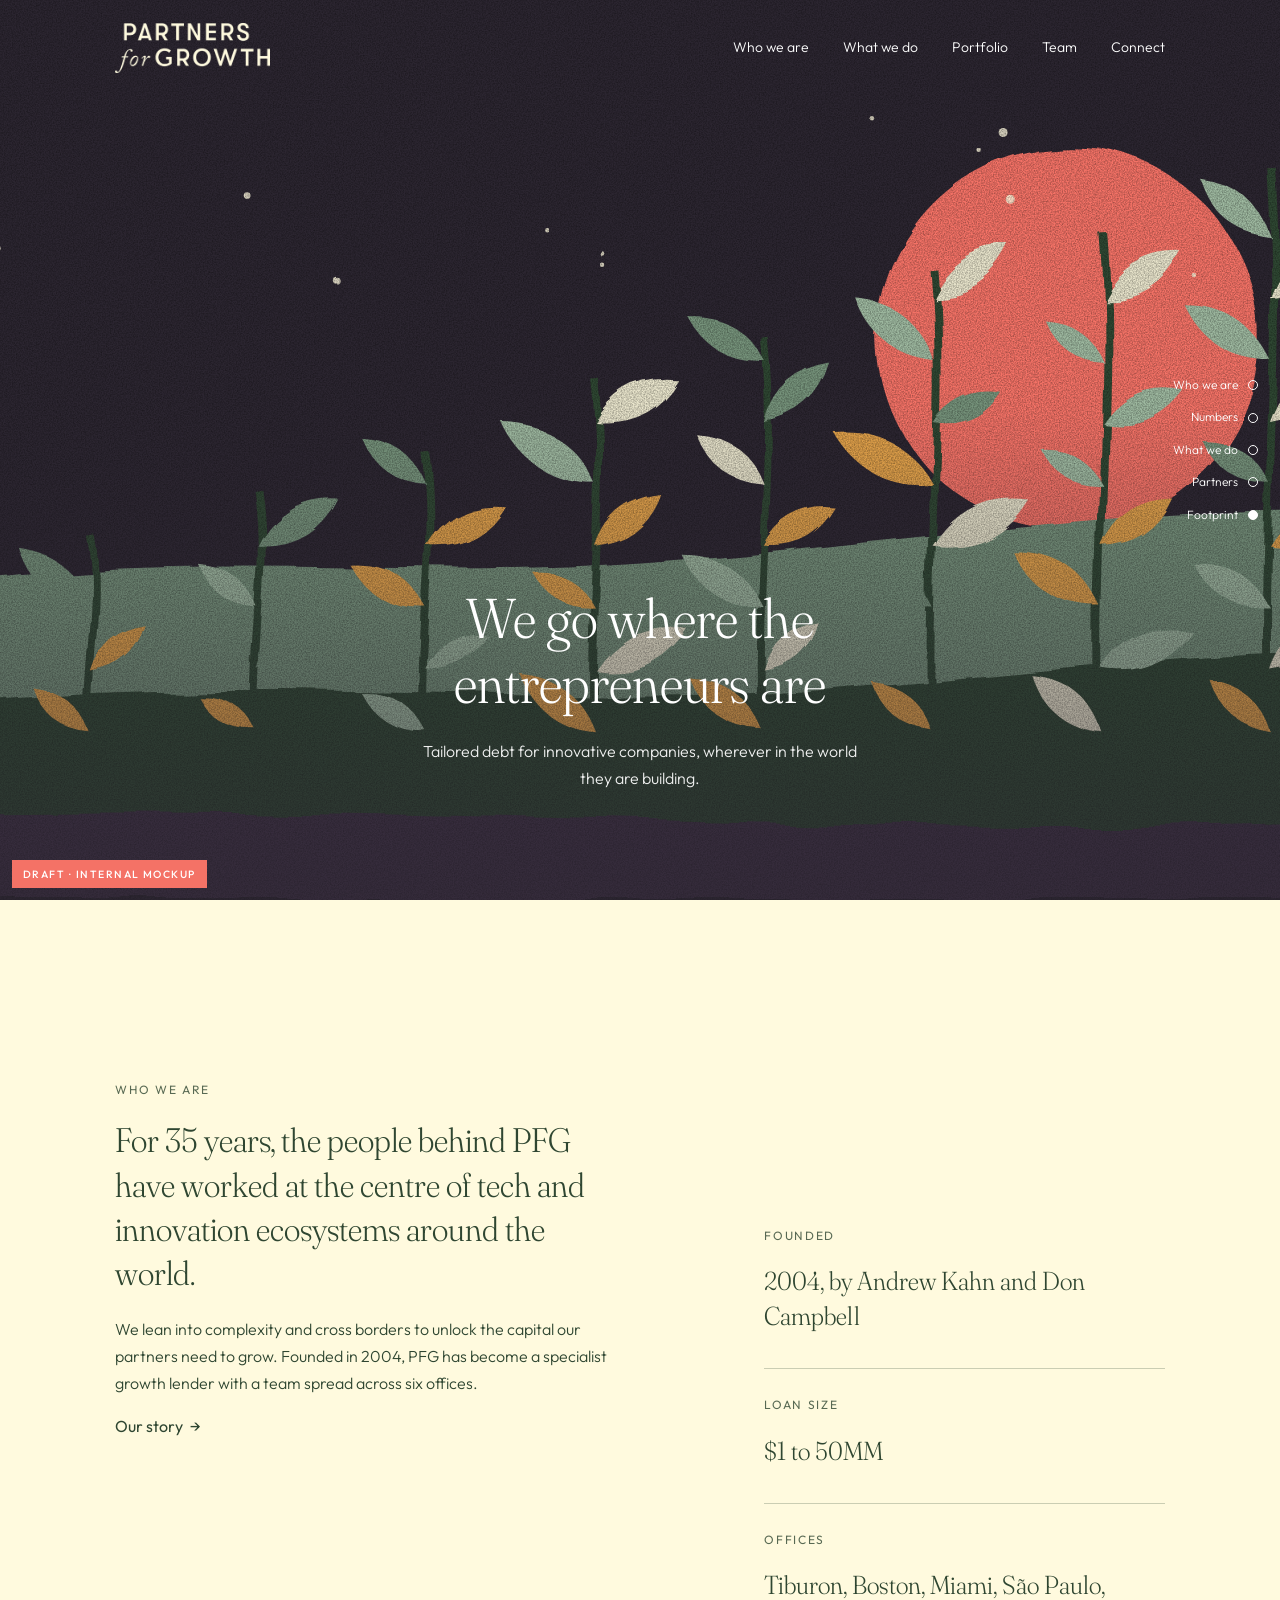
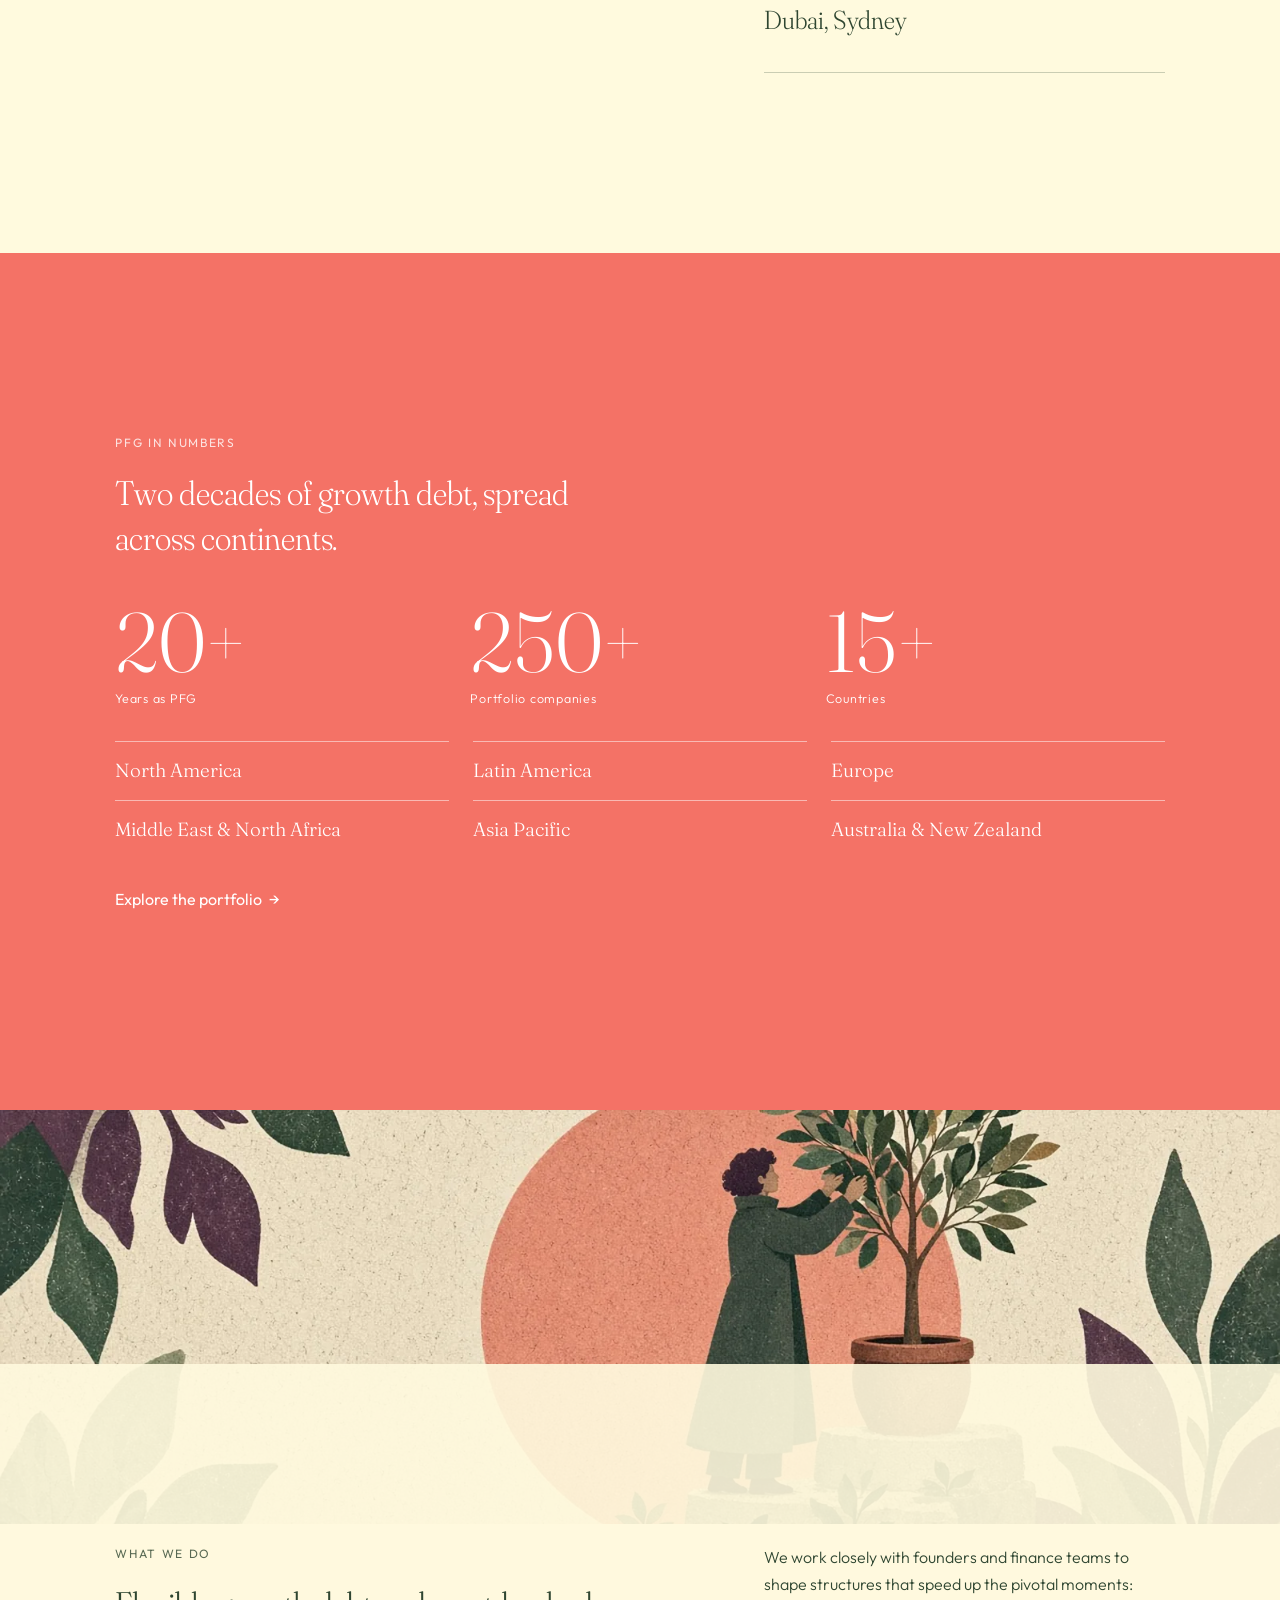
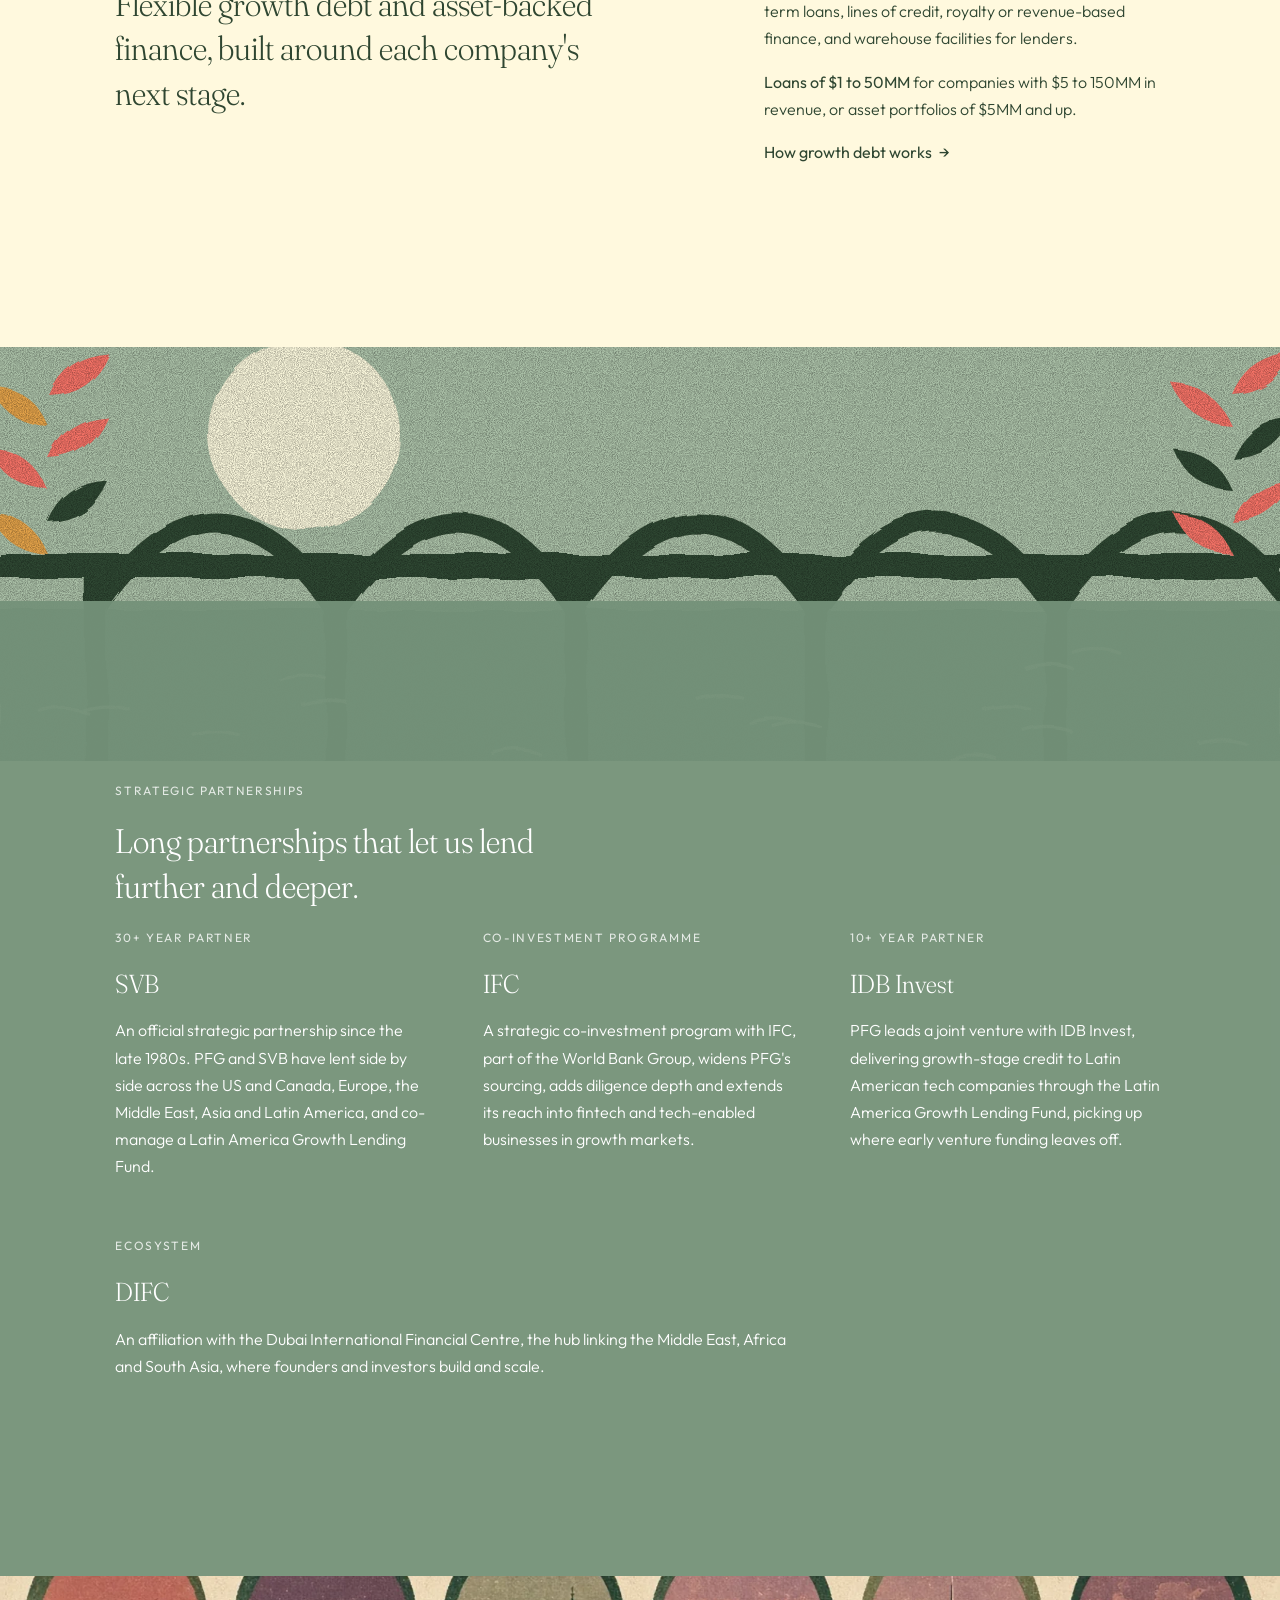
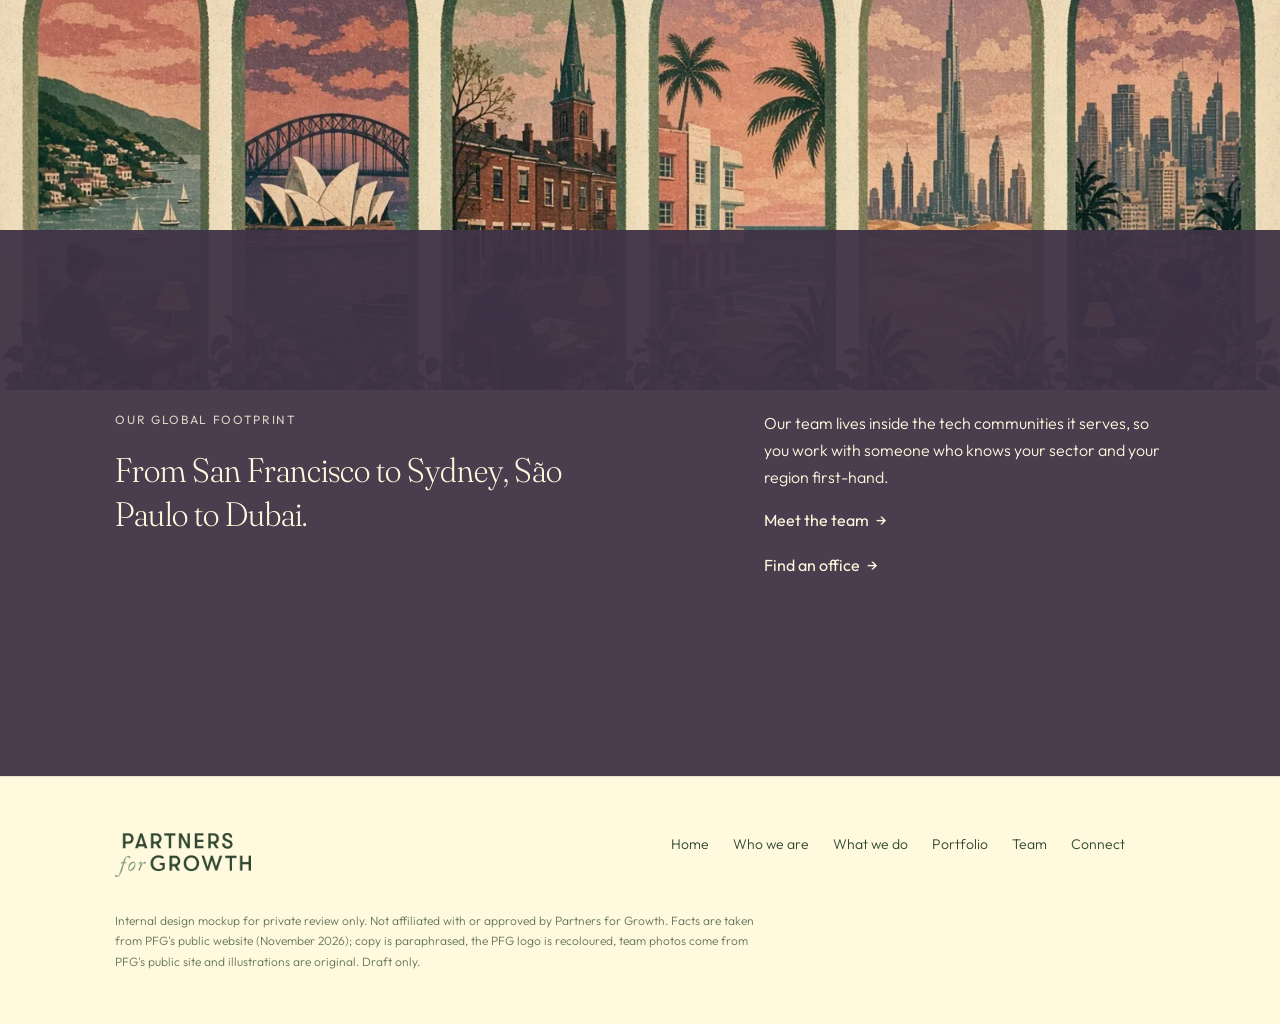
==== index.html @ 24c750c4 "Team: PFG headshots, styled to the mockup" ====
<!doctype html><html lang="en-AU"><head><meta charset="utf-8"><meta name="viewport" content="width=device-width,initial-scale=1">
<meta name="robots" content="noindex, nofollow"><title>Home · Partners for Growth (internal mockup)</title><meta name="description" content="Internal mockup of the Partners for Growth website">
<link rel="preconnect" href="https://fonts.googleapis.com"><link rel="preconnect" href="https://fonts.gstatic.com" crossorigin>
<link href="https://fonts.googleapis.com/css2?family=Fraunces:ital,opsz,wght,SOFT@0,9..144,300..400,50;1,9..144,300,50&family=Outfit:wght@300;400;500&display=swap" rel="stylesheet">
<link rel="stylesheet" href="css/site.css"></head><body class="home">
<header class="hdr"><a class="brand" href="index.html" aria-label="Partners for Growth home"><img src="assets/brand/pfg-logo-cream.png" alt="Partners for Growth" width="720" height="233"></a><nav class="nav" aria-label="Main"><a href="who-we-are.html">Who we are</a><a href="growth-debt.html">What we do</a><a href="portfolio.html">Portfolio</a><a href="team.html">Team</a><a href="connect.html">Connect</a></nav>
<button class="burger" aria-label="Menu" aria-expanded="false"><i></i><i></i></button></header>
<div class="overlay" role="dialog" aria-label="Menu"><img class="ologo" src="assets/brand/pfg-logo-cream.png" alt="Partners for Growth" width="720" height="233"><a href="index.html">Home</a><a href="who-we-are.html">Who we are</a><a href="growth-debt.html">What we do</a><a href="portfolio.html">Portfolio</a><a href="team.html">Team</a><a href="connect.html">Connect</a></div><nav class="rail" aria-label="Sections"><a href="#who"><span>Who we are</span><i></i></a><a href="#numbers"><span>Numbers</span><i></i></a><a href="#what"><span>What we do</span><i></i></a><a href="#partners"><span>Partners</span><i></i></a><a href="#footprint"><span>Footprint</span><i></i></a></nav>
<main><section class="hero"><img class="scene" src="assets/scenes/hero.svg" alt="Illustration: a row of sprouts growing taller towards a rising sun"><div class="shade"></div>
<div class="wrap fx"><h1 class="big">We go where the entrepreneurs are</h1><p>Tailored debt for innovative companies, wherever in the world they are building.</p></div></section>
<section class="sec paper" id="who"><div class="wrap grid">
<div class="c6 fx"><span class="label">Who we are</span><h2 class="sect">For 35 years, the people behind PFG have worked at the centre of tech and innovation ecosystems around the world.</h2>
<p>We lean into complexity and cross borders to unlock the capital our partners need to grow. Founded in 2004, PFG has become a specialist growth lender with a team spread across six offices.</p><a class="arrow" href="who-we-are.html">Our story</a></div>
<div class="c5 push drop fx"><div class="rows"><div><span class="label">Founded</span><h3 class="med">2004, by Andrew Kahn and Don Campbell</h3></div><div><span class="label">Loan size</span><h3 class="med">$1 to 50MM</h3></div><div><span class="label">Offices</span><h3 class="med">Tiburon, Boston, Miami, São Paulo, Dubai, Sydney</h3></div></div></div></div></section>
<section class="sec coral" id="numbers" data-dark="1"><div class="wrap"><div class="fx"><span class="label">PFG in numbers</span><h2 class="sect" style="max-width:24ch">Two decades of growth debt, spread across continents.</h2></div>
<div class="stats fx"><div class="stat"><b>20+</b><span>Years as PFG</span></div><div class="stat"><b>250+</b><span>Portfolio companies</span></div><div class="stat"><b>15+</b><span>Countries</span></div></div>
<ul class="regions fx"><li>North America</li><li>Latin America</li><li>Europe</li><li>Middle East &amp; North Africa</li><li>Asia Pacific</li><li>Australia &amp; New Zealand</li></ul>
<p style="margin-top:40px" class="fx"><a class="arrow" href="portfolio.html">Explore the portfolio</a></p></div></section>
<section class="pad" id=what ><div class="art"><img src="assets/img/growth.webp" alt="Illustration: a founder tending a young tree at the top of rising steps" loading="lazy"></div><div class="panel pv-paper sec"><div class="wrap grid"><div class="c6 fx"><span class="label">What we do</span><h2 class="sect">Flexible growth debt and asset-backed finance, built around each company's next stage.</h2></div>
<div class="c5 push fx"><p>We work closely with founders and finance teams to shape structures that speed up the pivotal moments: term loans, lines of credit, royalty or revenue-based finance, and warehouse facilities for lenders.</p>
<p><strong style="font-weight:400">Loans of $1 to 50MM</strong> for companies with $5 to 150MM in revenue, or asset portfolios of $5MM and up.</p><a class="arrow" href="growth-debt.html">How growth debt works</a></div></div></div></section>
<section class="pad" id=partners data-dark=1><div class="art"><img src="assets/scenes/bridge.svg" alt="Illustration: an arched bridge across water" loading="lazy"></div><div class="panel pv-sage sec"><div class="wrap"><div class="fx"><span class="label">Strategic partnerships</span><h2 class="sect" style="max-width:26ch">Long partnerships that let us lend further and deeper.</h2></div><div class="three">
<div class="fx"><span class="label">30+ year partner</span><h3 class="med">SVB</h3><p>An official strategic partnership since the late 1980s. PFG and SVB have lent side by side across the US and Canada, Europe, the Middle East, Asia and Latin America, and co-manage a Latin America Growth Lending Fund.</p></div>
<div class="fx"><span class="label">Co-investment programme</span><h3 class="med">IFC</h3><p>A strategic co-investment program with IFC, part of the World Bank Group, widens PFG's sourcing, adds diligence depth and extends its reach into fintech and tech-enabled businesses in growth markets.</p></div>
<div class="fx"><span class="label">10+ year partner</span><h3 class="med">IDB Invest</h3><p>PFG leads a joint venture with IDB Invest, delivering growth-stage credit to Latin American tech companies through the Latin America Growth Lending Fund, picking up where early venture funding leaves off.</p></div>
</div><div class="fx" style="margin-top:40px"><span class="label">Ecosystem</span><h3 class="med">DIFC</h3><p style="max-width:62ch">An affiliation with the Dubai International Financial Centre, the hub linking the Middle East, Africa and South Asia, where founders and investors build and scale.</p></div></div></div></section>
<section class="pad" id=footprint data-dark=1><div class="art"><img src="assets/img/offices.webp" alt="Illustration: a row of arched windows opening onto cities around the world" loading="lazy"></div><div class="panel pv-plum sec"><div class="wrap grid"><div class="c6 fx"><span class="label">Our global footprint</span><h2 class="sect">From San Francisco to Sydney, São Paulo to Dubai.</h2></div>
<div class="c5 push fx"><p>Our team lives inside the tech communities it serves, so you work with someone who knows your sector and your region first-hand.</p><p><a class="arrow" href="team.html">Meet the team</a></p><p><a class="arrow" href="connect.html">Find an office</a></p></div></div></div></section></main>
<footer class="ftr"><div class="wrap"><div class="grid"><div class="c6"><a class="brand" href="index.html" aria-label="Partners for Growth home"><img src="assets/brand/pfg-logo-green.png" alt="Partners for Growth" width="720" height="233"></a></div>
<div class="c6"><nav aria-label="Footer"><a href="index.html">Home</a><a href="who-we-are.html">Who we are</a><a href="growth-debt.html">What we do</a><a href="portfolio.html">Portfolio</a><a href="team.html">Team</a><a href="connect.html">Connect</a></nav></div></div>
<p class="legal">Internal design mockup for private review only. Not affiliated with or approved by Partners for Growth. Facts are taken from PFG's public website (November 2026); copy is paraphrased, the PFG logo is recoloured, team photos come from PFG's public site and illustrations are original. Draft only.</p></div></footer>
<div class="draft">Draft · internal mockup</div>
<script src="js/portfolio-data.js"></script><script src="js/site.js"></script></body></html>
---- css/site.css ----
/* PFG internal mockup: original stylesheet written for this build */
:root{--ink:#2F4631;--paper:#FFFADE;--coral:#F47266;--sage:#74927A;--plum:#403347;--sand:#E8E4CB;--ochre:#E3A24A;
--paper-90:rgba(255,250,222,.9);--sage-95:rgba(116,146,122,.95);--plum-95:rgba(64,51,71,.95);--ink-95:rgba(47,70,49,.95);
--serif:"Fraunces",Georgia,serif;--sans:"Outfit",Arial,sans-serif;--gut:20px;--sec:96px;--hdr:76px}
@media(min-width:768px){:root{--gut:40px;--sec:140px;--hdr:96px}}
@media(min-width:1260px){:root{--gut:min(9vw,175px);--sec:180px}}
*,*::before,*::after{box-sizing:border-box}
html{scroll-behavior:smooth;-webkit-text-size-adjust:100%}
body{margin:0;background:var(--paper);color:var(--ink);font:300 16px/1.7 var(--sans);overflow-x:hidden}
img,svg{display:block;max-width:100%}
a{color:inherit;text-decoration:none;transition:color .3s,opacity .3s,border-color .3s,background-color .3s}
p{margin:0 0 1em}
h1,h2,h3,h4{font-family:var(--serif);font-weight:300;font-variation-settings:"SOFT" 50,"opsz" 96;margin:0 0 .6em;line-height:1.25}
.wrap{width:calc(100% - var(--gut)*2);max-width:1360px;margin:0 auto}
.grid{display:grid;grid-template-columns:repeat(12,1fr);column-gap:6%;row-gap:40px}
.grid>*{grid-column:span 12}
@media(min-width:768px){.c6{grid-column:span 6!important}.c5{grid-column:span 5!important}.c7{grid-column:span 7!important}.c4{grid-column:span 4!important}.c8{grid-column:span 8!important}.push{grid-column:8/span 5!important}.drop{margin-top:120px}}
.big{font-size:32px;line-height:1.15}.sect{font-size:24px;line-height:1.3}.med{font-size:20px;line-height:1.35}
@media(min-width:768px){.big{font-size:56px}.sect{font-size:34px}.med{font-size:26px}}
.lead{font-family:var(--serif);font-weight:300;font-size:21px;line-height:1.45}
@media(min-width:768px){.lead{font-size:26px}}
.small{font-size:12.5px;letter-spacing:.02em;line-height:1.5}
.label{font-size:12px;letter-spacing:.14em;text-transform:uppercase;font-weight:400;opacity:.8;margin-bottom:18px;display:block}
.sec{padding:var(--sec) 0}
.paper{background:var(--paper)}.coral{background:var(--coral);color:#fff}.sage{background:var(--sage);color:#fff}.plum{background:var(--plum);color:var(--paper)}.inkbg{background:var(--ink);color:var(--paper)}
.sand{background:var(--sand)}
/* header */
.hdr{position:absolute;top:0;left:0;right:0;z-index:50;height:var(--hdr);display:flex;align-items:center;justify-content:space-between;padding:0 var(--gut);color:#fff}
body.inner .hdr{background:var(--ink);position:relative}
.brand{display:flex;align-items:baseline;gap:10px;font-family:var(--serif);font-size:24px;z-index:60;position:relative}
.brand b{font-weight:400;letter-spacing:.04em}.brand span{font-family:var(--sans);font-size:12px;letter-spacing:.12em;text-transform:uppercase;opacity:.85}
@media(max-width:420px){.brand span{display:none}}
.nav{display:none}
@media(min-width:1024px){.nav{display:flex;gap:34px;font-size:14px}.nav a{position:relative;padding:6px 0}.nav a::after{content:"";position:absolute;left:50%;bottom:-6px;width:6px;height:6px;border-radius:50%;background:currentColor;transform:translateX(-50%);opacity:0;transition:opacity .3s}.nav a:hover::after,.nav a[aria-current]::after{opacity:1}}
.burger{width:34px;height:20px;position:relative;background:none;border:0;cursor:pointer;z-index:60;padding:0}
.burger i{position:absolute;left:0;right:0;height:2px;background:#fff;transition:.3s}.burger i:first-child{top:4px}.burger i:last-child{bottom:4px}
.open .burger i:first-child{top:9px;transform:rotate(45deg)}.open .burger i:last-child{bottom:9px;transform:rotate(-45deg)}
@media(min-width:1024px){.burger{display:none}}
.overlay{position:fixed;inset:0;background:var(--ink-95);color:var(--paper);z-index:55;display:flex;flex-direction:column;align-items:center;justify-content:center;gap:22px;opacity:0;visibility:hidden;transition:opacity .6s,visibility .6s}
.overlay a{font-family:var(--serif);font-size:30px}
.open .overlay{opacity:1;visibility:visible}
/* hero */
.hero{position:relative;height:100svh;min-height:560px;max-height:980px;overflow:hidden;color:#fff;display:flex;align-items:flex-end}
.hero img.scene{position:absolute;inset:0;width:100%;height:100%;object-fit:cover;animation:drift 28s ease-in-out infinite alternate}
.hero .shade{position:absolute;inset:0;background:linear-gradient(to top,rgba(43,37,48,.55),rgba(43,37,48,0) 55%)}
.hero .wrap{position:relative;padding-bottom:12vh;text-align:center}
.hero h1{max-width:16ch;margin:0 auto .4em}
.hero p{max-width:40ch;margin:0 auto;font-size:16px;opacity:.92}
@keyframes drift{from{transform:scale(1.06) translateX(-1%)}to{transform:scale(1.06) translateX(1%)}}
.phero{background:var(--ink);color:var(--paper);padding:72px 0 80px}
@media(min-width:768px){.phero{padding:120px 0 130px}}
.phero .big{max-width:20ch}
/* image-pad */
.pad{position:relative}
.pad .art{height:46vh;min-height:280px;max-height:520px;overflow:hidden}
.pad .art img{width:100%;height:100%;object-fit:cover}
.pad .panel{position:relative;margin-top:-90px;z-index:2}
@media(min-width:768px){.pad .panel{margin-top:-160px}}
.pv-paper{background:var(--paper-90)}.pv-sage{background:var(--sage-95);color:#fff}.pv-plum{background:var(--plum-95);color:var(--paper)}.pv-ink{background:var(--ink-95);color:var(--paper)}
/* links/buttons */
.arrow{display:inline-flex;align-items:center;gap:.45em;border-bottom:1px solid transparent;font-weight:400}
.arrow::after{content:"→";transition:transform .3s}.arrow:hover::after{transform:translateX(5px)}.arrow:hover{border-color:currentColor}
.btn{display:inline-block;border:1px solid currentColor;padding:13px 24px;font:400 14px var(--sans);letter-spacing:.04em;background:none;color:inherit;cursor:pointer}
.btn:hover{background:var(--ink);color:var(--paper);border-color:var(--ink)}
.coral .btn:hover,.sage .btn:hover,.plum .btn:hover,.inkbg .btn:hover{background:var(--paper);color:var(--ink)}
/* stats */
.stats{display:grid;grid-template-columns:repeat(3,1fr);gap:16px;margin:40px 0 0}
.stat b{display:block;font-family:var(--serif);font-weight:300;font-size:44px;line-height:1}
@media(min-width:768px){.stat b{font-size:84px}}
.stat span{font-size:12.5px;letter-spacing:.06em}
/* regions & chips */
.regions{list-style:none;padding:0;margin:30px 0 0;display:grid;grid-template-columns:1fr 1fr;gap:14px 24px}
@media(min-width:768px){.regions{grid-template-columns:repeat(3,1fr)}}
.regions li{border-top:1px solid rgba(255,255,255,.5);padding-top:12px;font-family:var(--serif);font-size:19px}
/* lists */
.rows>div{border-bottom:1px solid currentColor;border-color:rgba(47,70,49,.25);padding:26px 0}
.sage .rows>div,.plum .rows>div,.pv-sage .rows>div,.pv-plum .rows>div,.pv-ink .rows>div,.coral .rows>div{border-color:rgba(255,255,255,.4)}
.rows h3{margin-bottom:.3em}
.two{display:grid;gap:0 6%}@media(min-width:768px){.two{grid-template-columns:1fr 1fr}}
.three{display:grid;gap:34px 5%}@media(min-width:768px){.three{grid-template-columns:repeat(3,1fr)}}
.quote{font-family:var(--serif);font-style:italic;font-weight:300;font-size:19px;line-height:1.5}
/* compare table as stacked rows */
.cmp{margin-top:30px}
.cmp .row{display:grid;grid-template-columns:1fr;gap:6px 6%;padding:22px 0;border-top:1px solid rgba(255,255,255,.4)}
@media(min-width:768px){.cmp .row{grid-template-columns:1.1fr 2fr 2fr}}
.cmp .k{font-size:12px;letter-spacing:.14em;text-transform:uppercase;opacity:.85;font-weight:400}
.cmp .v small{display:block;font-size:11px;letter-spacing:.12em;text-transform:uppercase;opacity:.7}
.cmp .v.g{font-family:var(--serif);font-size:19px;line-height:1.4}
.cmp .head{display:none}@media(min-width:768px){.cmp .head{display:grid}.cmp .v small{display:none}}
/* cases */
.case{border-top:1px solid rgba(47,70,49,.25);padding:28px 0}
.case .meta{font-size:12px;letter-spacing:.1em;text-transform:uppercase;opacity:.75}
/* portfolio directory */
.filters{display:flex;flex-wrap:wrap;gap:8px;margin:26px 0}
.filters button{font:400 13px var(--sans);border:1px solid rgba(47,70,49,.35);background:none;color:var(--ink);padding:8px 14px;cursor:pointer;border-radius:999px}
.filters button[aria-pressed=true]{background:var(--ink);color:var(--paper);border-color:var(--ink)}
.dir{list-style:none;padding:0;margin:0;display:grid;grid-template-columns:1fr;gap:0 4%}
@media(min-width:600px){.dir{grid-template-columns:1fr 1fr}}@media(min-width:1024px){.dir{grid-template-columns:repeat(3,1fr)}}
.dir li{border-bottom:1px solid rgba(47,70,49,.2);padding:14px 0;display:flex;justify-content:space-between;gap:12px;align-items:baseline}
.dir li b{font-family:var(--serif);font-weight:300;font-size:18px}
.dir li span{font-size:11.5px;opacity:.7;text-align:right}
.count{font-size:13px;opacity:.75}
/* team */
.team{display:grid;grid-template-columns:1fr;gap:34px 6%}
@media(min-width:600px){.team{grid-template-columns:1fr 1fr}}@media(min-width:1180px){.team{grid-template-columns:1fr 1fr 1fr}}
.person{display:flex;gap:20px;align-items:center}
.portrait{flex:0 0 104px;width:104px;height:104px;border-radius:50%;position:relative;overflow:hidden;display:grid;place-items:center;font-family:var(--serif);font-size:34px;color:var(--ink)}
.portrait::after{content:"";position:absolute;inset:0;background:url(../assets/grain.svg);opacity:.5;mix-blend-mode:multiply}
.portrait .ph{position:absolute;bottom:13px;left:0;right:0;text-align:center;font:400 8px var(--sans);letter-spacing:.16em;text-transform:uppercase;opacity:.75}
.t0{background:var(--sand)}.t1{background:#9DB89F}.t2{background:#F79A8F}.t3{background:#C9B8D1}
.person h3{font-size:21px;margin:0 0 .15em}
.person p{margin:0;font-size:13.5px;line-height:1.45;opacity:.9}
.person .na{font-style:italic;opacity:.65}
/* offices */
.offices{display:grid;grid-template-columns:1fr;gap:0 6%}@media(min-width:768px){.offices{grid-template-columns:1fr 1fr 1fr}}
.offices div{border-top:1px solid rgba(255,255,255,.4);padding:20px 0 26px}
.offices h3{font-size:22px;margin-bottom:.3em}.offices p{font-size:14px;line-height:1.6;margin:0}
/* form */
form.mock label{display:block;font-size:12px;letter-spacing:.12em;text-transform:uppercase;margin:0 0 6px;font-weight:400}
form.mock input,form.mock select,form.mock textarea{width:100%;font:300 16px var(--sans);color:var(--ink);background:transparent;border:0;border-bottom:1px solid rgba(47,70,49,.45);padding:10px 0 12px;margin-bottom:26px;border-radius:0}
form.mock textarea{min-height:110px;resize:vertical}
form.mock .note{font-size:12.5px;opacity:.7;margin-top:12px}
/* footer */
.ftr{background:var(--paper);padding:56px 0 40px;border-top:1px solid var(--sand)}
.ftr .brand{color:var(--ink);font-size:21px}
.ftr nav{display:flex;flex-wrap:wrap;gap:10px 24px;font-size:14px}
.ftr nav a:hover{text-decoration:underline}
.ftr .legal{margin-top:34px;font-size:12px;opacity:.75;max-width:80ch}
/* draft badge */
.draft{position:fixed;left:12px;bottom:12px;z-index:90;background:var(--coral);color:#fff;font:500 10.5px var(--sans);letter-spacing:.14em;text-transform:uppercase;padding:7px 11px;pointer-events:none}
/* dot rail */
.rail{position:fixed;right:22px;top:50%;transform:translateY(-50%);z-index:40;display:none;flex-direction:column;gap:12px}
@media(min-width:1260px){.rail{display:flex}}
.rail a{display:flex;align-items:center;justify-content:flex-end;gap:10px;font-size:12px;color:var(--sage)}
.rail a i{width:10px;height:10px;border:1px solid currentColor;border-radius:50%;transition:.3s}
.rail a.on i{background:currentColor}.rail a span{opacity:0;transition:opacity .3s}.rail a:hover span,.rail a.on span{opacity:1}
.rail.light a{color:#fff}
/* reveal */
.fx{opacity:0;transform:translateY(30px);transition:opacity 1s,transform 1s}.fx.in{opacity:1;transform:none}
@media(prefers-reduced-motion:reduce){.fx{opacity:1;transform:none;transition:none}.hero img.scene{animation:none}html{scroll-behavior:auto}}
.vh{position:absolute!important;width:1px;height:1px;overflow:hidden;clip:rect(0 0 0 0)}
.sec.tight{padding-top:64px}@media(min-width:768px){.sec.tight{padding-top:96px}}
@media(max-width:600px){.draft{font-size:9px;padding:5px 8px;left:8px;bottom:8px}}
.brand img{height:40px;width:auto}@media(min-width:768px){.brand img{height:50px}}
.ftr .brand img{height:44px}
.overlay .ologo{height:56px;width:auto;margin-bottom:28px}
.pad .art img[src$=".webp"]{object-position:center 45%}
.portrait.photo{background:var(--sand)}.portrait.photo img{width:100%;height:100%;object-fit:cover;filter:saturate(.92) contrast(1.02)}
.portrait.photo::after{opacity:.18}
.portrait.photo{background:var(--sand)}.portrait.photo img{width:100%;height:100%;object-fit:cover;filter:saturate(.92) contrast(1.02)}
.portrait.photo::after{opacity:.18}
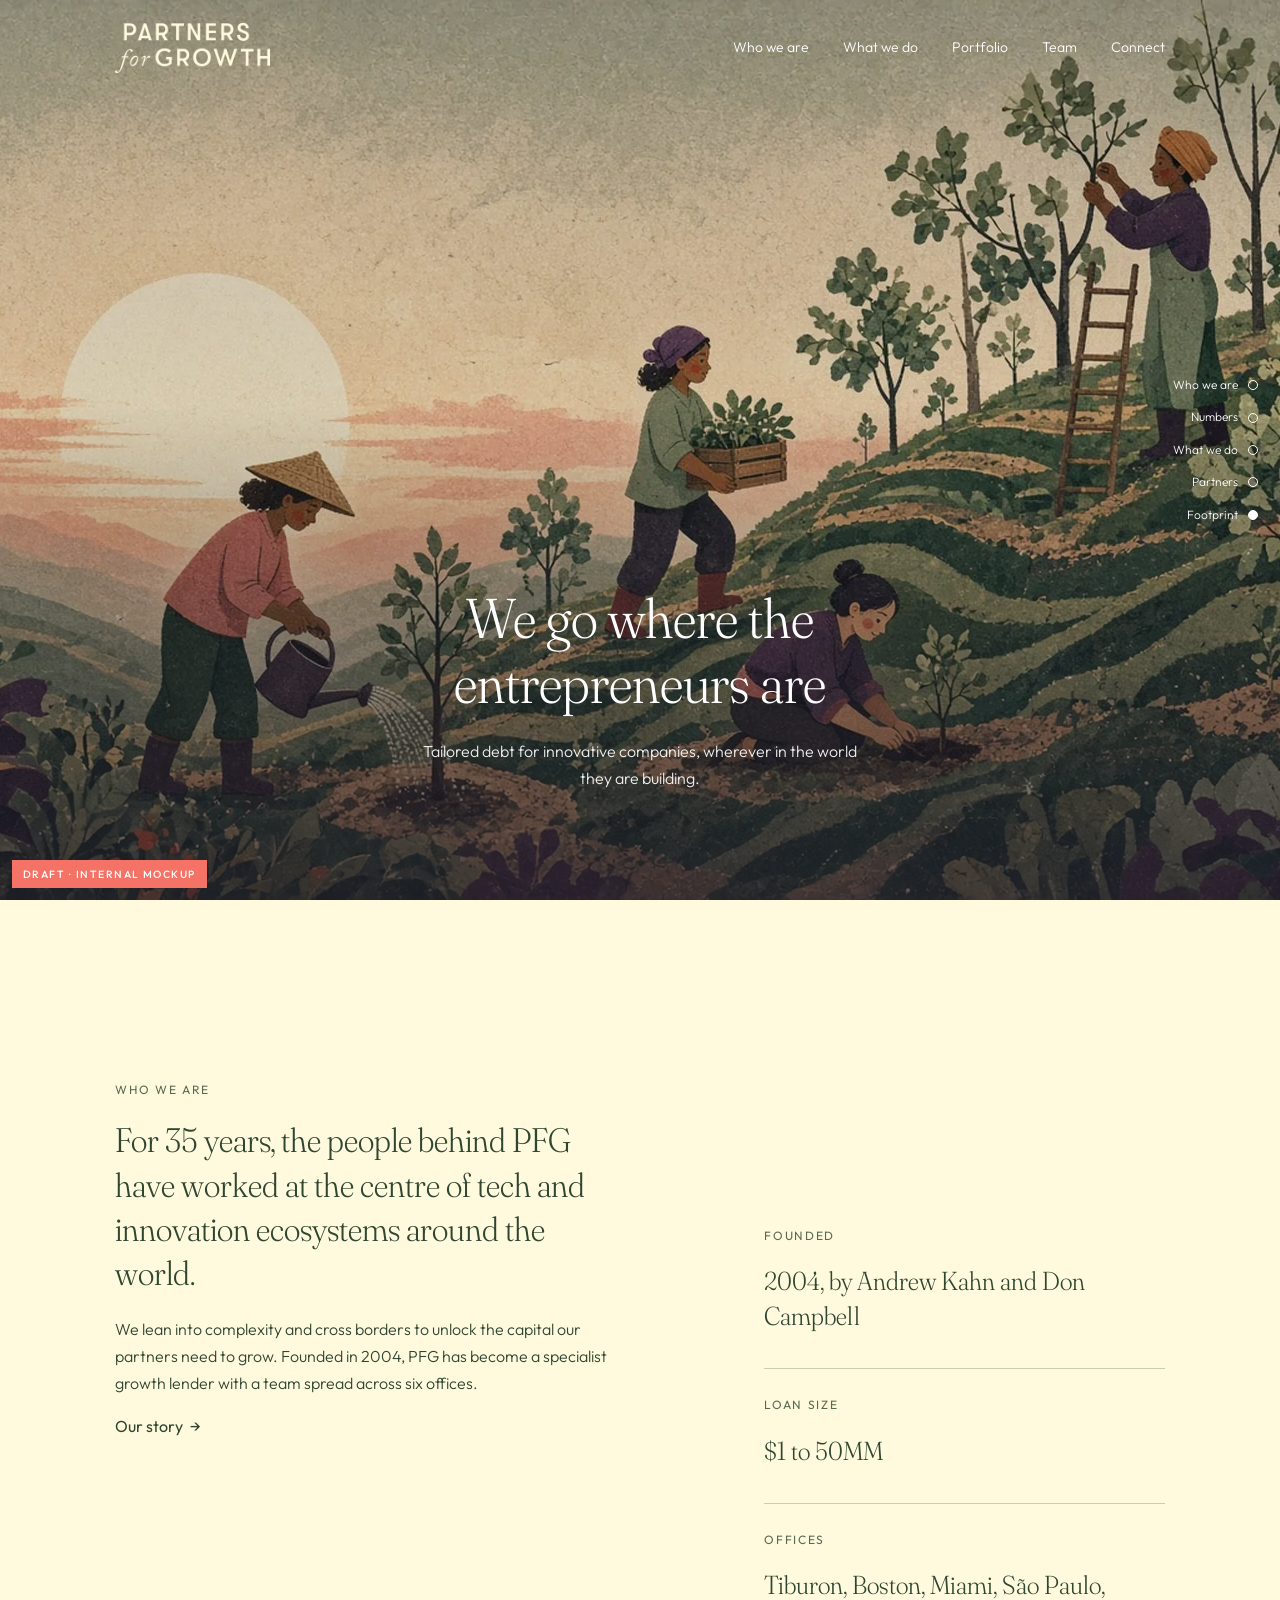
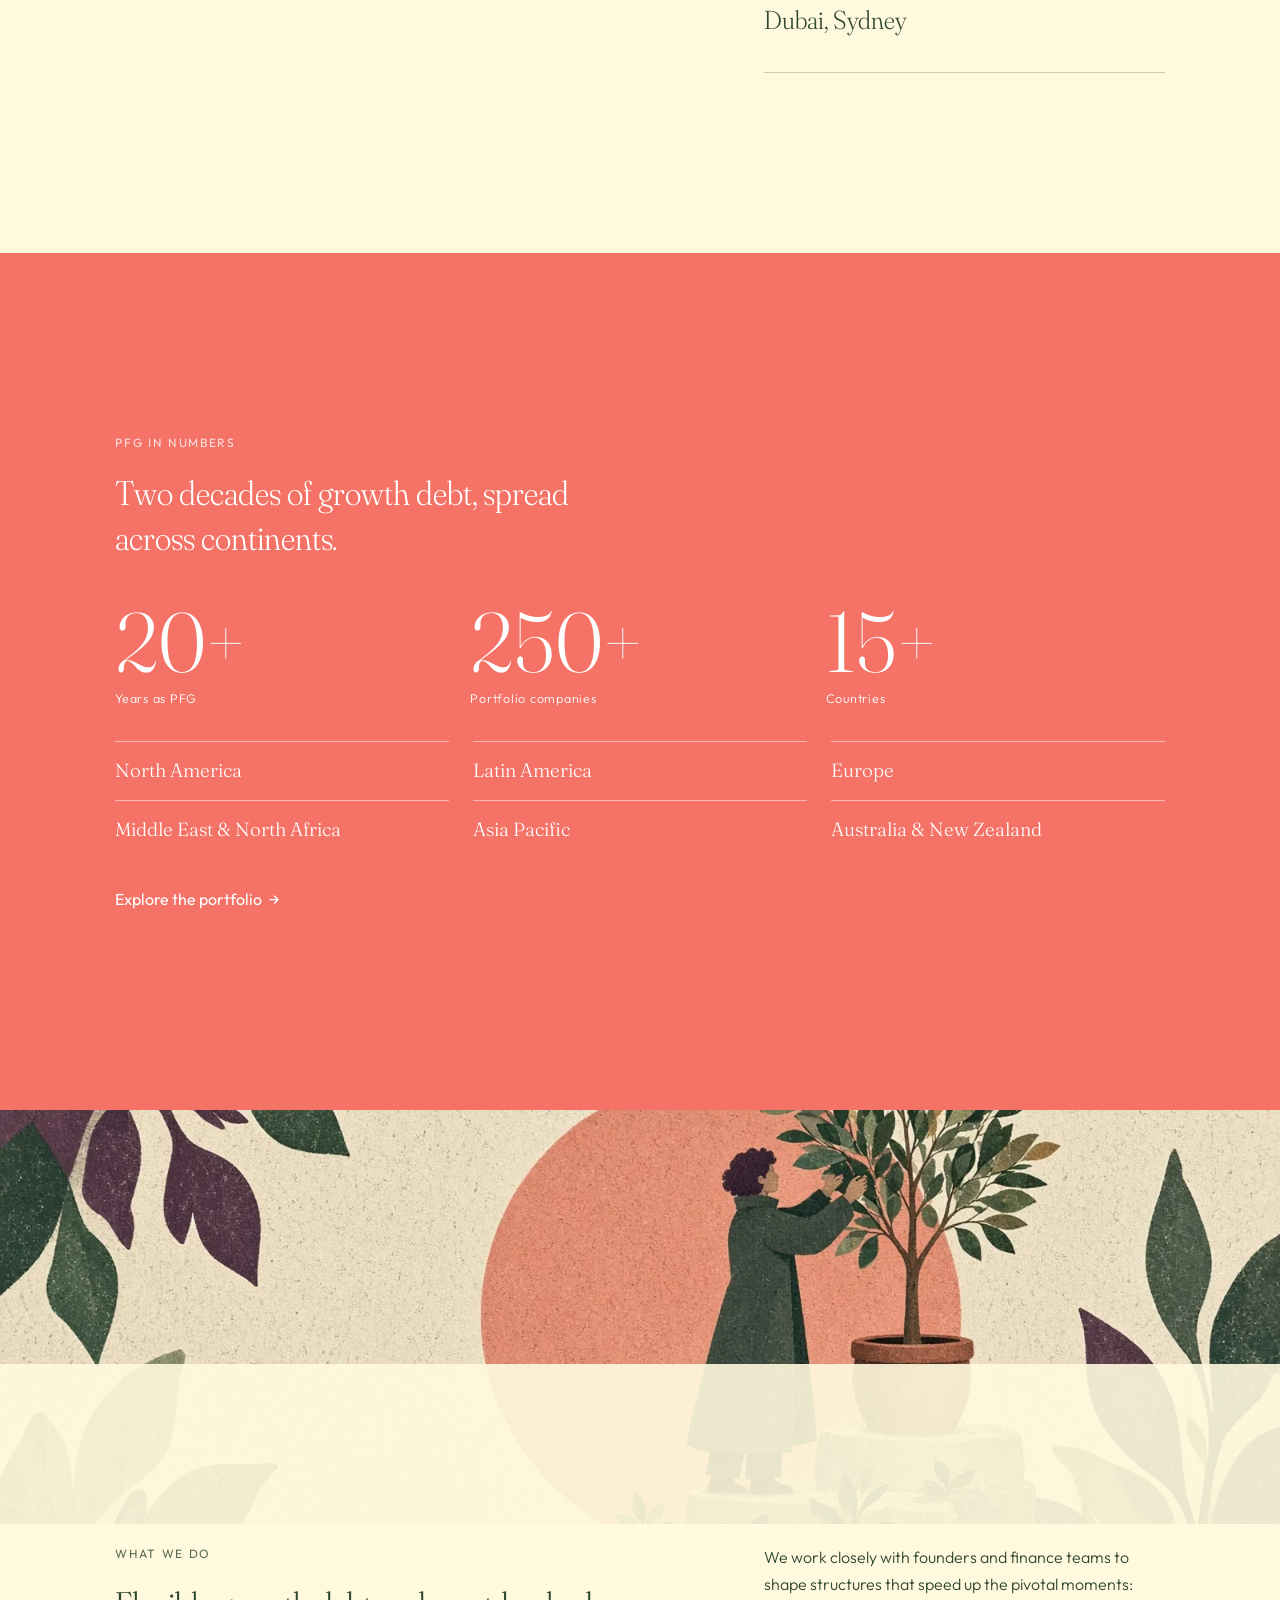
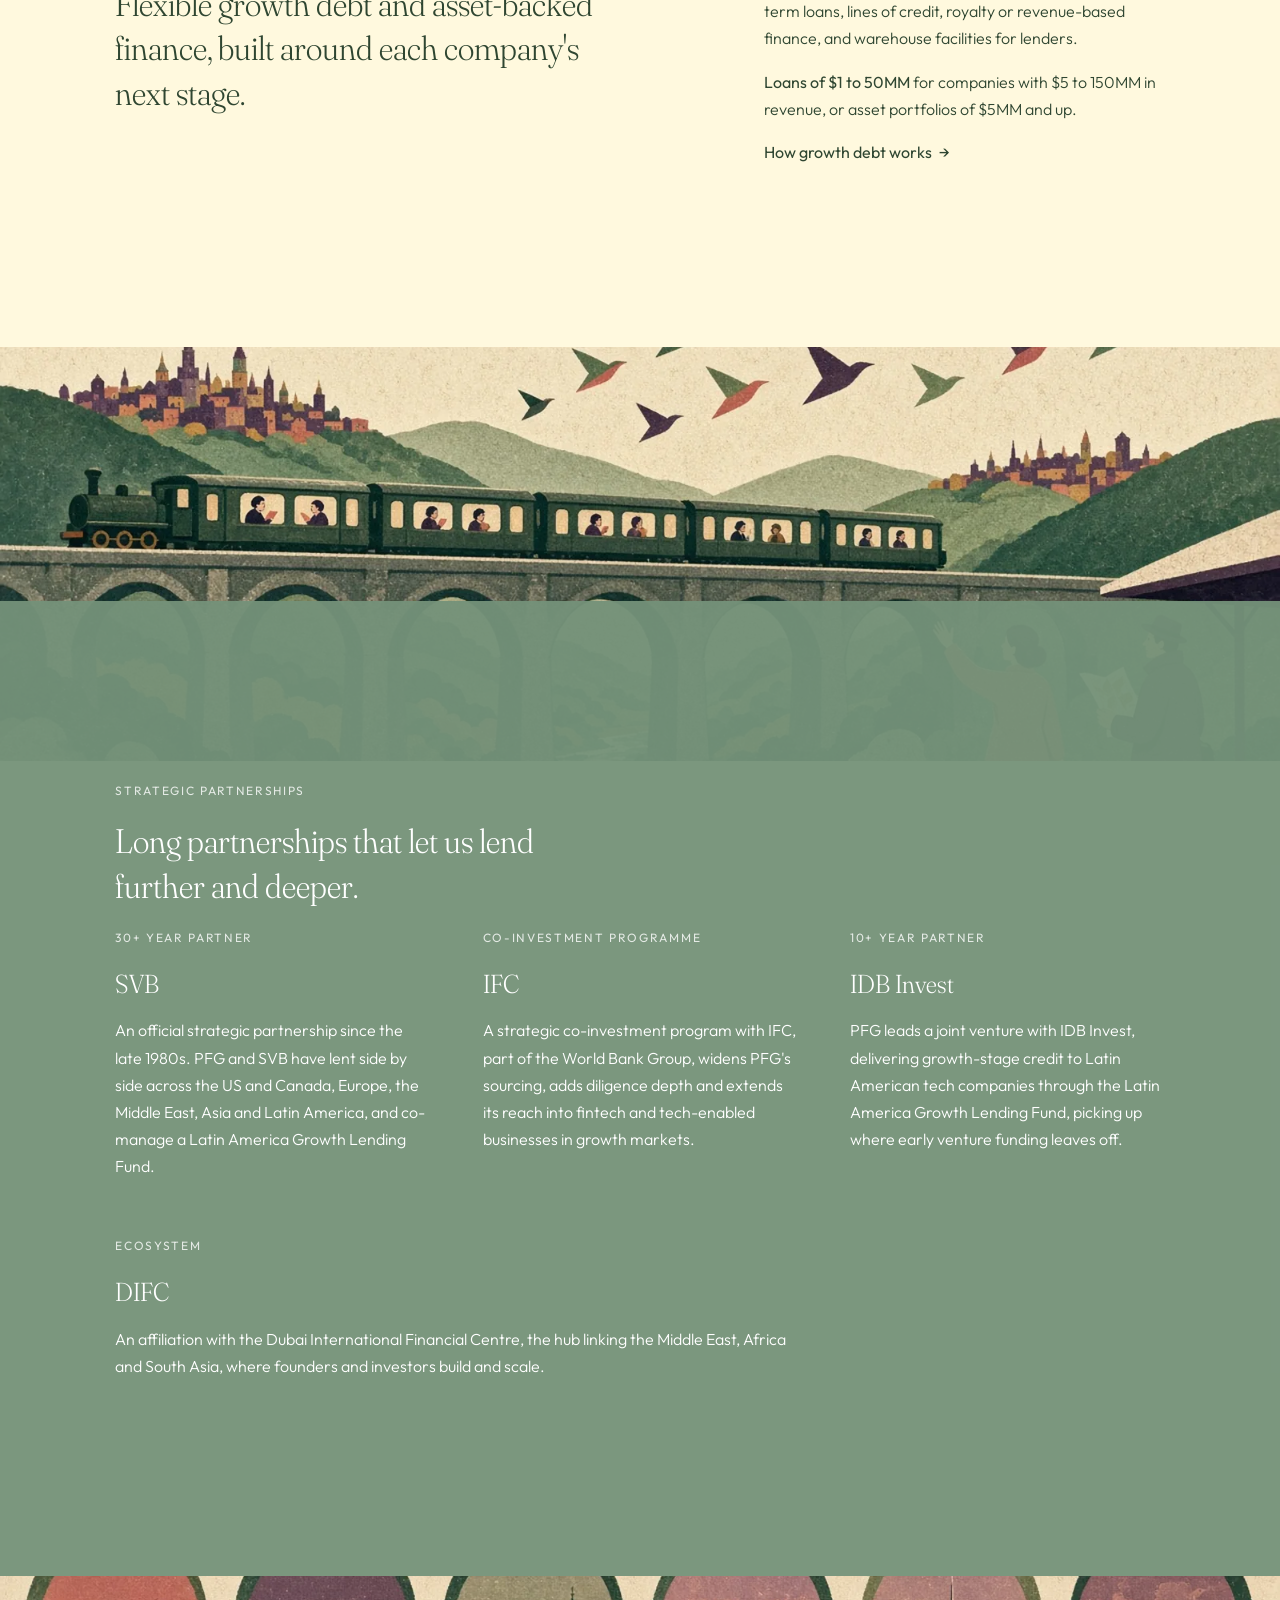
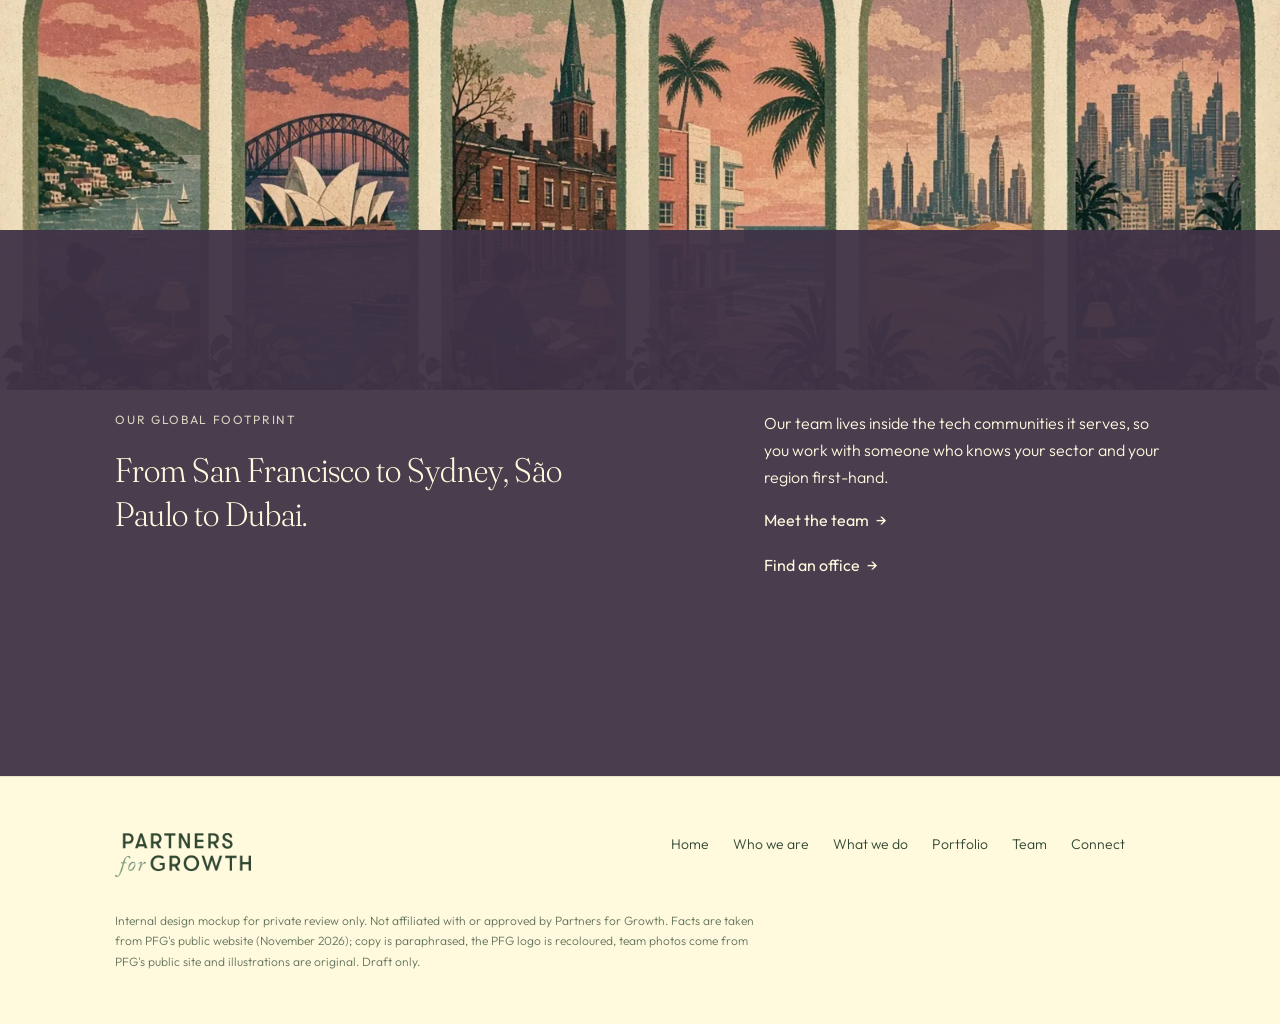
==== commit d480df6b: "Art: new figure scenes, offices without New York" ====
--- a/index.html
+++ b/index.html
@@ -6,7 +6,7 @@
 <header class="hdr"><a class="brand" href="index.html" aria-label="Partners for Growth home"><img src="assets/brand/pfg-logo-cream.png" alt="Partners for Growth" width="720" height="233"></a><nav class="nav" aria-label="Main"><a href="who-we-are.html">Who we are</a><a href="growth-debt.html">What we do</a><a href="portfolio.html">Portfolio</a><a href="team.html">Team</a><a href="connect.html">Connect</a></nav>
 <button class="burger" aria-label="Menu" aria-expanded="false"><i></i><i></i></button></header>
 <div class="overlay" role="dialog" aria-label="Menu"><img class="ologo" src="assets/brand/pfg-logo-cream.png" alt="Partners for Growth" width="720" height="233"><a href="index.html">Home</a><a href="who-we-are.html">Who we are</a><a href="growth-debt.html">What we do</a><a href="portfolio.html">Portfolio</a><a href="team.html">Team</a><a href="connect.html">Connect</a></div><nav class="rail" aria-label="Sections"><a href="#who"><span>Who we are</span><i></i></a><a href="#numbers"><span>Numbers</span><i></i></a><a href="#what"><span>What we do</span><i></i></a><a href="#partners"><span>Partners</span><i></i></a><a href="#footprint"><span>Footprint</span><i></i></a></nav>
-<main><section class="hero"><img class="scene" src="assets/scenes/hero.svg" alt="Illustration: a row of sprouts growing taller towards a rising sun"><div class="shade"></div>
+<main><section class="hero"><img class="scene" src="assets/img/hero-orchard.webp" alt="Illustration: people tending young trees on terraced hills at dawn"><div class="shade"></div>
 <div class="wrap fx"><h1 class="big">We go where the entrepreneurs are</h1><p>Tailored debt for innovative companies, wherever in the world they are building.</p></div></section>
 <section class="sec paper" id="who"><div class="wrap grid">
 <div class="c6 fx"><span class="label">Who we are</span><h2 class="sect">For 35 years, the people behind PFG have worked at the centre of tech and innovation ecosystems around the world.</h2>
@@ -19,7 +19,7 @@
 <section class="pad" id=what ><div class="art"><img src="assets/img/growth.webp" alt="Illustration: a founder tending a young tree at the top of rising steps" loading="lazy"></div><div class="panel pv-paper sec"><div class="wrap grid"><div class="c6 fx"><span class="label">What we do</span><h2 class="sect">Flexible growth debt and asset-backed finance, built around each company's next stage.</h2></div>
 <div class="c5 push fx"><p>We work closely with founders and finance teams to shape structures that speed up the pivotal moments: term loans, lines of credit, royalty or revenue-based finance, and warehouse facilities for lenders.</p>
 <p><strong style="font-weight:400">Loans of $1 to 50MM</strong> for companies with $5 to 150MM in revenue, or asset portfolios of $5MM and up.</p><a class="arrow" href="growth-debt.html">How growth debt works</a></div></div></div></section>
-<section class="pad" id=partners data-dark=1><div class="art"><img src="assets/scenes/bridge.svg" alt="Illustration: an arched bridge across water" loading="lazy"></div><div class="panel pv-sage sec"><div class="wrap"><div class="fx"><span class="label">Strategic partnerships</span><h2 class="sect" style="max-width:26ch">Long partnerships that let us lend further and deeper.</h2></div><div class="three">
+<section class="pad" id=partners data-dark=1><div class="art"><img src="assets/img/travellers.webp" alt="Illustration: travellers and a train crossing an arched viaduct between cities" loading="lazy"></div><div class="panel pv-sage sec"><div class="wrap"><div class="fx"><span class="label">Strategic partnerships</span><h2 class="sect" style="max-width:26ch">Long partnerships that let us lend further and deeper.</h2></div><div class="three">
 <div class="fx"><span class="label">30+ year partner</span><h3 class="med">SVB</h3><p>An official strategic partnership since the late 1980s. PFG and SVB have lent side by side across the US and Canada, Europe, the Middle East, Asia and Latin America, and co-manage a Latin America Growth Lending Fund.</p></div>
 <div class="fx"><span class="label">Co-investment programme</span><h3 class="med">IFC</h3><p>A strategic co-investment program with IFC, part of the World Bank Group, widens PFG's sourcing, adds diligence depth and extends its reach into fintech and tech-enabled businesses in growth markets.</p></div>
 <div class="fx"><span class="label">10+ year partner</span><h3 class="med">IDB Invest</h3><p>PFG leads a joint venture with IDB Invest, delivering growth-stage credit to Latin American tech companies through the Latin America Growth Lending Fund, picking up where early venture funding leaves off.</p></div>
--- a/css/site.css
+++ b/css/site.css
@@ -149,3 +149,5 @@
 .portrait.photo::after{opacity:.18}
 .portrait.photo{background:var(--sand)}.portrait.photo img{width:100%;height:100%;object-fit:cover;filter:saturate(.92) contrast(1.02)}
 .portrait.photo::after{opacity:.18}
+.hero img.scene[src$=".webp"]{object-position:42% 60%}
+.hero .shade{background:linear-gradient(to top,rgba(36,30,40,.72),rgba(36,30,40,.15) 55%,rgba(36,30,40,.25))}
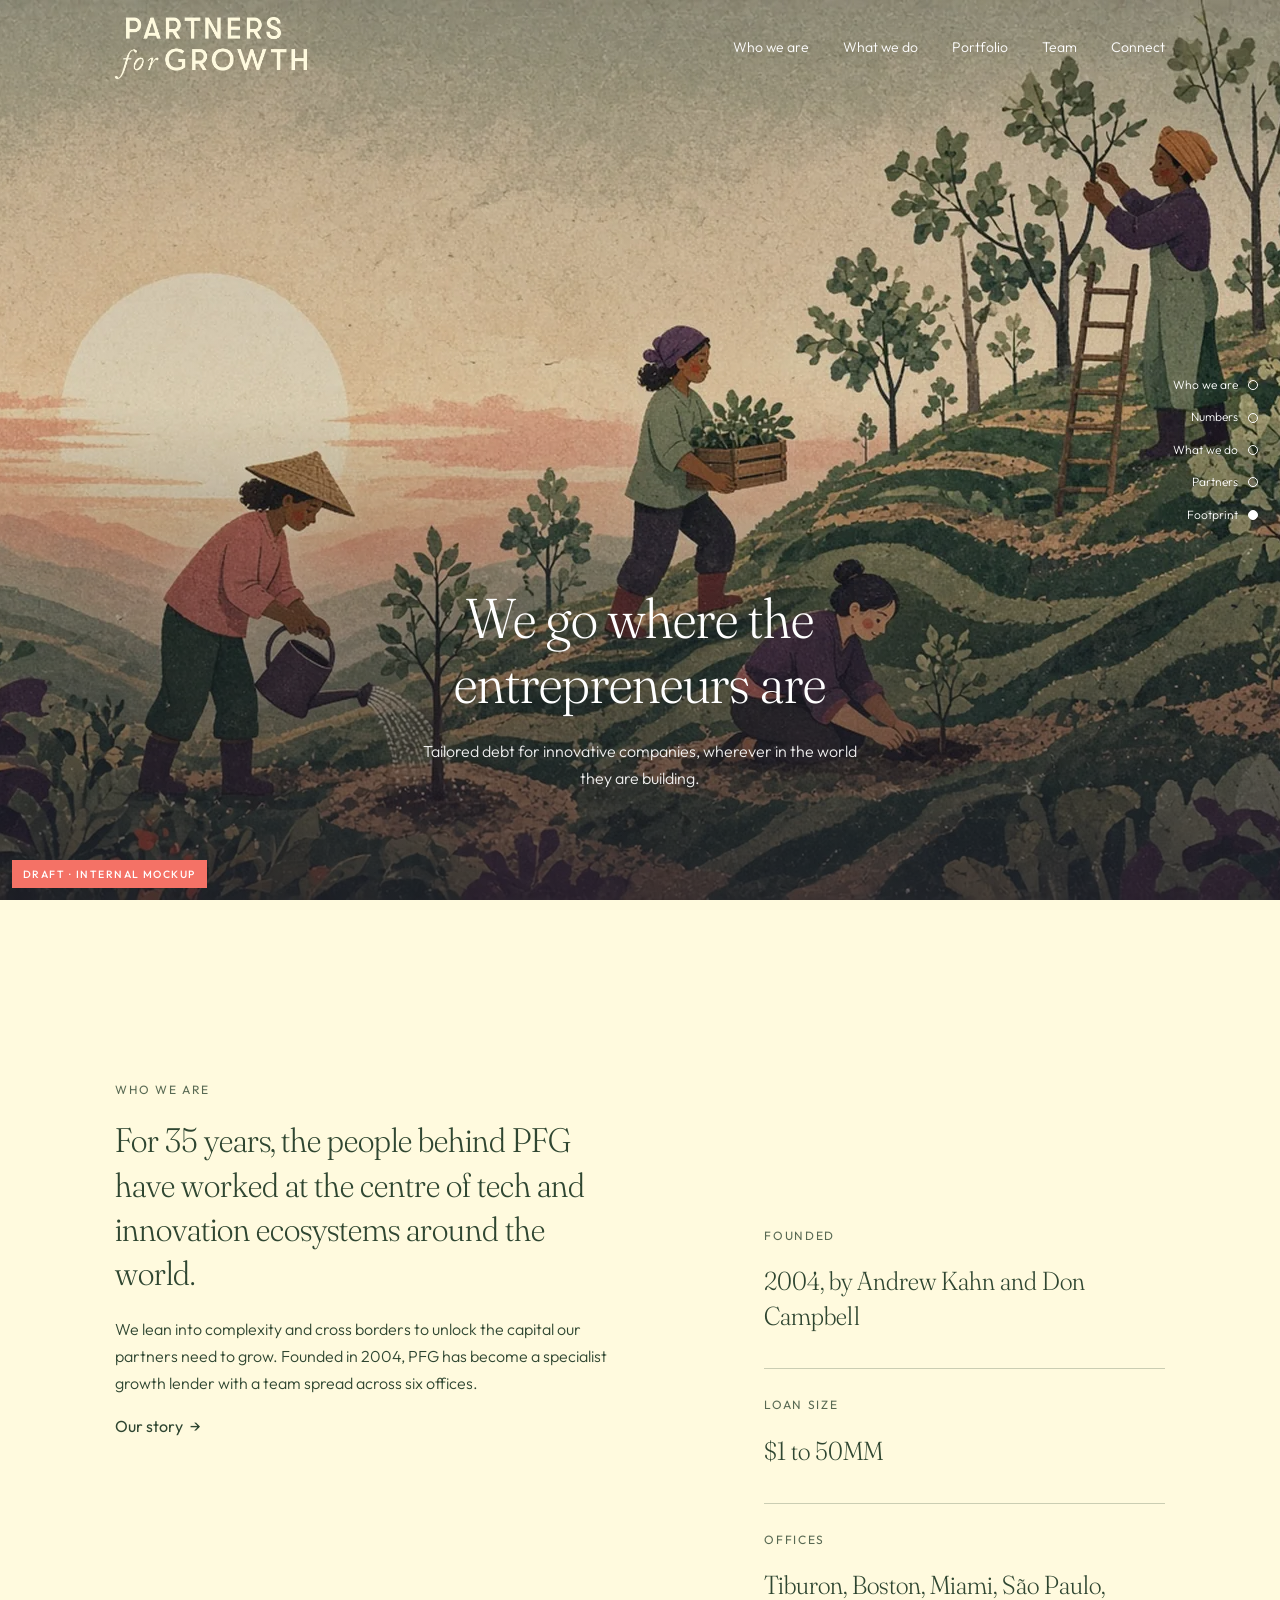
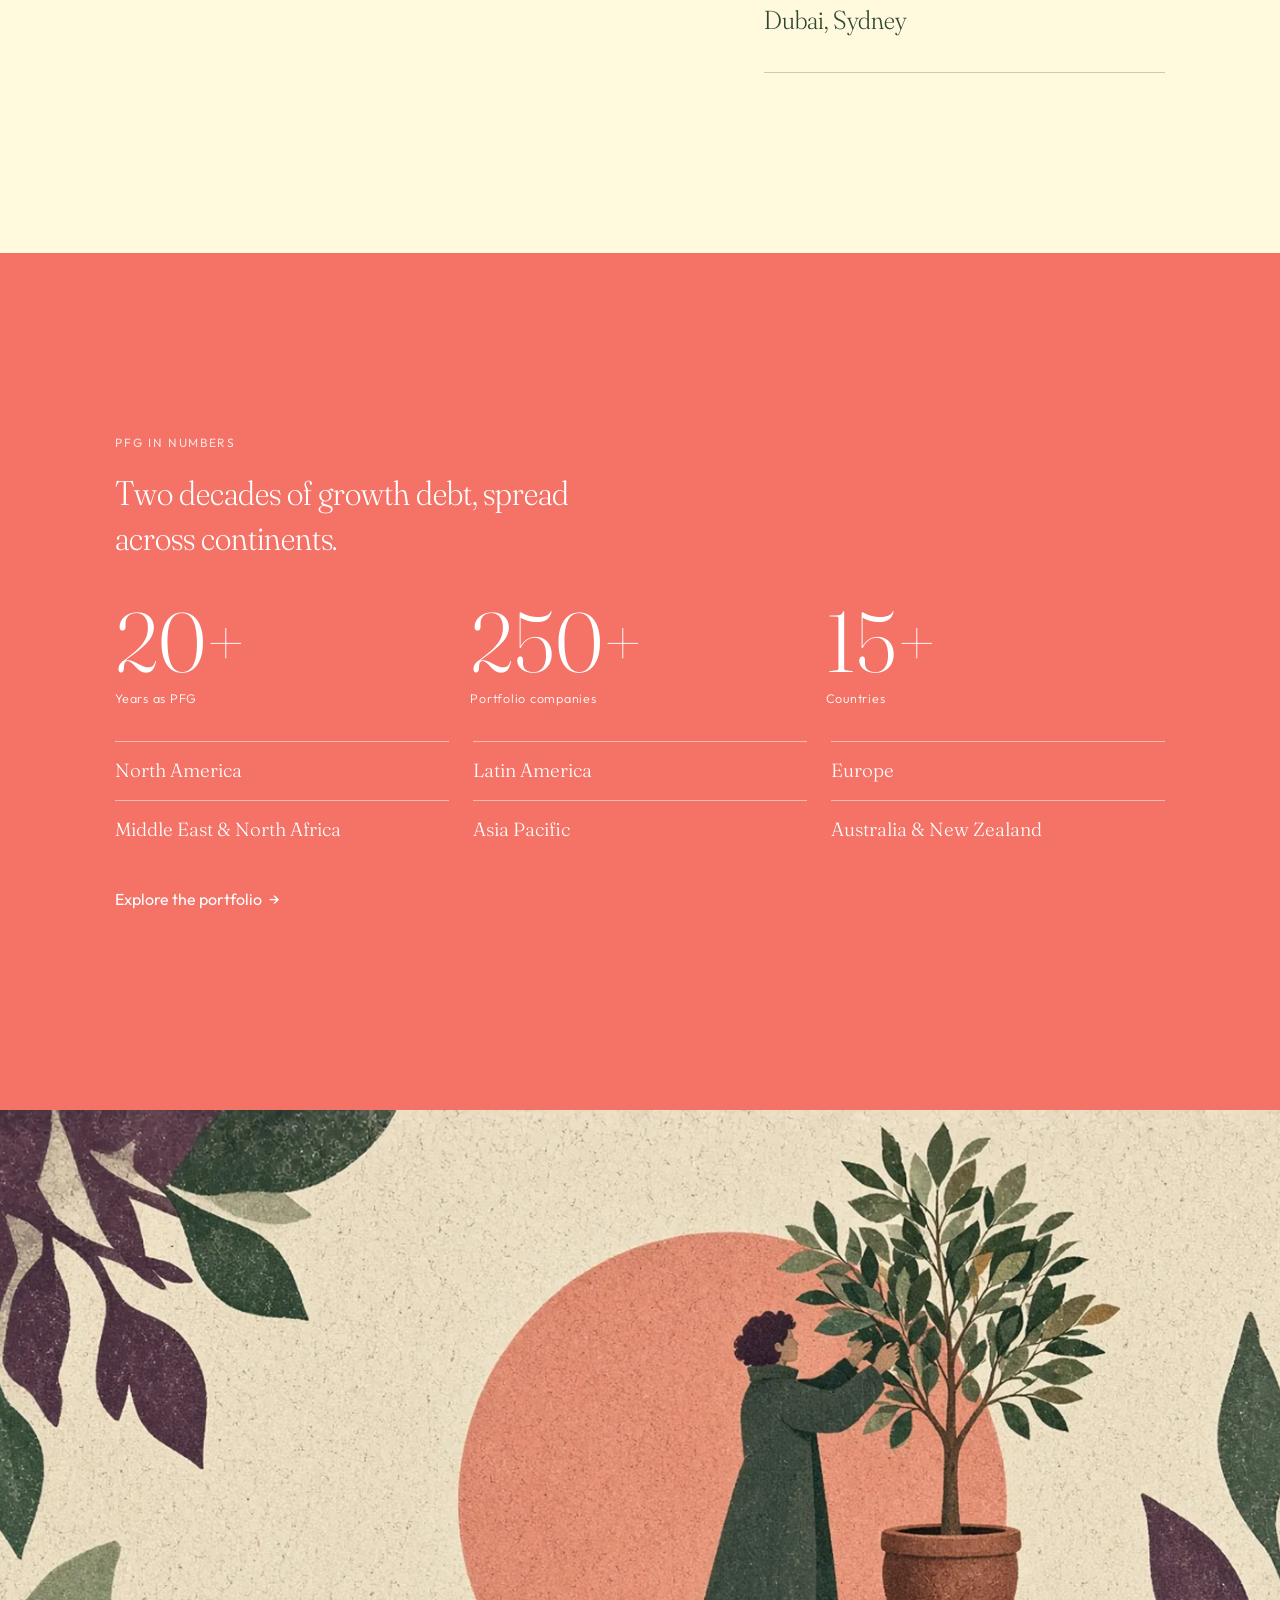
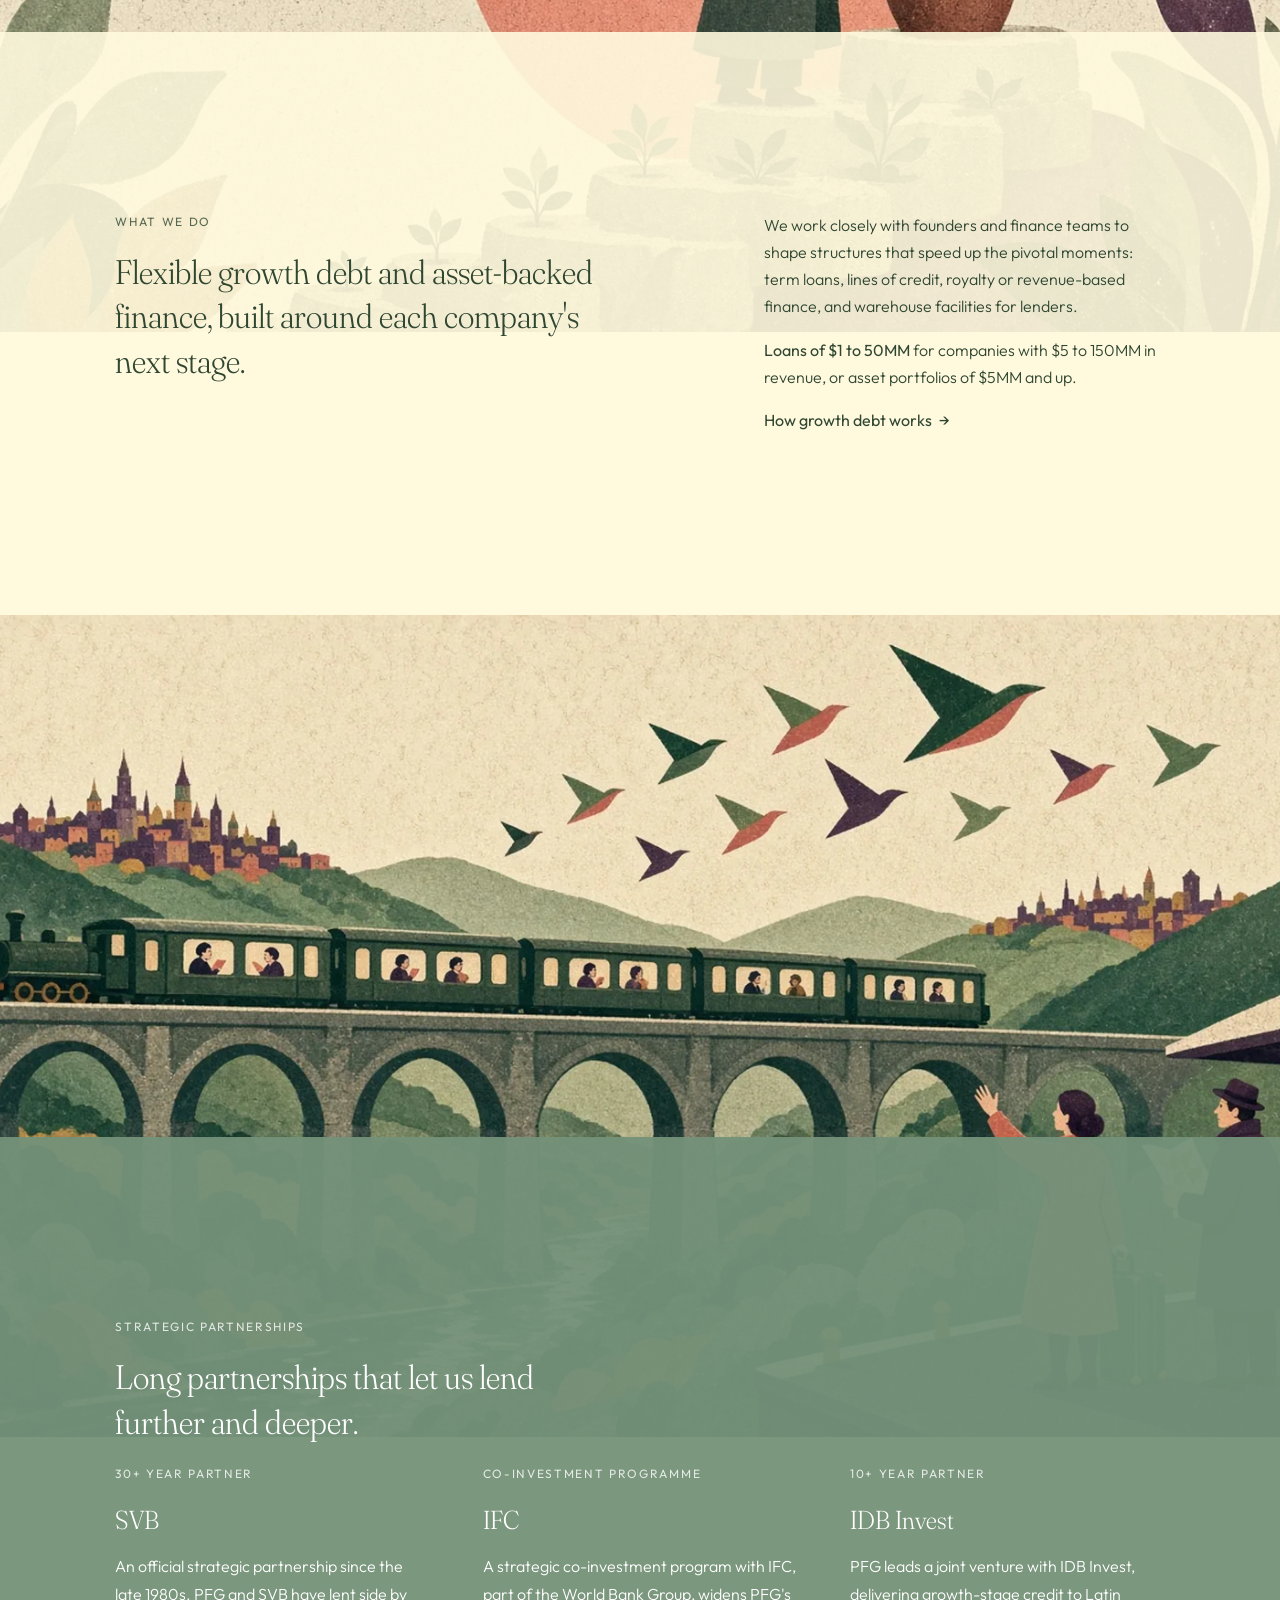
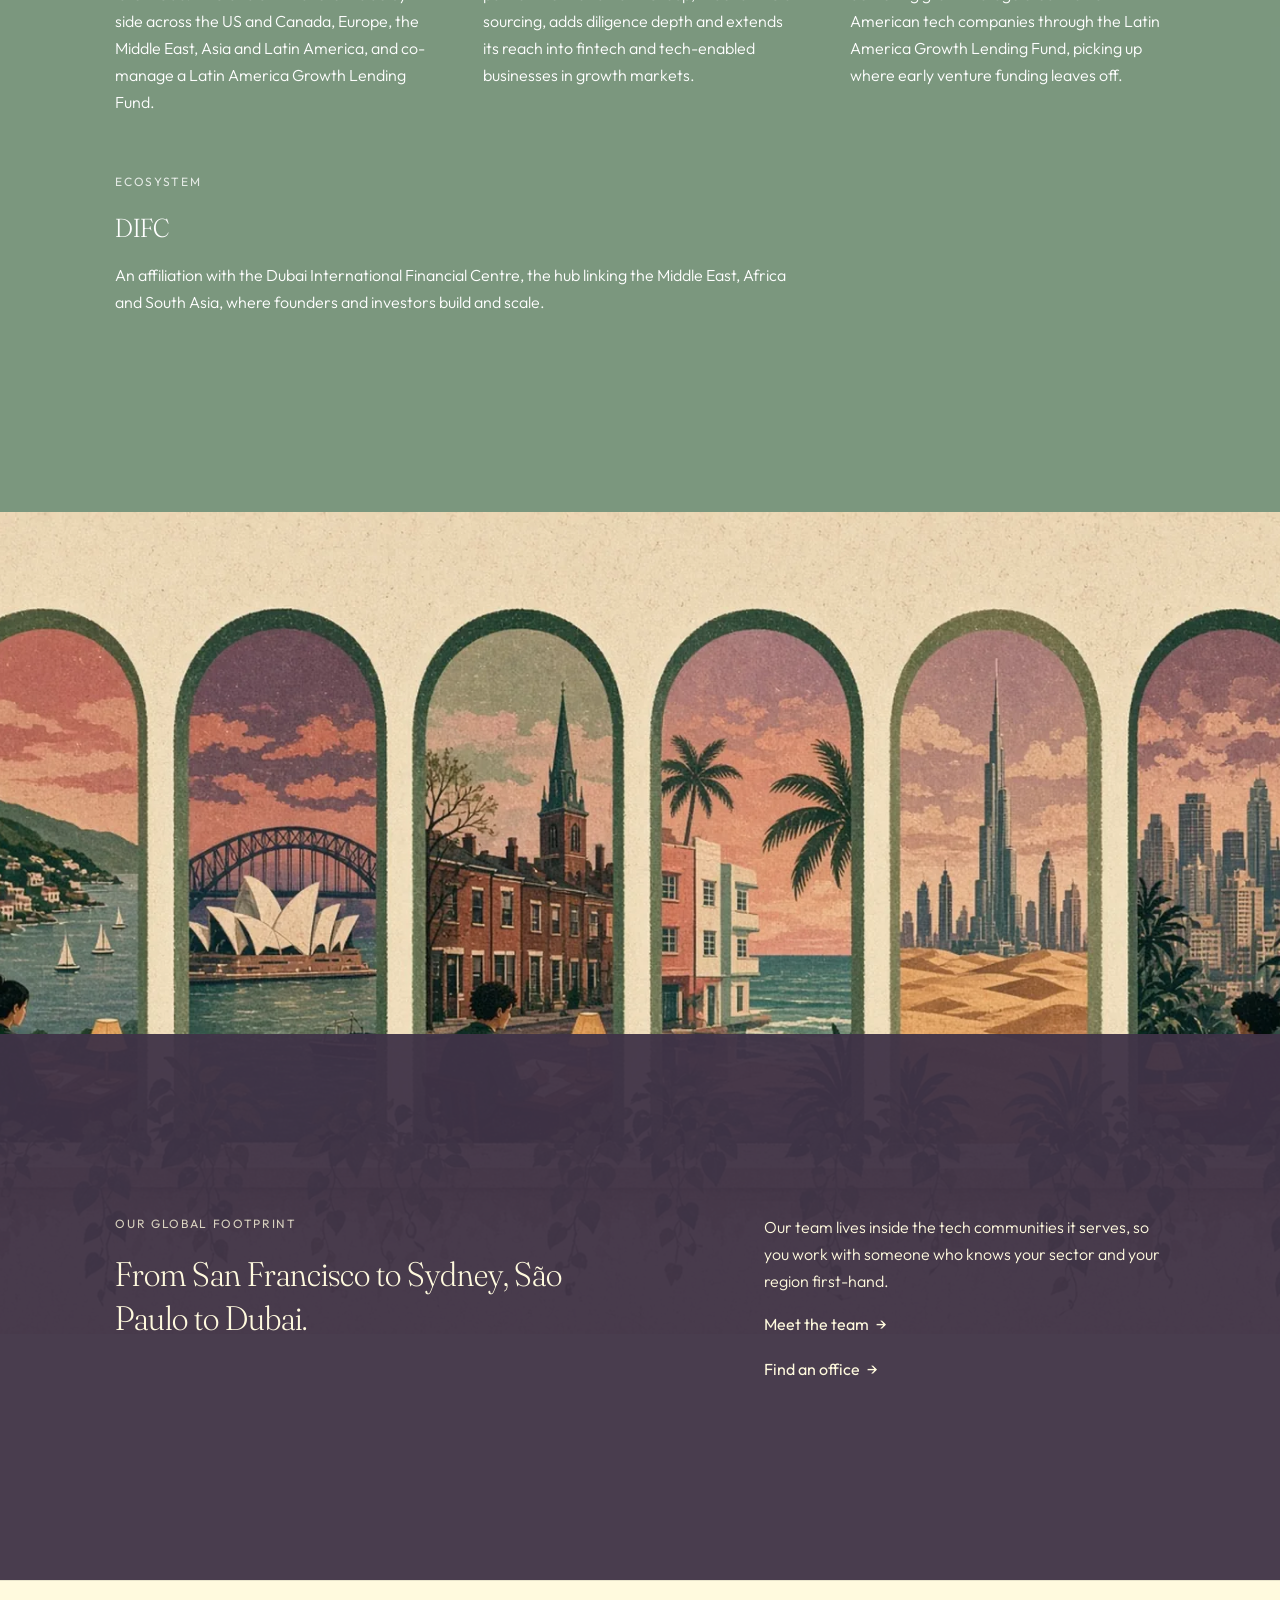
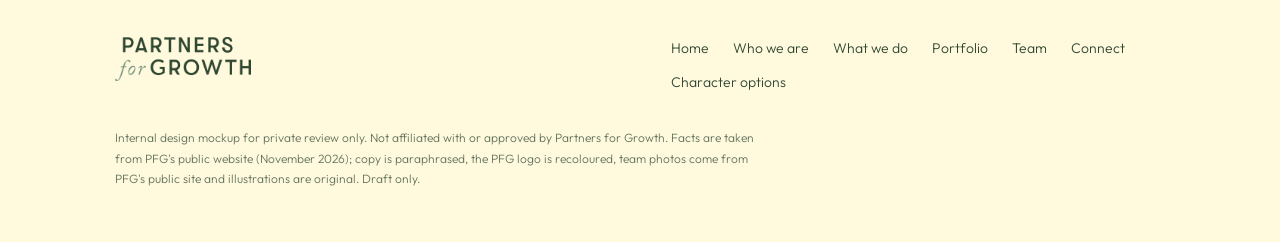
==== commit 667fb3bf: "Characters page, review fixes: ghosted art bands, cream inner titles, team scene" ====
--- a/index.html
+++ b/index.html
@@ -2,7 +2,7 @@
 <meta name="robots" content="noindex, nofollow"><title>Home · Partners for Growth (internal mockup)</title><meta name="description" content="Internal mockup of the Partners for Growth website">
 <link rel="preconnect" href="https://fonts.googleapis.com"><link rel="preconnect" href="https://fonts.gstatic.com" crossorigin>
 <link href="https://fonts.googleapis.com/css2?family=Fraunces:ital,opsz,wght,SOFT@0,9..144,300..400,50;1,9..144,300,50&family=Outfit:wght@300;400;500&display=swap" rel="stylesheet">
-<link rel="stylesheet" href="css/site.css"></head><body class="home">
+<link rel="stylesheet" href="css/site.css?v=1794595943"></head><body class="home">
 <header class="hdr"><a class="brand" href="index.html" aria-label="Partners for Growth home"><img src="assets/brand/pfg-logo-cream.png" alt="Partners for Growth" width="720" height="233"></a><nav class="nav" aria-label="Main"><a href="who-we-are.html">Who we are</a><a href="growth-debt.html">What we do</a><a href="portfolio.html">Portfolio</a><a href="team.html">Team</a><a href="connect.html">Connect</a></nav>
 <button class="burger" aria-label="Menu" aria-expanded="false"><i></i><i></i></button></header>
 <div class="overlay" role="dialog" aria-label="Menu"><img class="ologo" src="assets/brand/pfg-logo-cream.png" alt="Partners for Growth" width="720" height="233"><a href="index.html">Home</a><a href="who-we-are.html">Who we are</a><a href="growth-debt.html">What we do</a><a href="portfolio.html">Portfolio</a><a href="team.html">Team</a><a href="connect.html">Connect</a></div><nav class="rail" aria-label="Sections"><a href="#who"><span>Who we are</span><i></i></a><a href="#numbers"><span>Numbers</span><i></i></a><a href="#what"><span>What we do</span><i></i></a><a href="#partners"><span>Partners</span><i></i></a><a href="#footprint"><span>Footprint</span><i></i></a></nav>
@@ -27,7 +27,7 @@
 <section class="pad" id=footprint data-dark=1><div class="art"><img src="assets/img/offices.webp" alt="Illustration: a row of arched windows opening onto cities around the world" loading="lazy"></div><div class="panel pv-plum sec"><div class="wrap grid"><div class="c6 fx"><span class="label">Our global footprint</span><h2 class="sect">From San Francisco to Sydney, São Paulo to Dubai.</h2></div>
 <div class="c5 push fx"><p>Our team lives inside the tech communities it serves, so you work with someone who knows your sector and your region first-hand.</p><p><a class="arrow" href="team.html">Meet the team</a></p><p><a class="arrow" href="connect.html">Find an office</a></p></div></div></div></section></main>
 <footer class="ftr"><div class="wrap"><div class="grid"><div class="c6"><a class="brand" href="index.html" aria-label="Partners for Growth home"><img src="assets/brand/pfg-logo-green.png" alt="Partners for Growth" width="720" height="233"></a></div>
-<div class="c6"><nav aria-label="Footer"><a href="index.html">Home</a><a href="who-we-are.html">Who we are</a><a href="growth-debt.html">What we do</a><a href="portfolio.html">Portfolio</a><a href="team.html">Team</a><a href="connect.html">Connect</a></nav></div></div>
+<div class="c6"><nav aria-label="Footer"><a href="index.html">Home</a><a href="who-we-are.html">Who we are</a><a href="growth-debt.html">What we do</a><a href="portfolio.html">Portfolio</a><a href="team.html">Team</a><a href="connect.html">Connect</a><a href="characters.html">Character options</a></nav></div></div>
 <p class="legal">Internal design mockup for private review only. Not affiliated with or approved by Partners for Growth. Facts are taken from PFG's public website (November 2026); copy is paraphrased, the PFG logo is recoloured, team photos come from PFG's public site and illustrations are original. Draft only.</p></div></footer>
 <div class="draft">Draft · internal mockup</div>
-<script src="js/portfolio-data.js"></script><script src="js/site.js"></script></body></html>+<script src="js/portfolio-data.js"></script><script src="js/site.js?v=1794595943"></script></body></html>
--- a/css/site.css
+++ b/css/site.css
@@ -151,3 +151,22 @@
 .portrait.photo::after{opacity:.18}
 .hero img.scene[src$=".webp"]{object-position:42% 60%}
 .hero .shade{background:linear-gradient(to top,rgba(36,30,40,.72),rgba(36,30,40,.15) 55%,rgba(36,30,40,.25))}
+.chars{display:grid;grid-template-columns:1fr 1fr;gap:40px 5%}@media(min-width:900px){.chars{grid-template-columns:repeat(4,1fr)}}
+.char{margin:0}.char img{width:100%;height:auto;background:var(--sand)}.char figcaption{padding-top:14px}.char h3{margin:.1em 0 .3em}.char p{font-size:14px;line-height:1.55}
+@media(max-width:600px){.char p{font-size:13px}}
+/* review fixes: art runs behind the whole band and ghosts through the panel, like the reference image-pad */
+.pad{position:relative;overflow:hidden}
+.pad .art{position:absolute;inset:0;height:auto;max-height:none;min-height:0;z-index:0}
+.pad .art img{width:100%;height:100%;object-fit:cover;object-position:center top}
+.pad .art img[src$=".webp"]{object-position:center 30%}
+.pad::before{content:"";display:block;height:58vh;min-height:300px;max-height:720px}
+.pad .panel{margin-top:0!important;position:relative;z-index:2}
+/* inner page title on paper, like the reference inner page */
+.phero{background:var(--paper);color:var(--ink);padding:64px 0 24px}
+@media(min-width:768px){.phero{padding:110px 0 30px}}
+.phero + .sec{padding-top:56px}@media(min-width:768px){.phero + .sec{padding-top:80px}}
+@media(min-width:768px){.brand img{height:62px}}
+.pad .art{bottom:auto;height:calc(58vh + 300px);max-height:1020px}
+.pad::before{height:58vh}
+@media(max-width:767px){.pad::before{height:34vh;min-height:240px}.pad .art{height:calc(34vh + 160px);min-height:400px}}
+.pad .art img[src$=".webp"]{object-position:center 40%}
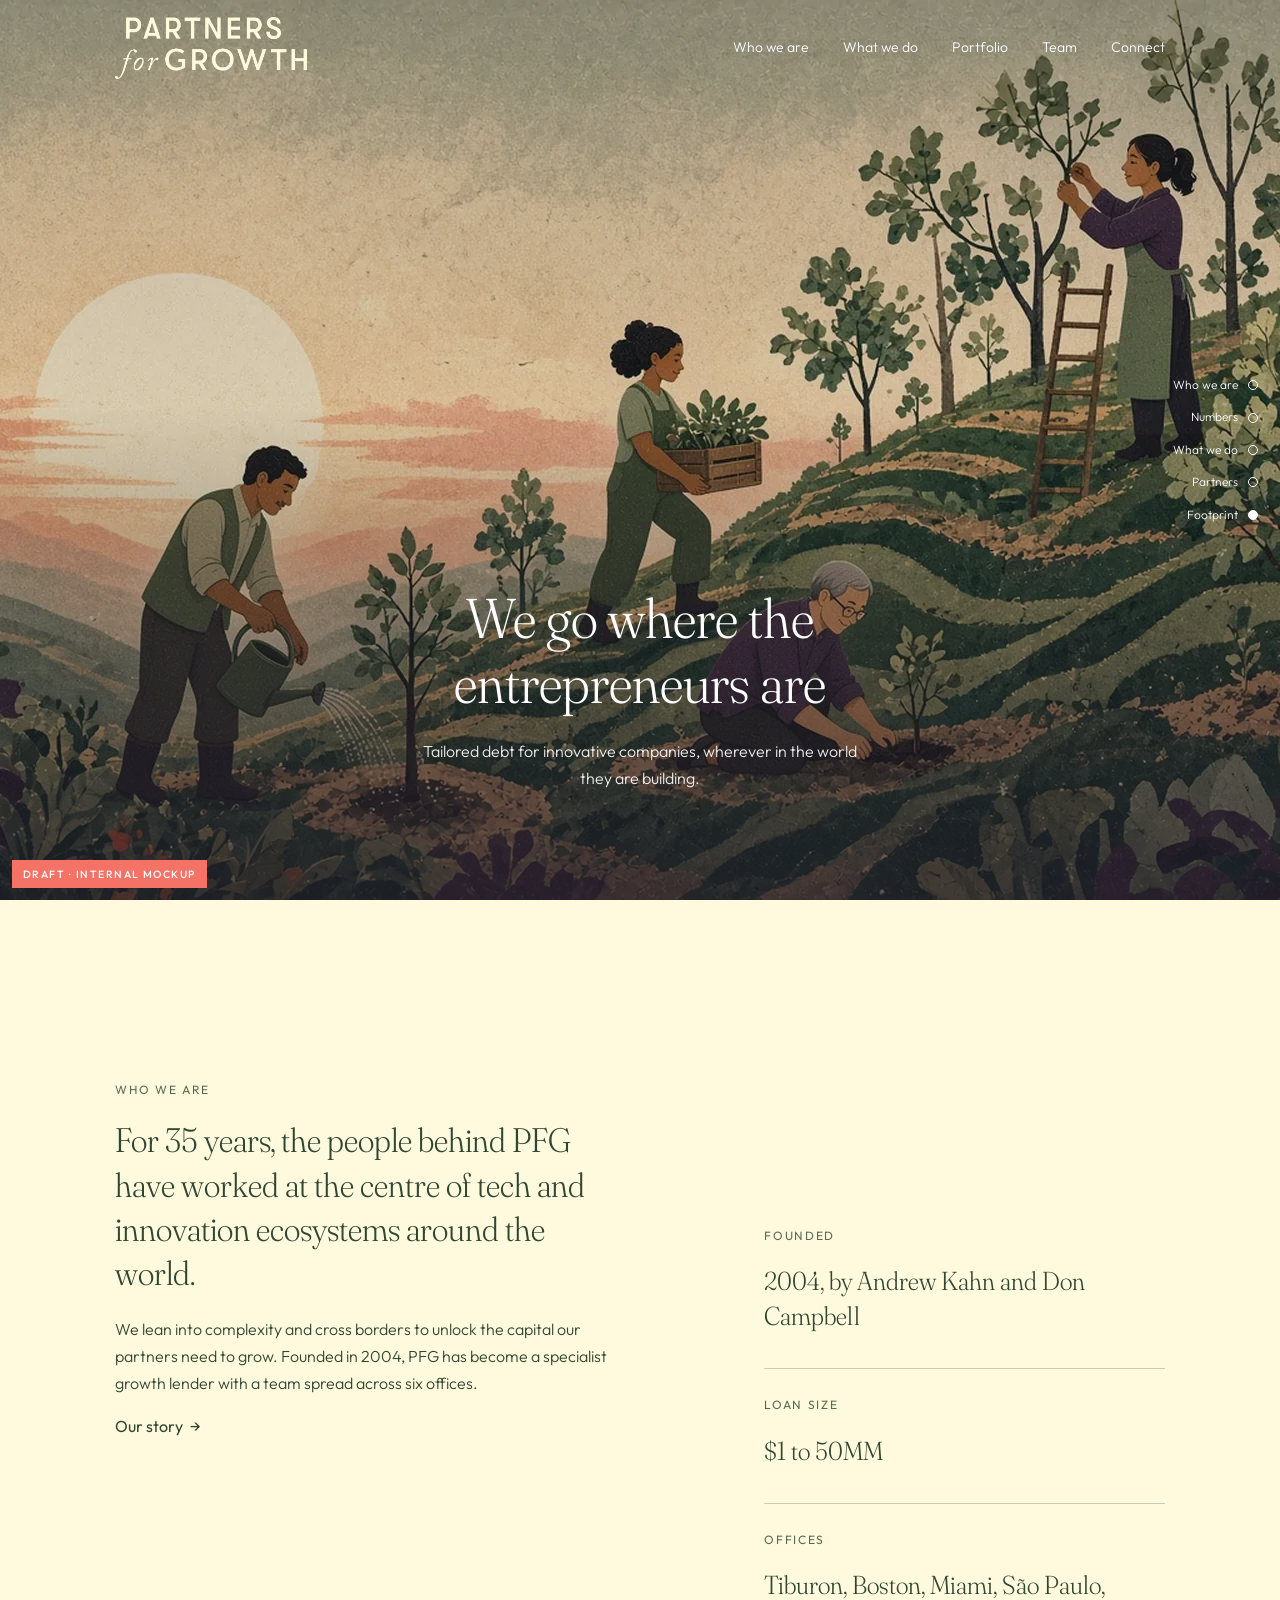
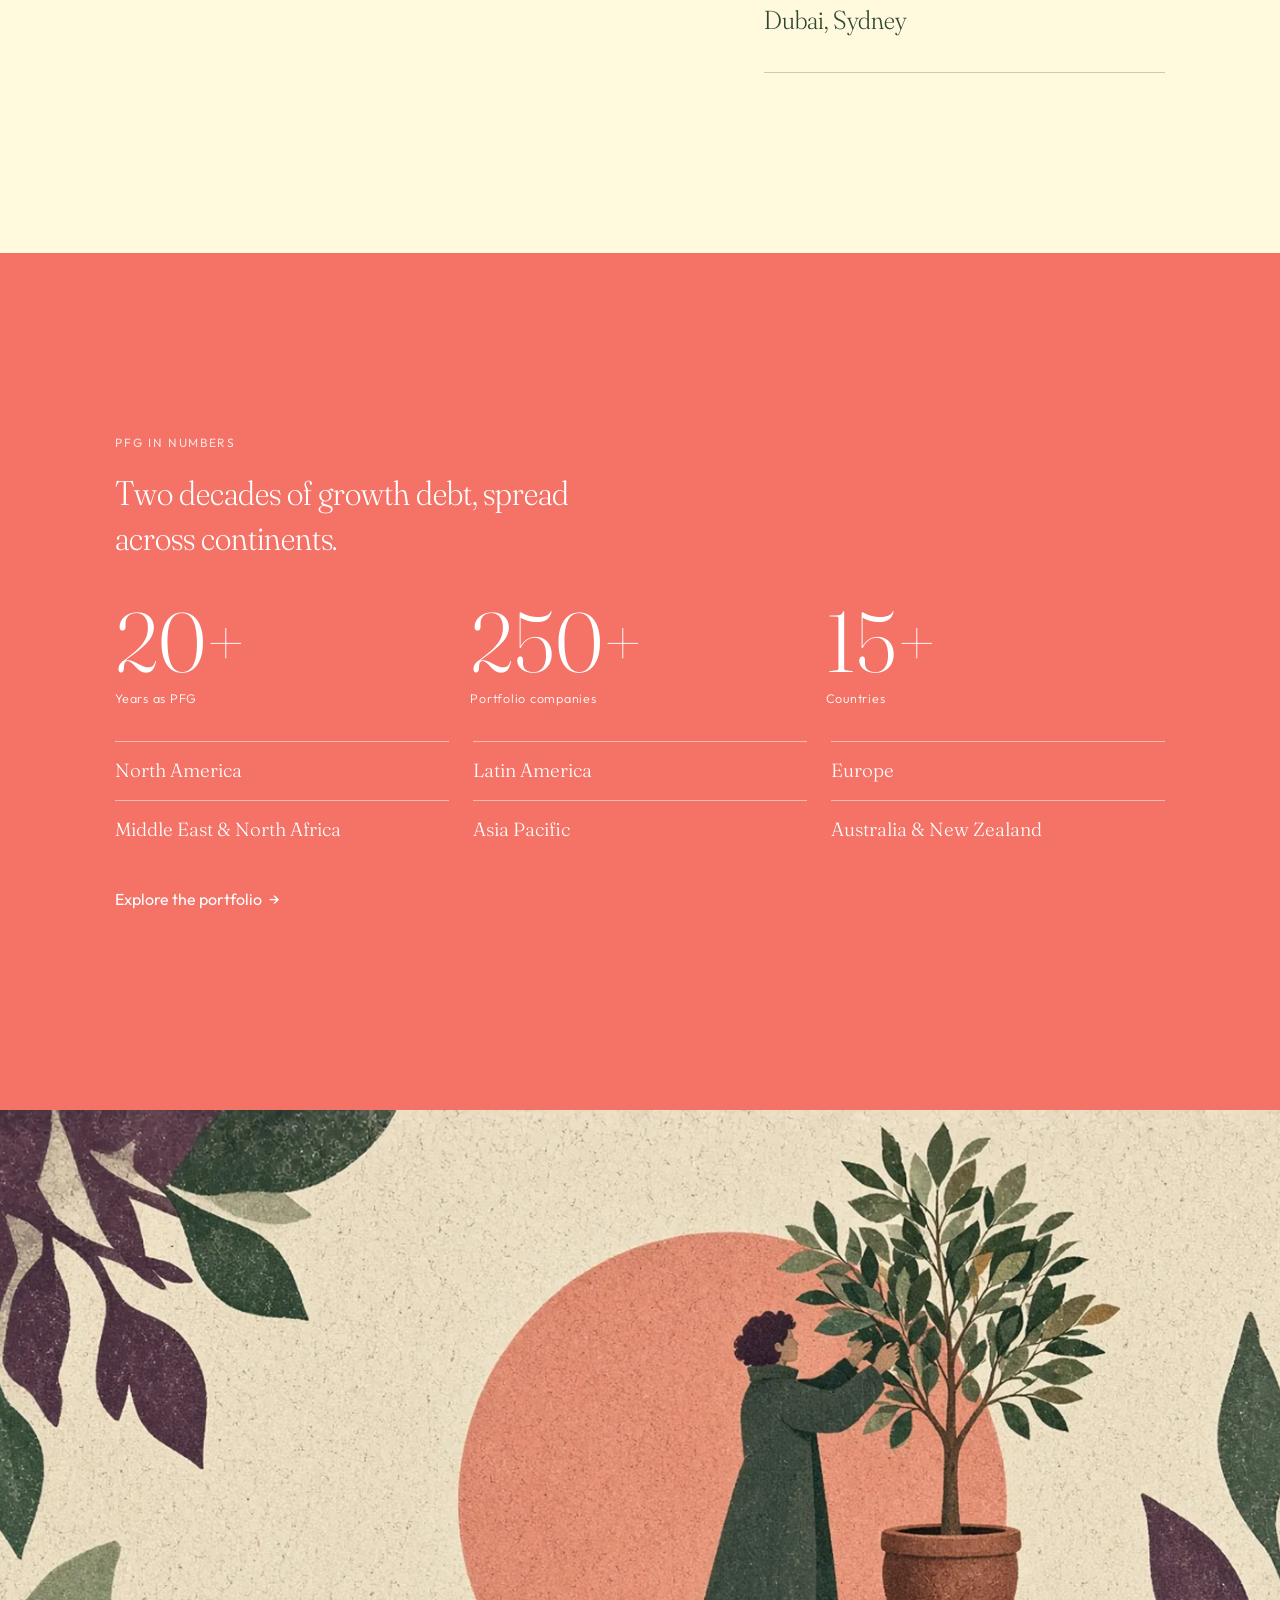
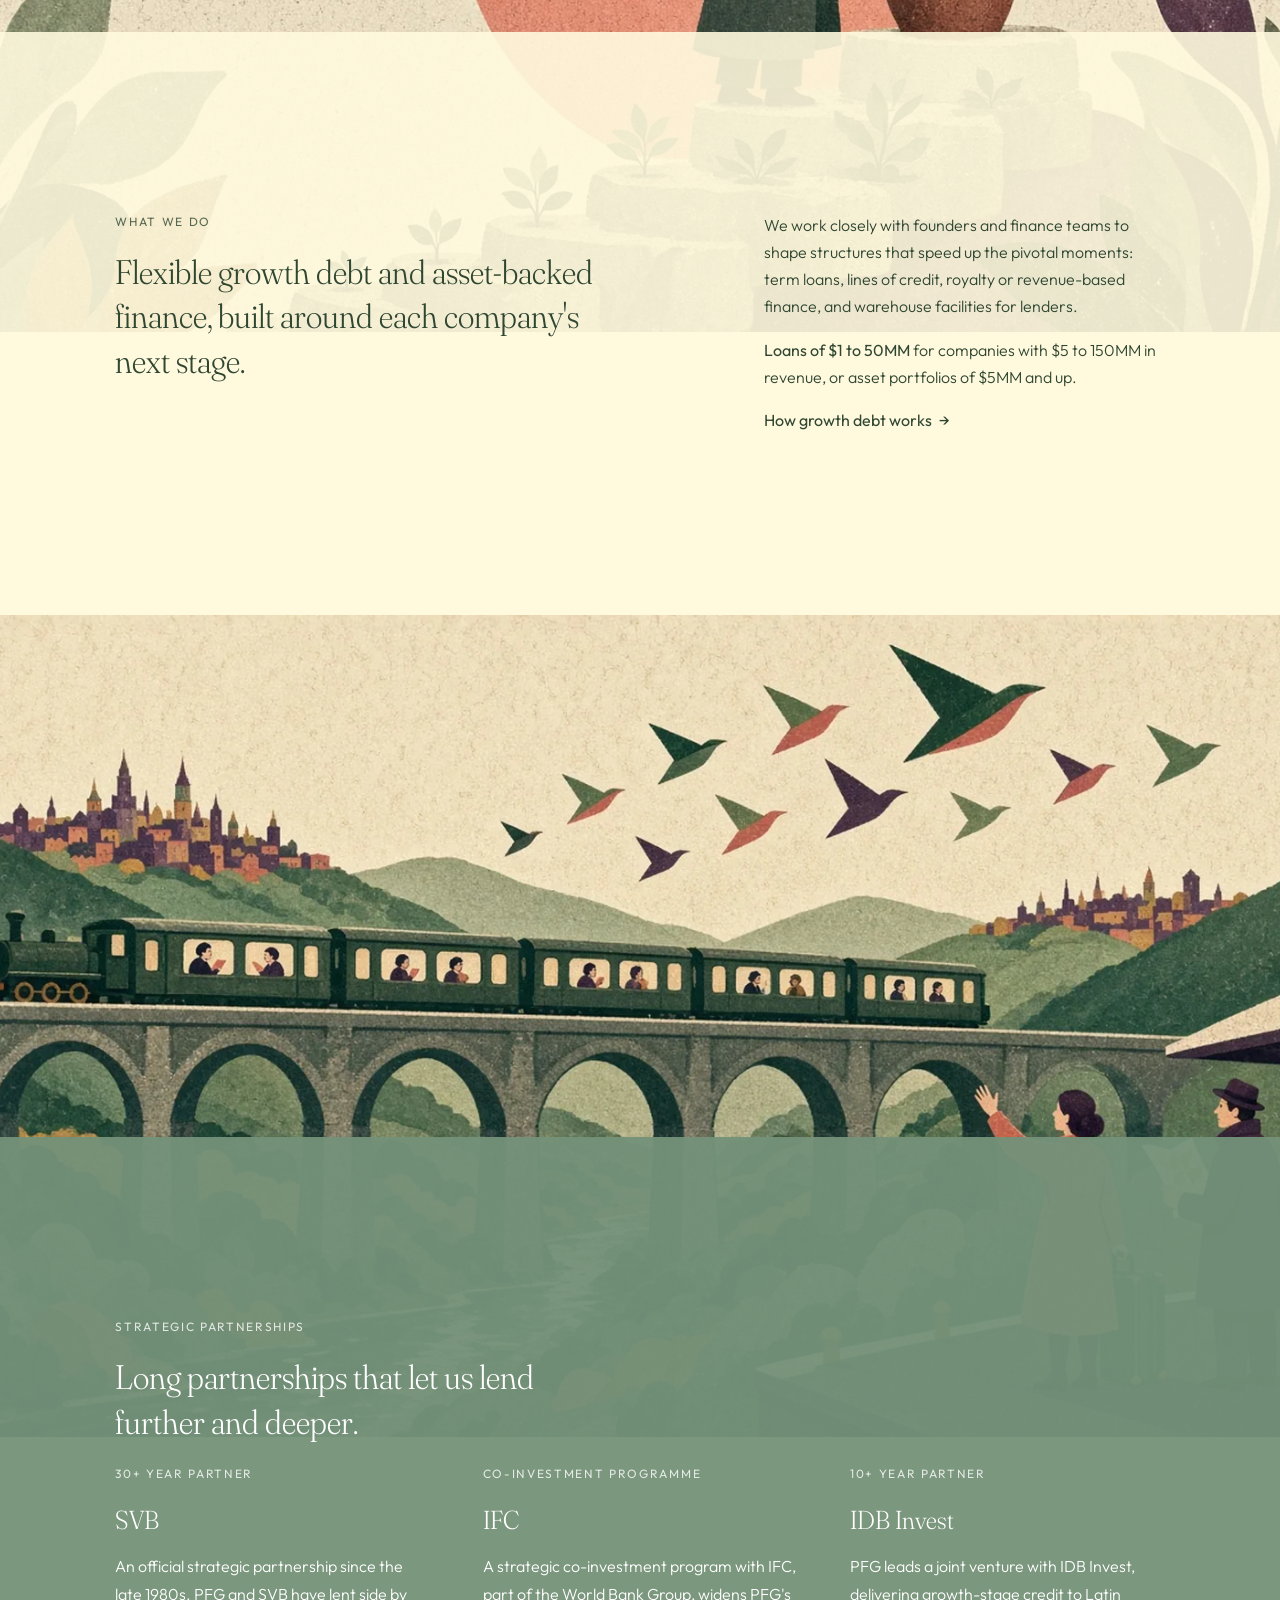
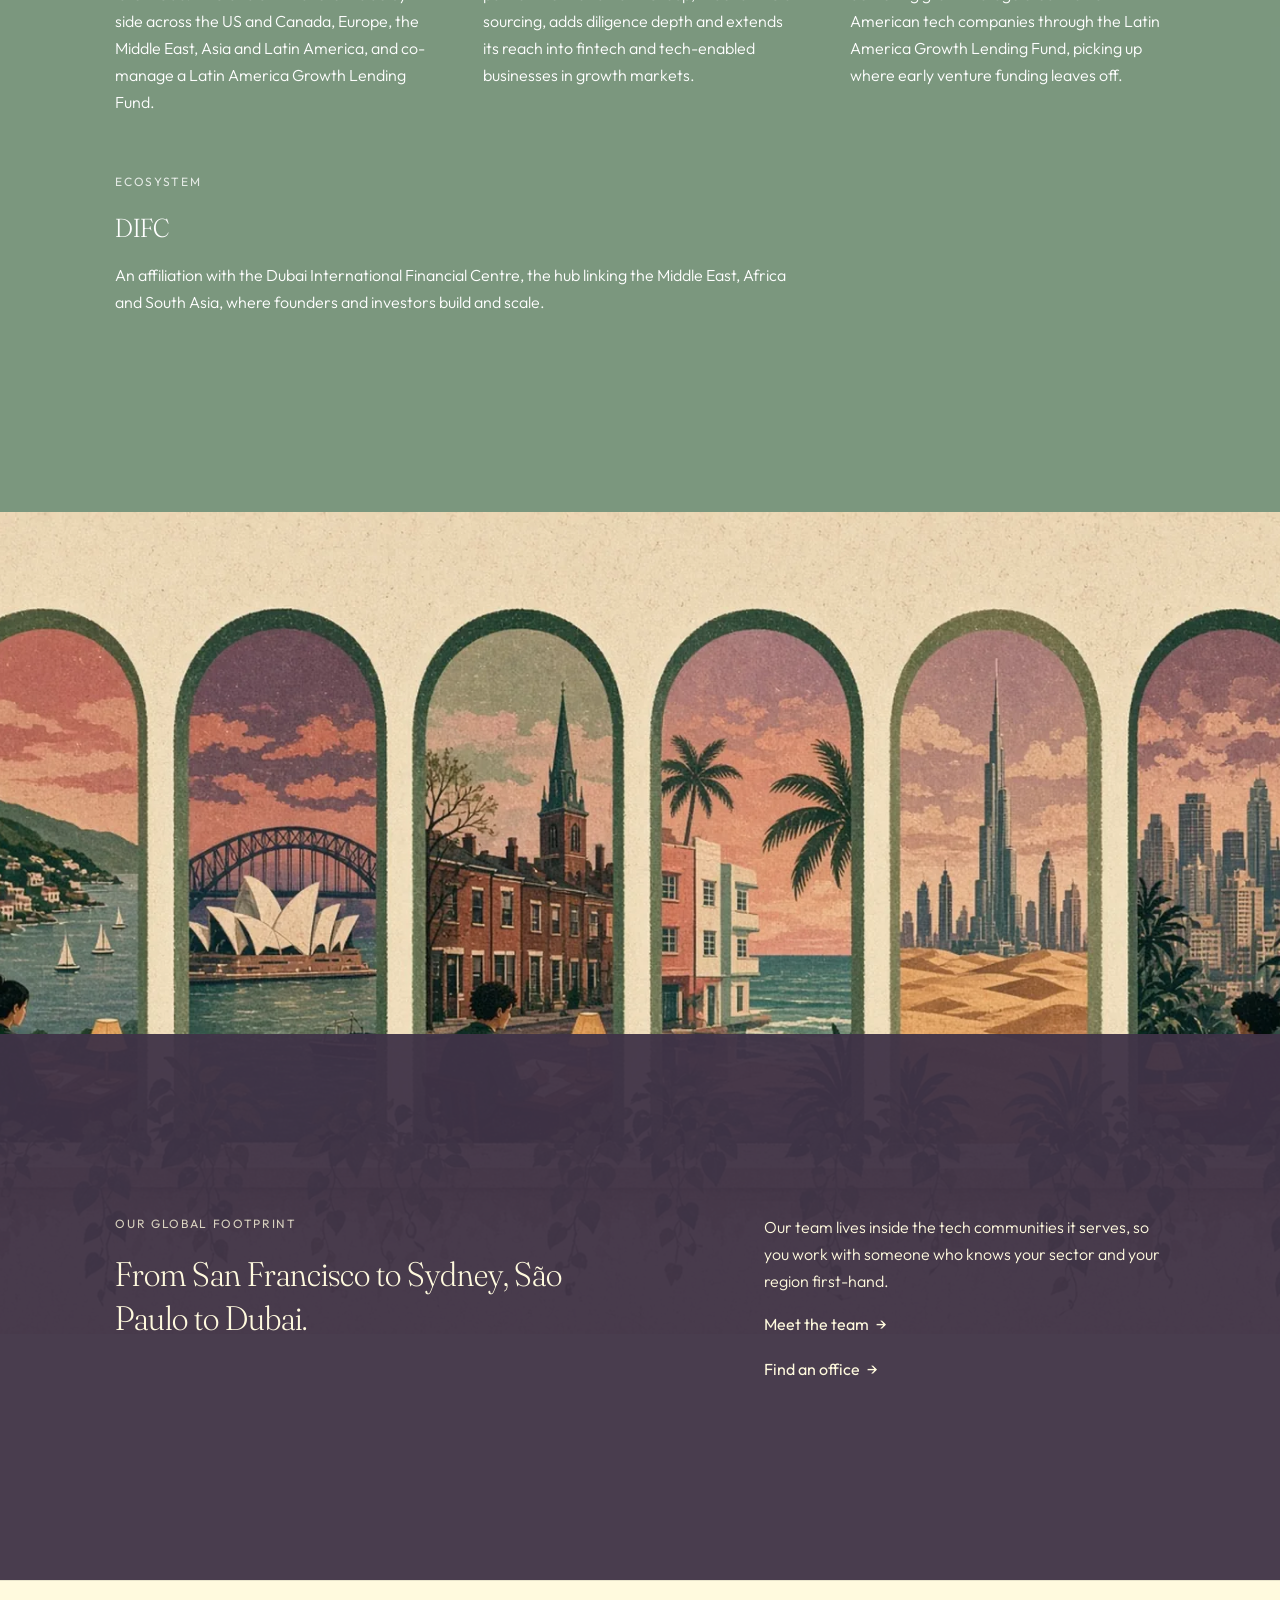
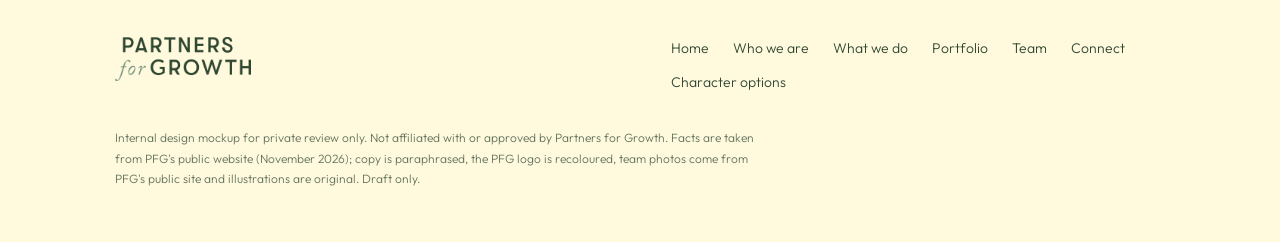
==== commit 12e9b647: "Scenes: mixed men and women in hero, team talk and founders art" ====
--- a/index.html
+++ b/index.html
@@ -6,7 +6,7 @@
 <header class="hdr"><a class="brand" href="index.html" aria-label="Partners for Growth home"><img src="assets/brand/pfg-logo-cream.png" alt="Partners for Growth" width="720" height="233"></a><nav class="nav" aria-label="Main"><a href="who-we-are.html">Who we are</a><a href="growth-debt.html">What we do</a><a href="portfolio.html">Portfolio</a><a href="team.html">Team</a><a href="connect.html">Connect</a></nav>
 <button class="burger" aria-label="Menu" aria-expanded="false"><i></i><i></i></button></header>
 <div class="overlay" role="dialog" aria-label="Menu"><img class="ologo" src="assets/brand/pfg-logo-cream.png" alt="Partners for Growth" width="720" height="233"><a href="index.html">Home</a><a href="who-we-are.html">Who we are</a><a href="growth-debt.html">What we do</a><a href="portfolio.html">Portfolio</a><a href="team.html">Team</a><a href="connect.html">Connect</a></div><nav class="rail" aria-label="Sections"><a href="#who"><span>Who we are</span><i></i></a><a href="#numbers"><span>Numbers</span><i></i></a><a href="#what"><span>What we do</span><i></i></a><a href="#partners"><span>Partners</span><i></i></a><a href="#footprint"><span>Footprint</span><i></i></a></nav>
-<main><section class="hero"><img class="scene" src="assets/img/hero-orchard.webp" alt="Illustration: people tending young trees on terraced hills at dawn"><div class="shade"></div>
+<main><section class="hero"><img class="scene" src="assets/img/hero-orchard.webp?v=mix1" alt="Illustration: people tending young trees on terraced hills at dawn"><div class="shade"></div>
 <div class="wrap fx"><h1 class="big">We go where the entrepreneurs are</h1><p>Tailored debt for innovative companies, wherever in the world they are building.</p></div></section>
 <section class="sec paper" id="who"><div class="wrap grid">
 <div class="c6 fx"><span class="label">Who we are</span><h2 class="sect">For 35 years, the people behind PFG have worked at the centre of tech and innovation ecosystems around the world.</h2>
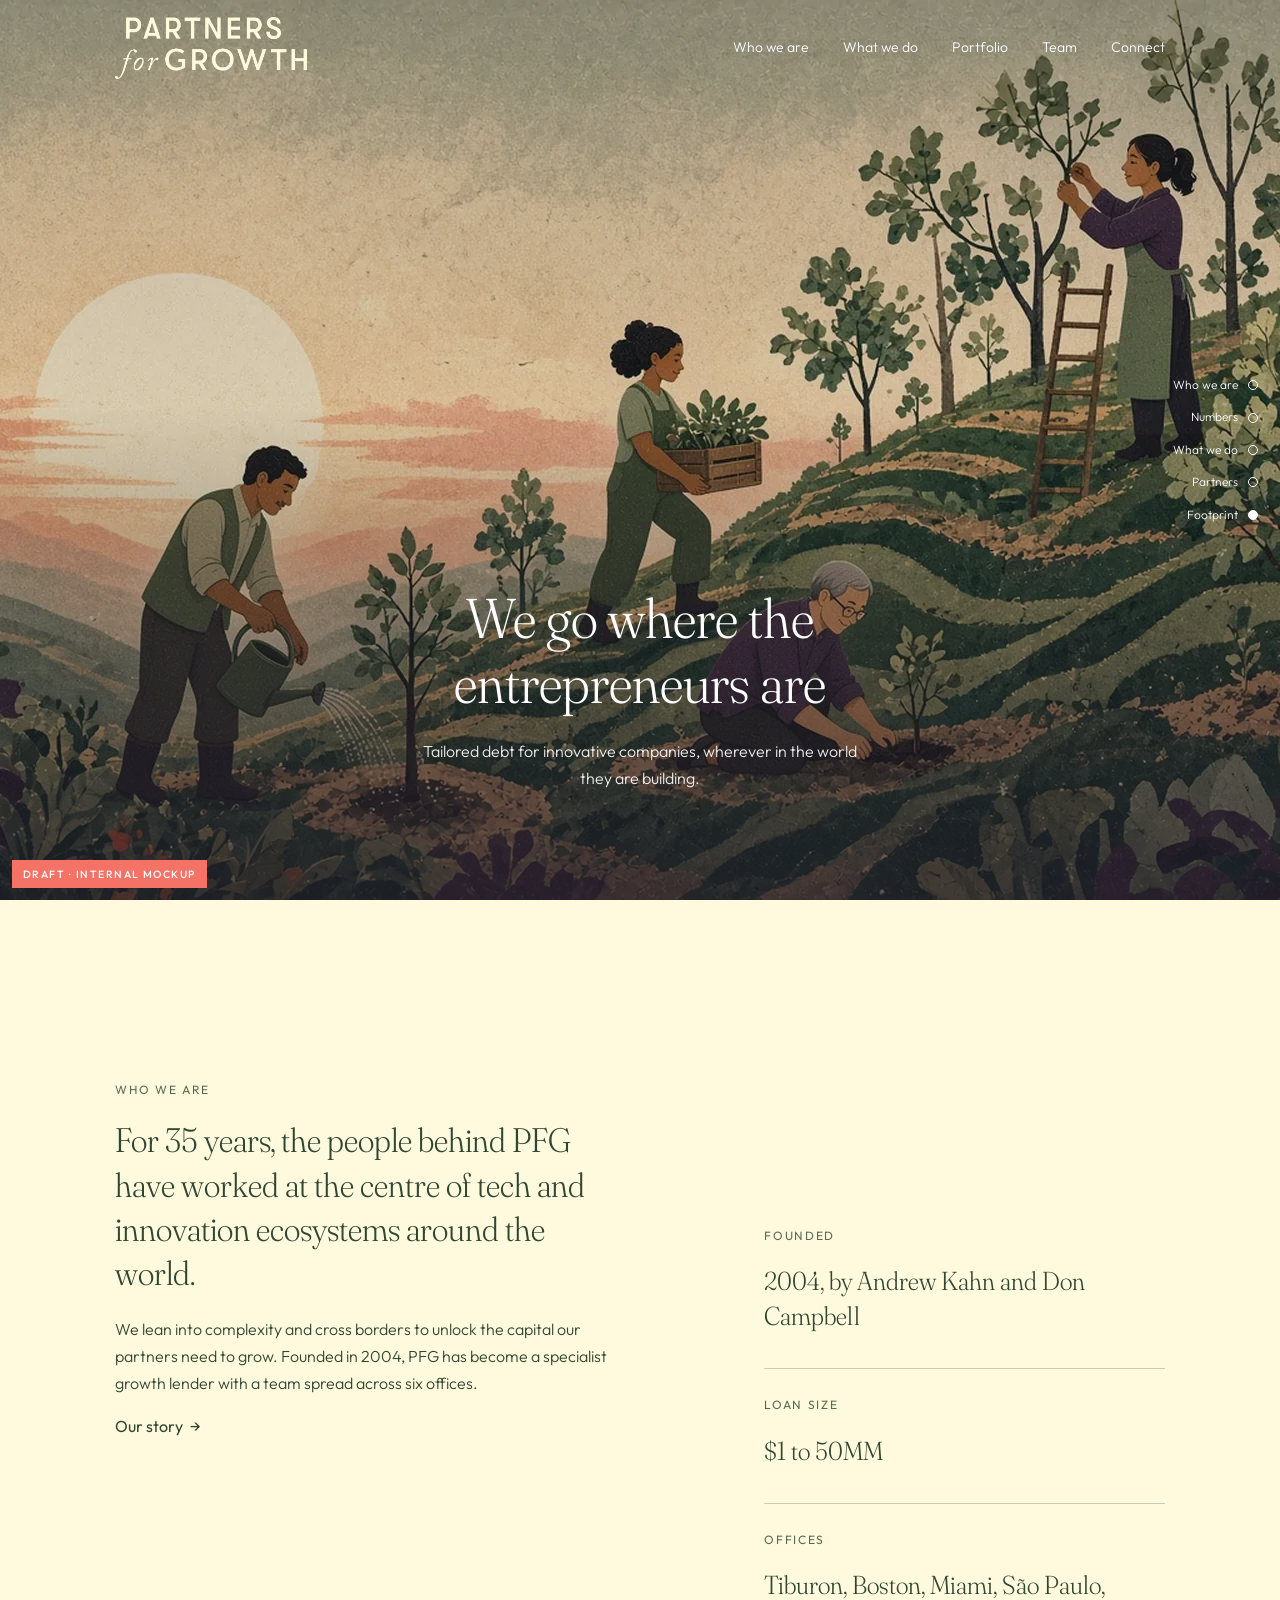
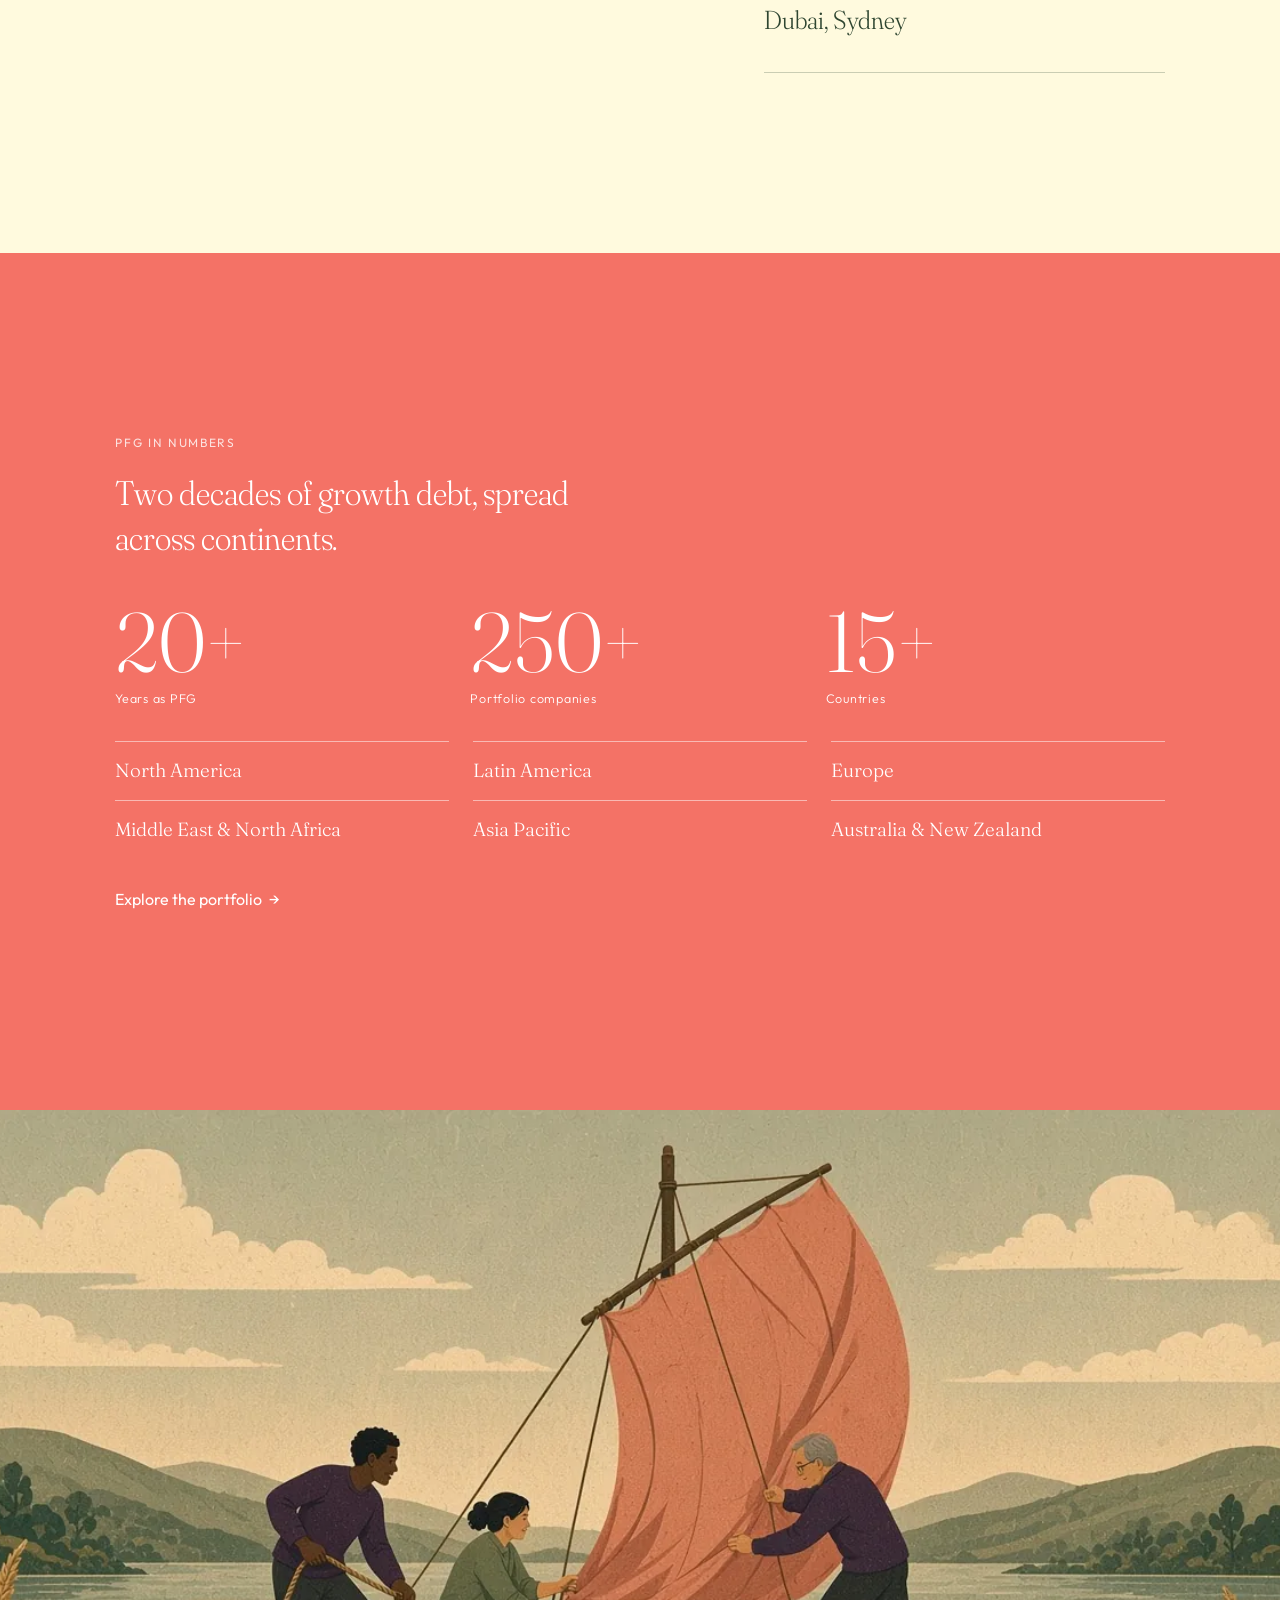
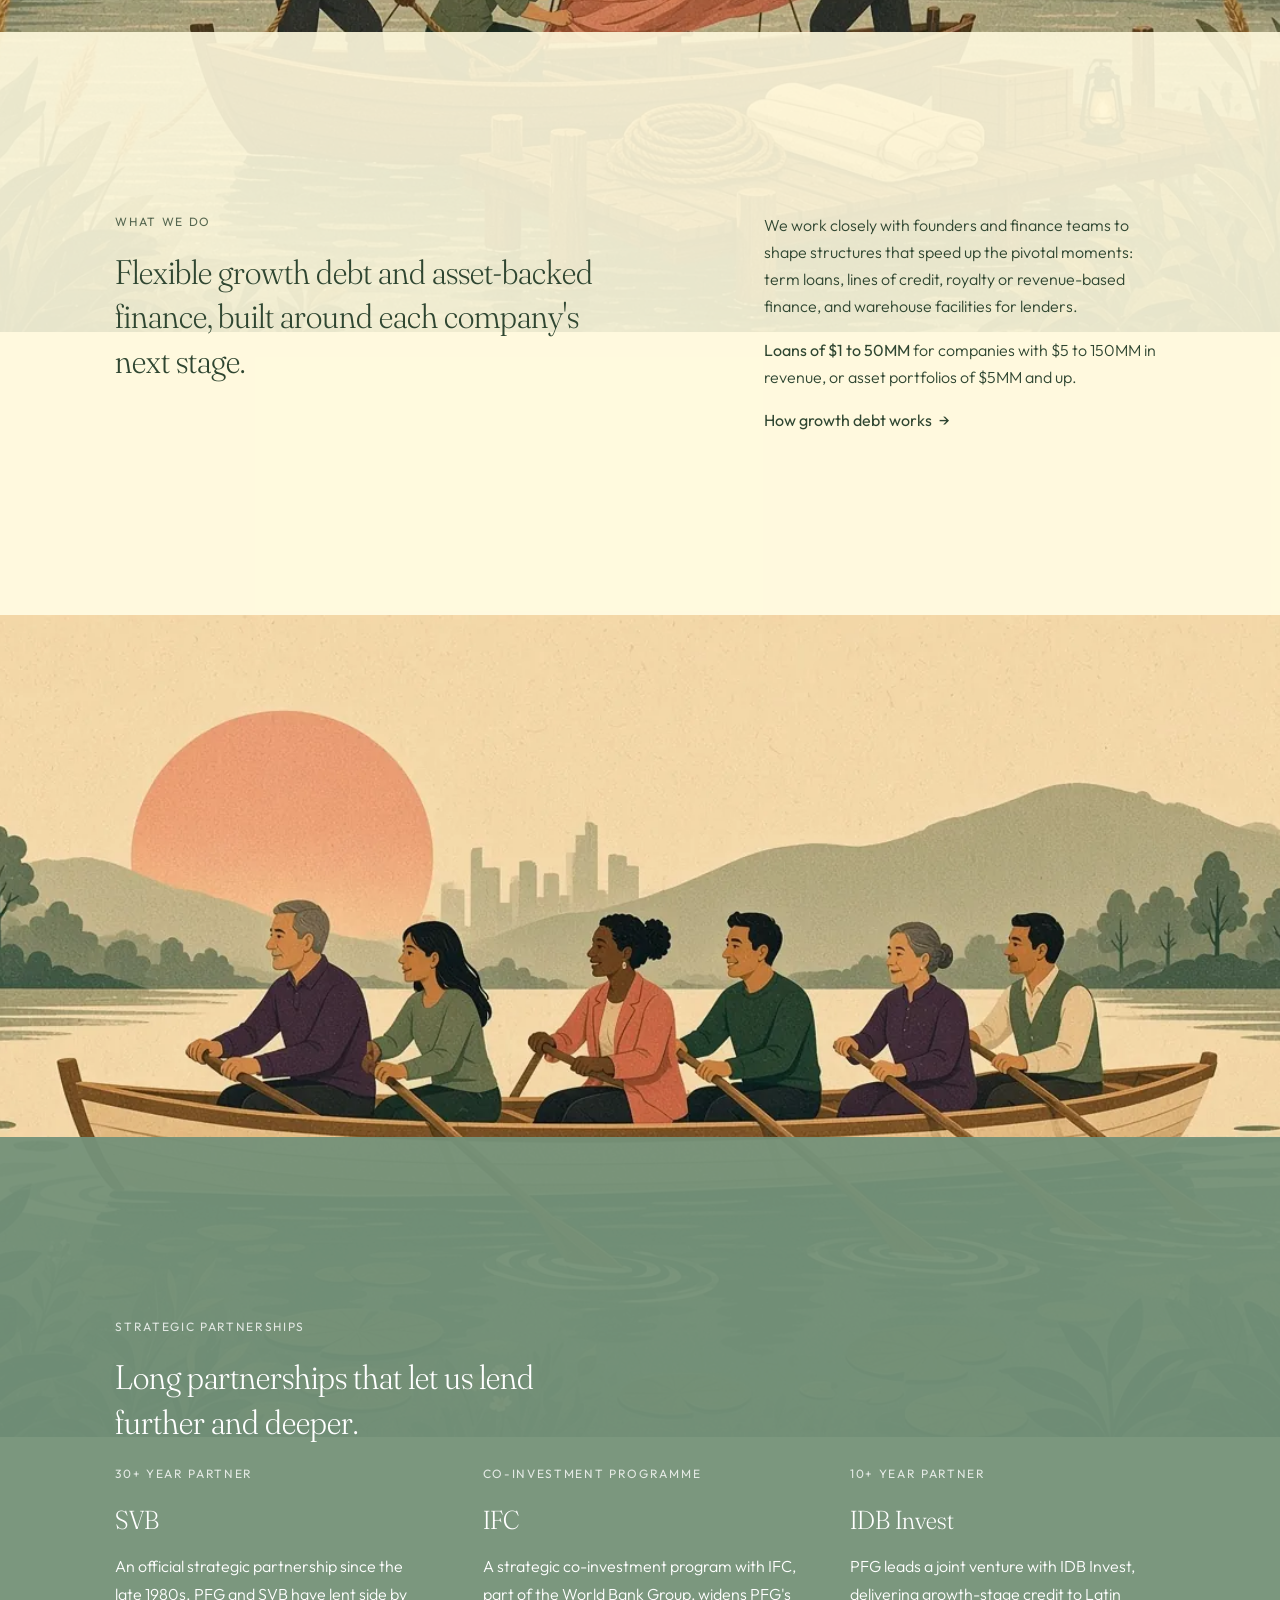
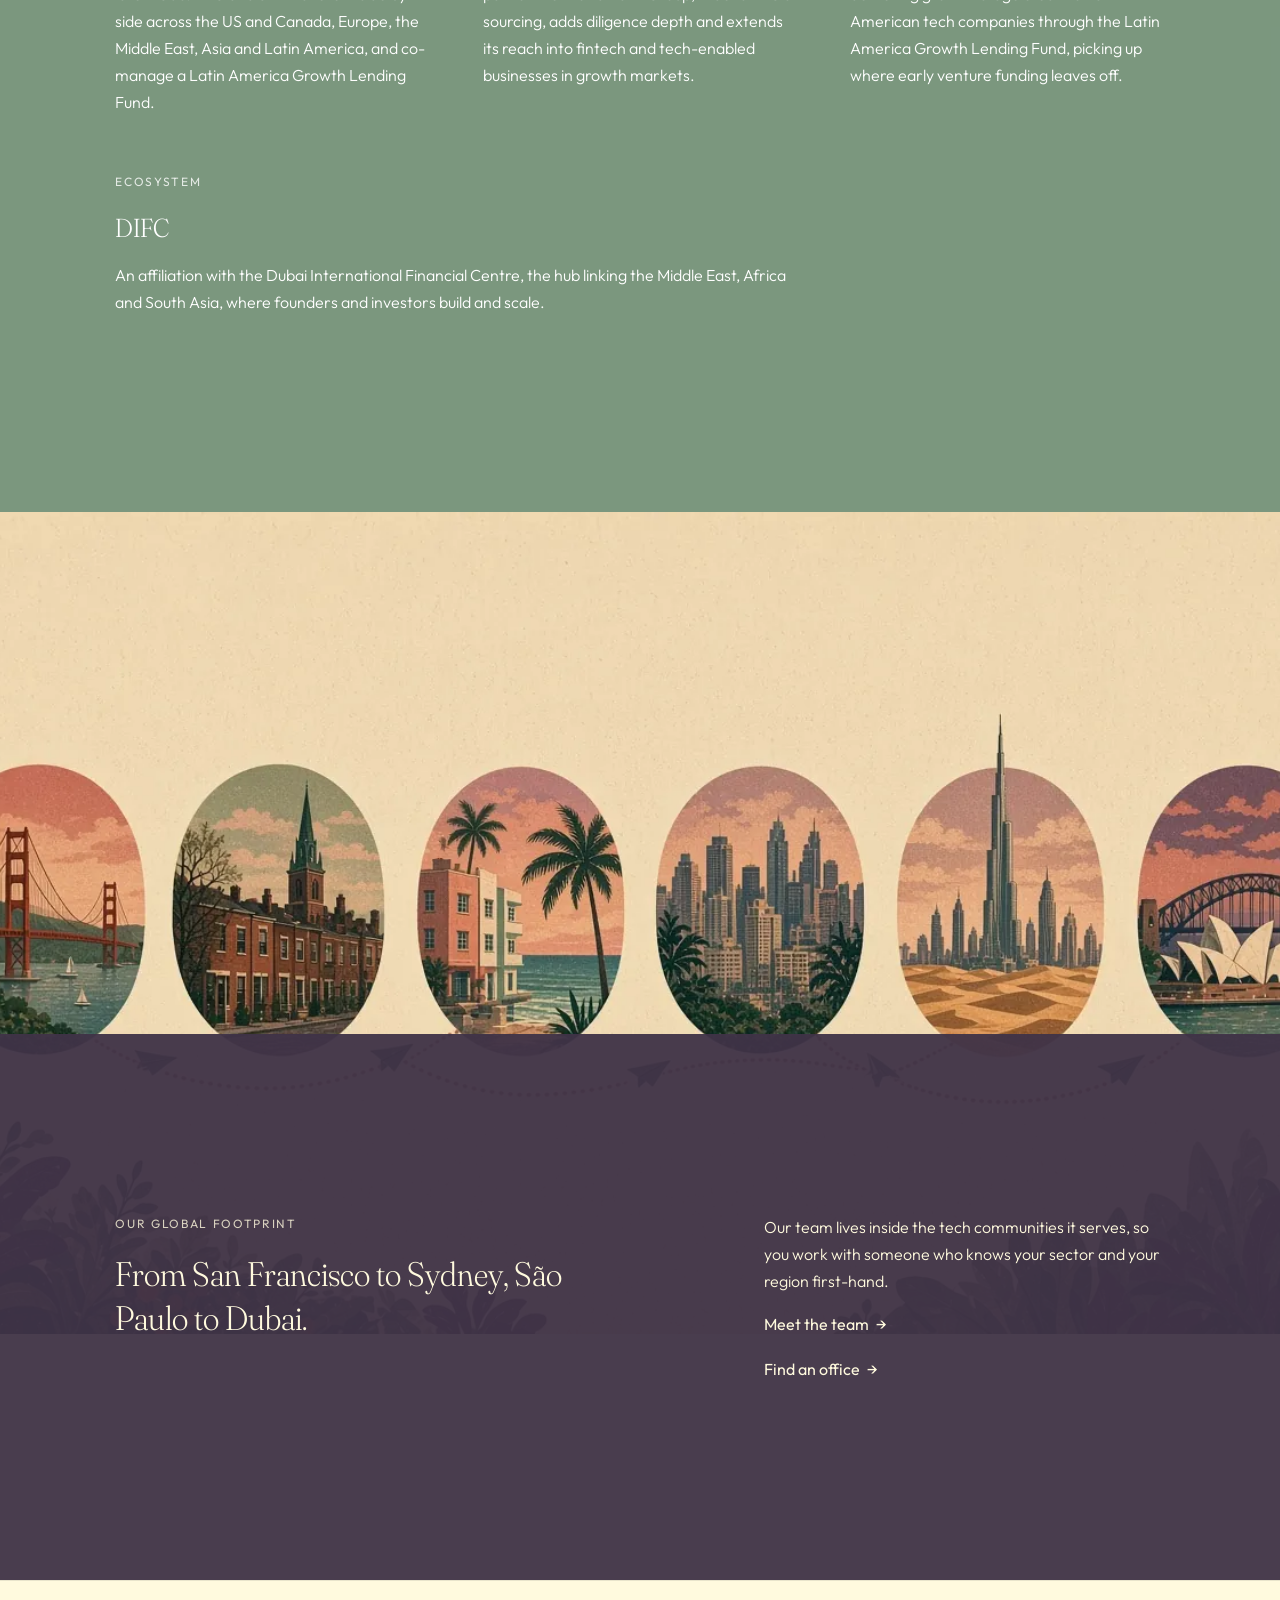
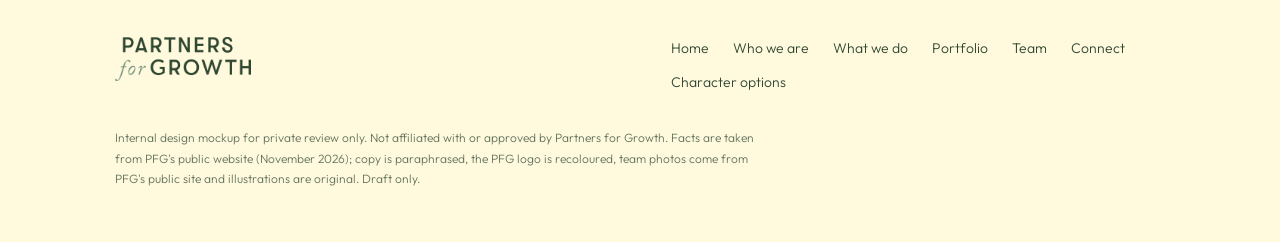
==== commit a16935c2: "v2: unique section art on every page, sector illustrations, right-sized loans band" ====
--- a/index.html
+++ b/index.html
@@ -2,11 +2,11 @@
 <meta name="robots" content="noindex, nofollow"><title>Home · Partners for Growth (internal mockup)</title><meta name="description" content="Internal mockup of the Partners for Growth website">
 <link rel="preconnect" href="https://fonts.googleapis.com"><link rel="preconnect" href="https://fonts.gstatic.com" crossorigin>
 <link href="https://fonts.googleapis.com/css2?family=Fraunces:ital,opsz,wght,SOFT@0,9..144,300..400,50;1,9..144,300,50&family=Outfit:wght@300;400;500&display=swap" rel="stylesheet">
-<link rel="stylesheet" href="css/site.css?v=1794595943"></head><body class="home">
+<link rel="stylesheet" href="css/site.css?v=v2"></head><body class="home">
 <header class="hdr"><a class="brand" href="index.html" aria-label="Partners for Growth home"><img src="assets/brand/pfg-logo-cream.png" alt="Partners for Growth" width="720" height="233"></a><nav class="nav" aria-label="Main"><a href="who-we-are.html">Who we are</a><a href="growth-debt.html">What we do</a><a href="portfolio.html">Portfolio</a><a href="team.html">Team</a><a href="connect.html">Connect</a></nav>
 <button class="burger" aria-label="Menu" aria-expanded="false"><i></i><i></i></button></header>
 <div class="overlay" role="dialog" aria-label="Menu"><img class="ologo" src="assets/brand/pfg-logo-cream.png" alt="Partners for Growth" width="720" height="233"><a href="index.html">Home</a><a href="who-we-are.html">Who we are</a><a href="growth-debt.html">What we do</a><a href="portfolio.html">Portfolio</a><a href="team.html">Team</a><a href="connect.html">Connect</a></div><nav class="rail" aria-label="Sections"><a href="#who"><span>Who we are</span><i></i></a><a href="#numbers"><span>Numbers</span><i></i></a><a href="#what"><span>What we do</span><i></i></a><a href="#partners"><span>Partners</span><i></i></a><a href="#footprint"><span>Footprint</span><i></i></a></nav>
-<main><section class="hero"><img class="scene" src="assets/img/hero-orchard.webp?v=mix1" alt="Illustration: people tending young trees on terraced hills at dawn"><div class="shade"></div>
+<main><section class="hero"><img class="scene" src="assets/img/hero-orchard.webp?v=v2" alt="Illustration: people tending young trees on terraced hills at dawn"><div class="shade"></div>
 <div class="wrap fx"><h1 class="big">We go where the entrepreneurs are</h1><p>Tailored debt for innovative companies, wherever in the world they are building.</p></div></section>
 <section class="sec paper" id="who"><div class="wrap grid">
 <div class="c6 fx"><span class="label">Who we are</span><h2 class="sect">For 35 years, the people behind PFG have worked at the centre of tech and innovation ecosystems around the world.</h2>
@@ -16,15 +16,15 @@
 <div class="stats fx"><div class="stat"><b>20+</b><span>Years as PFG</span></div><div class="stat"><b>250+</b><span>Portfolio companies</span></div><div class="stat"><b>15+</b><span>Countries</span></div></div>
 <ul class="regions fx"><li>North America</li><li>Latin America</li><li>Europe</li><li>Middle East &amp; North Africa</li><li>Asia Pacific</li><li>Australia &amp; New Zealand</li></ul>
 <p style="margin-top:40px" class="fx"><a class="arrow" href="portfolio.html">Explore the portfolio</a></p></div></section>
-<section class="pad" id=what ><div class="art"><img src="assets/img/growth.webp" alt="Illustration: a founder tending a young tree at the top of rising steps" loading="lazy"></div><div class="panel pv-paper sec"><div class="wrap grid"><div class="c6 fx"><span class="label">What we do</span><h2 class="sect">Flexible growth debt and asset-backed finance, built around each company's next stage.</h2></div>
+<section class="pad" id=what ><div class="art"><img src="assets/img/what-we-do-sail.webp?v=v2" alt="Illustration: a crew rigging a new sail on a small boat as the wind picks up, with spare rope, sails and supplies on the jetty" loading="lazy"></div><div class="panel pv-paper sec"><div class="wrap grid"><div class="c6 fx"><span class="label">What we do</span><h2 class="sect">Flexible growth debt and asset-backed finance, built around each company's next stage.</h2></div>
 <div class="c5 push fx"><p>We work closely with founders and finance teams to shape structures that speed up the pivotal moments: term loans, lines of credit, royalty or revenue-based finance, and warehouse facilities for lenders.</p>
 <p><strong style="font-weight:400">Loans of $1 to 50MM</strong> for companies with $5 to 150MM in revenue, or asset portfolios of $5MM and up.</p><a class="arrow" href="growth-debt.html">How growth debt works</a></div></div></div></section>
-<section class="pad" id=partners data-dark=1><div class="art"><img src="assets/img/travellers.webp" alt="Illustration: travellers and a train crossing an arched viaduct between cities" loading="lazy"></div><div class="panel pv-sage sec"><div class="wrap"><div class="fx"><span class="label">Strategic partnerships</span><h2 class="sect" style="max-width:26ch">Long partnerships that let us lend further and deeper.</h2></div><div class="three">
+<section class="pad" id=partners data-dark=1><div class="art"><img src="assets/img/partners-rowing.webp?v=v2" alt="Illustration: six people rowing one long boat in time across a wide river at dawn" loading="lazy"></div><div class="panel pv-sage sec"><div class="wrap"><div class="fx"><span class="label">Strategic partnerships</span><h2 class="sect" style="max-width:26ch">Long partnerships that let us lend further and deeper.</h2></div><div class="three">
 <div class="fx"><span class="label">30+ year partner</span><h3 class="med">SVB</h3><p>An official strategic partnership since the late 1980s. PFG and SVB have lent side by side across the US and Canada, Europe, the Middle East, Asia and Latin America, and co-manage a Latin America Growth Lending Fund.</p></div>
 <div class="fx"><span class="label">Co-investment programme</span><h3 class="med">IFC</h3><p>A strategic co-investment program with IFC, part of the World Bank Group, widens PFG's sourcing, adds diligence depth and extends its reach into fintech and tech-enabled businesses in growth markets.</p></div>
 <div class="fx"><span class="label">10+ year partner</span><h3 class="med">IDB Invest</h3><p>PFG leads a joint venture with IDB Invest, delivering growth-stage credit to Latin American tech companies through the Latin America Growth Lending Fund, picking up where early venture funding leaves off.</p></div>
 </div><div class="fx" style="margin-top:40px"><span class="label">Ecosystem</span><h3 class="med">DIFC</h3><p style="max-width:62ch">An affiliation with the Dubai International Financial Centre, the hub linking the Middle East, Africa and South Asia, where founders and investors build and scale.</p></div></div></div></section>
-<section class="pad" id=footprint data-dark=1><div class="art"><img src="assets/img/offices.webp" alt="Illustration: a row of arched windows opening onto cities around the world" loading="lazy"></div><div class="panel pv-plum sec"><div class="wrap grid"><div class="c6 fx"><span class="label">Our global footprint</span><h2 class="sect">From San Francisco to Sydney, São Paulo to Dubai.</h2></div>
+<section class="pad" id=footprint data-dark=1><div class="art"><img src="assets/img/footprint-cities.webp?v=v2" alt="Illustration: six city vignettes, from the Golden Gate Bridge to the Sydney Opera House, linked by a dotted flight path" loading="lazy"></div><div class="panel pv-plum sec"><div class="wrap grid"><div class="c6 fx"><span class="label">Our global footprint</span><h2 class="sect">From San Francisco to Sydney, São Paulo to Dubai.</h2></div>
 <div class="c5 push fx"><p>Our team lives inside the tech communities it serves, so you work with someone who knows your sector and your region first-hand.</p><p><a class="arrow" href="team.html">Meet the team</a></p><p><a class="arrow" href="connect.html">Find an office</a></p></div></div></div></section></main>
 <footer class="ftr"><div class="wrap"><div class="grid"><div class="c6"><a class="brand" href="index.html" aria-label="Partners for Growth home"><img src="assets/brand/pfg-logo-green.png" alt="Partners for Growth" width="720" height="233"></a></div>
 <div class="c6"><nav aria-label="Footer"><a href="index.html">Home</a><a href="who-we-are.html">Who we are</a><a href="growth-debt.html">What we do</a><a href="portfolio.html">Portfolio</a><a href="team.html">Team</a><a href="connect.html">Connect</a><a href="characters.html">Character options</a></nav></div></div>
--- a/css/site.css
+++ b/css/site.css
@@ -170,3 +170,6 @@
 .pad::before{height:58vh}
 @media(max-width:767px){.pad::before{height:34vh;min-height:240px}.pad .art{height:calc(34vh + 160px);min-height:400px}}
 .pad .art img[src$=".webp"]{object-position:center 40%}
+
+/* v2: sector card illustrations */
+.sector img{display:block;width:100%;height:auto;aspect-ratio:4/3;object-fit:cover;border-radius:4px;margin-bottom:20px}
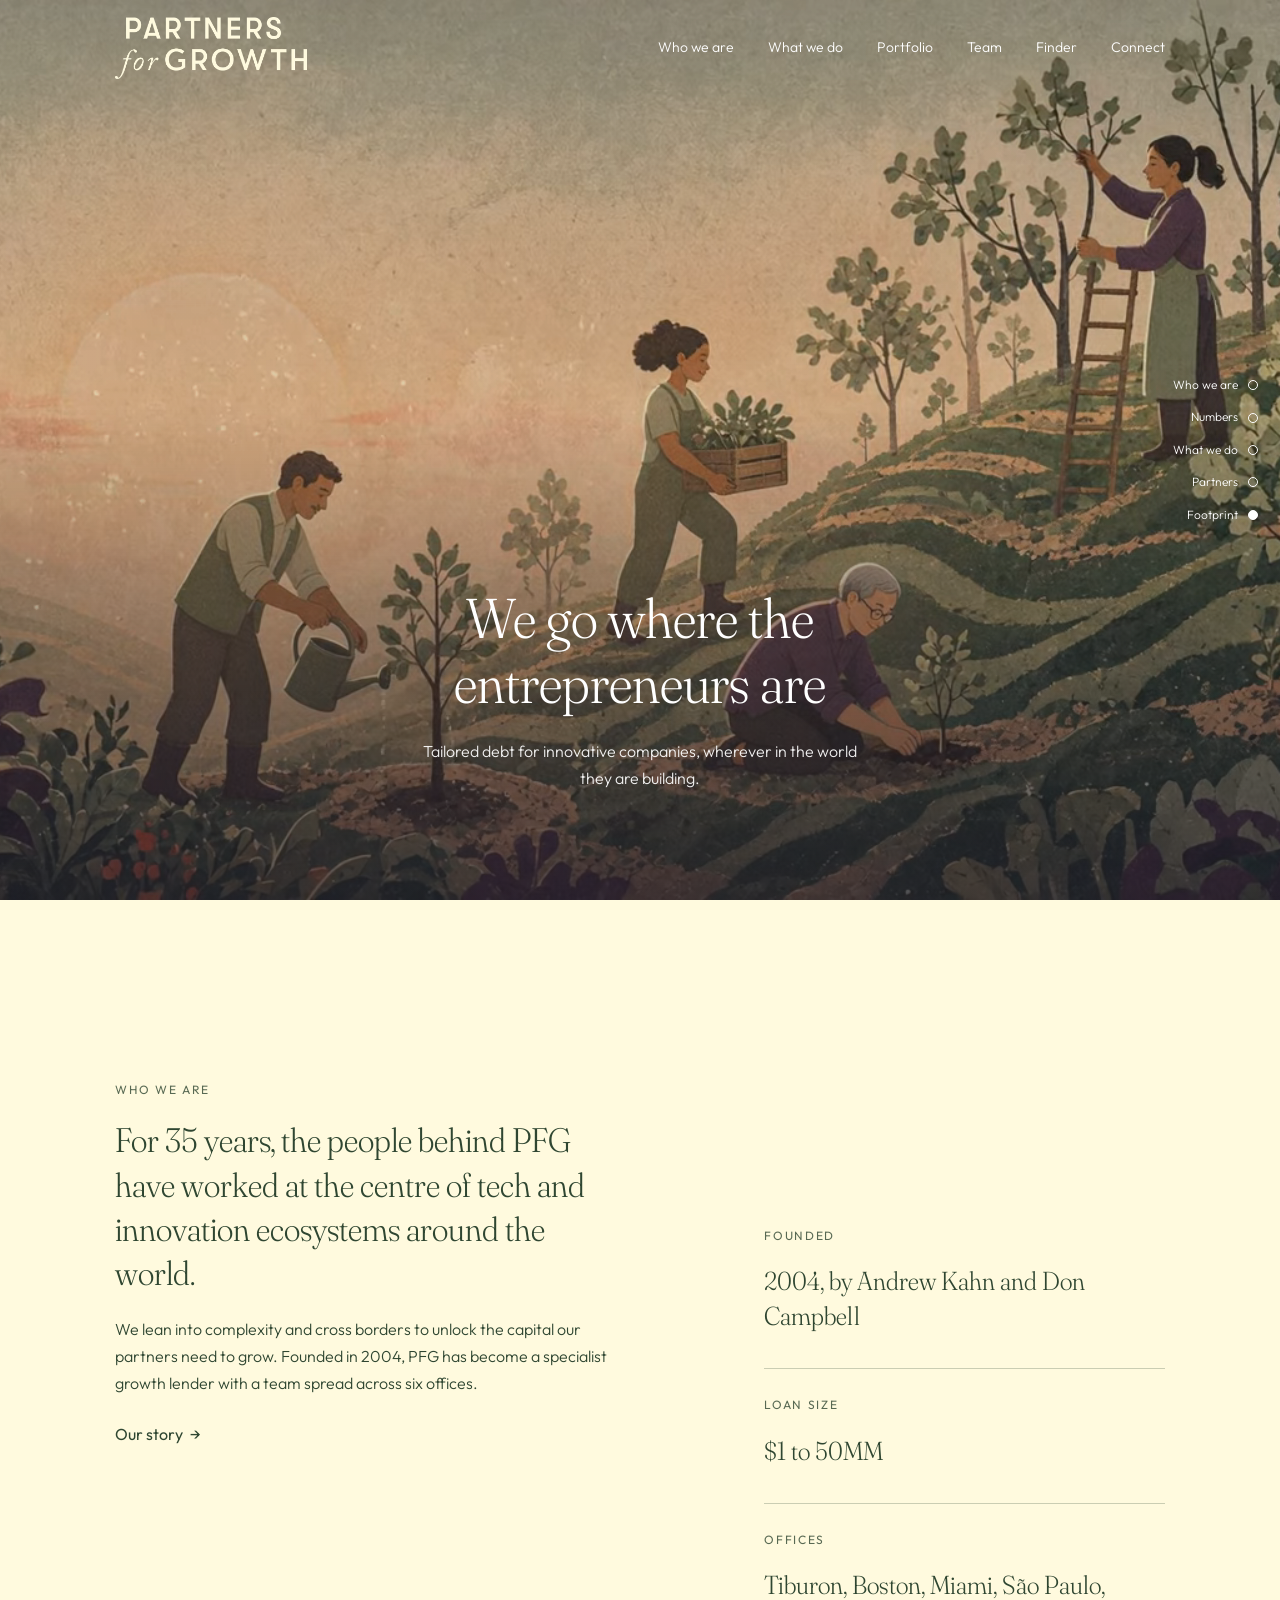
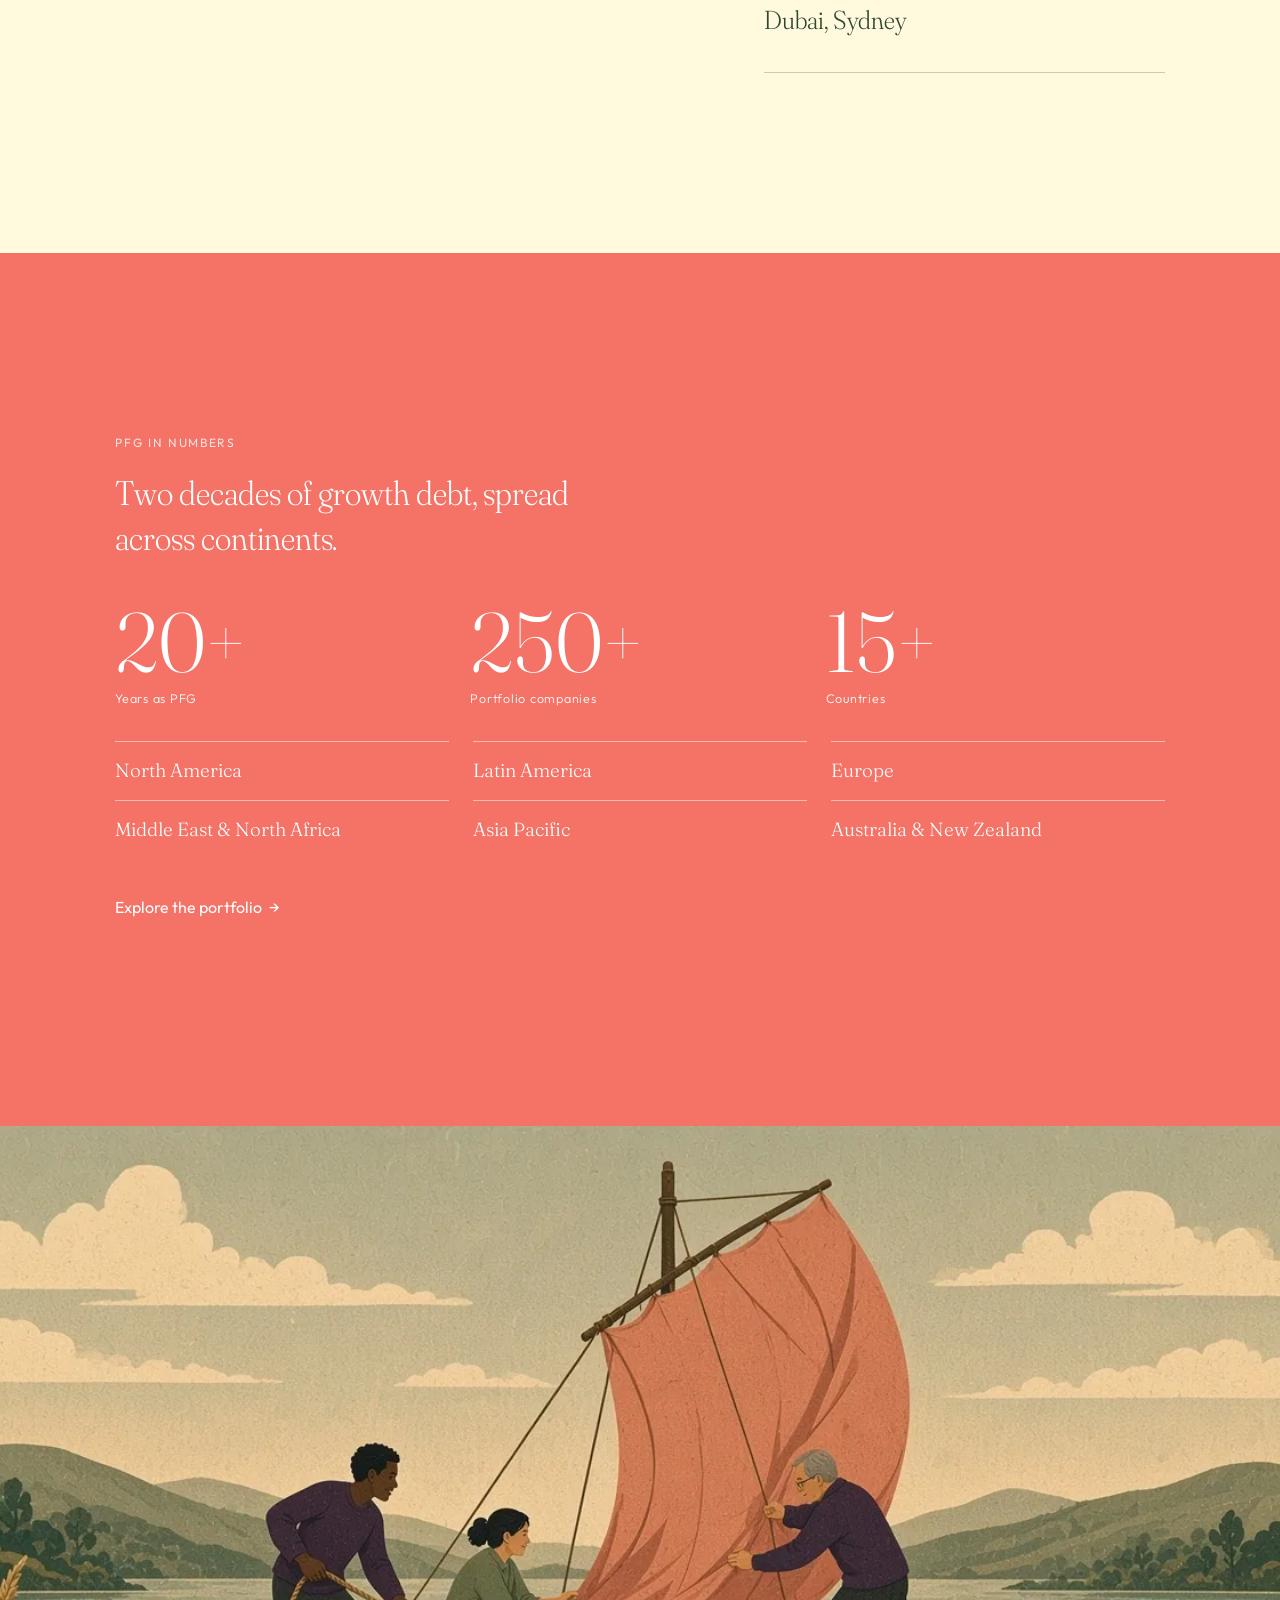
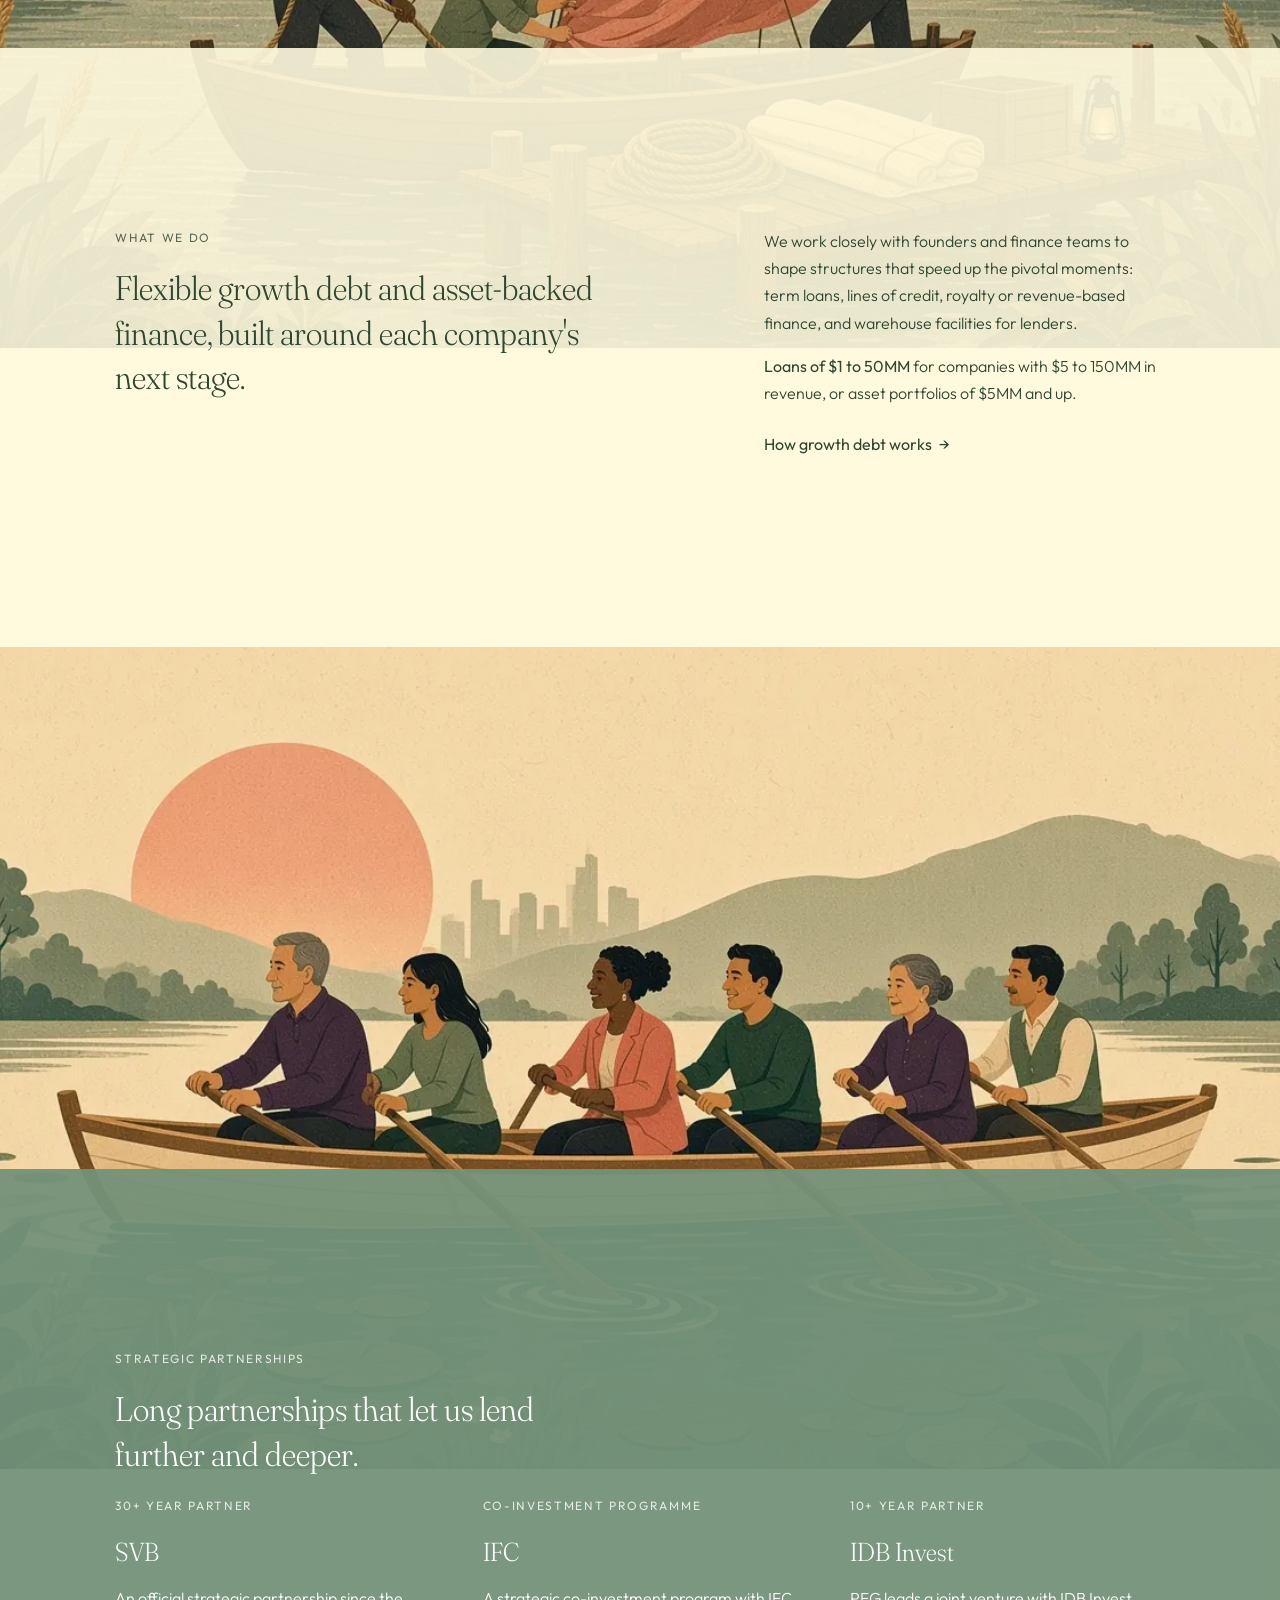
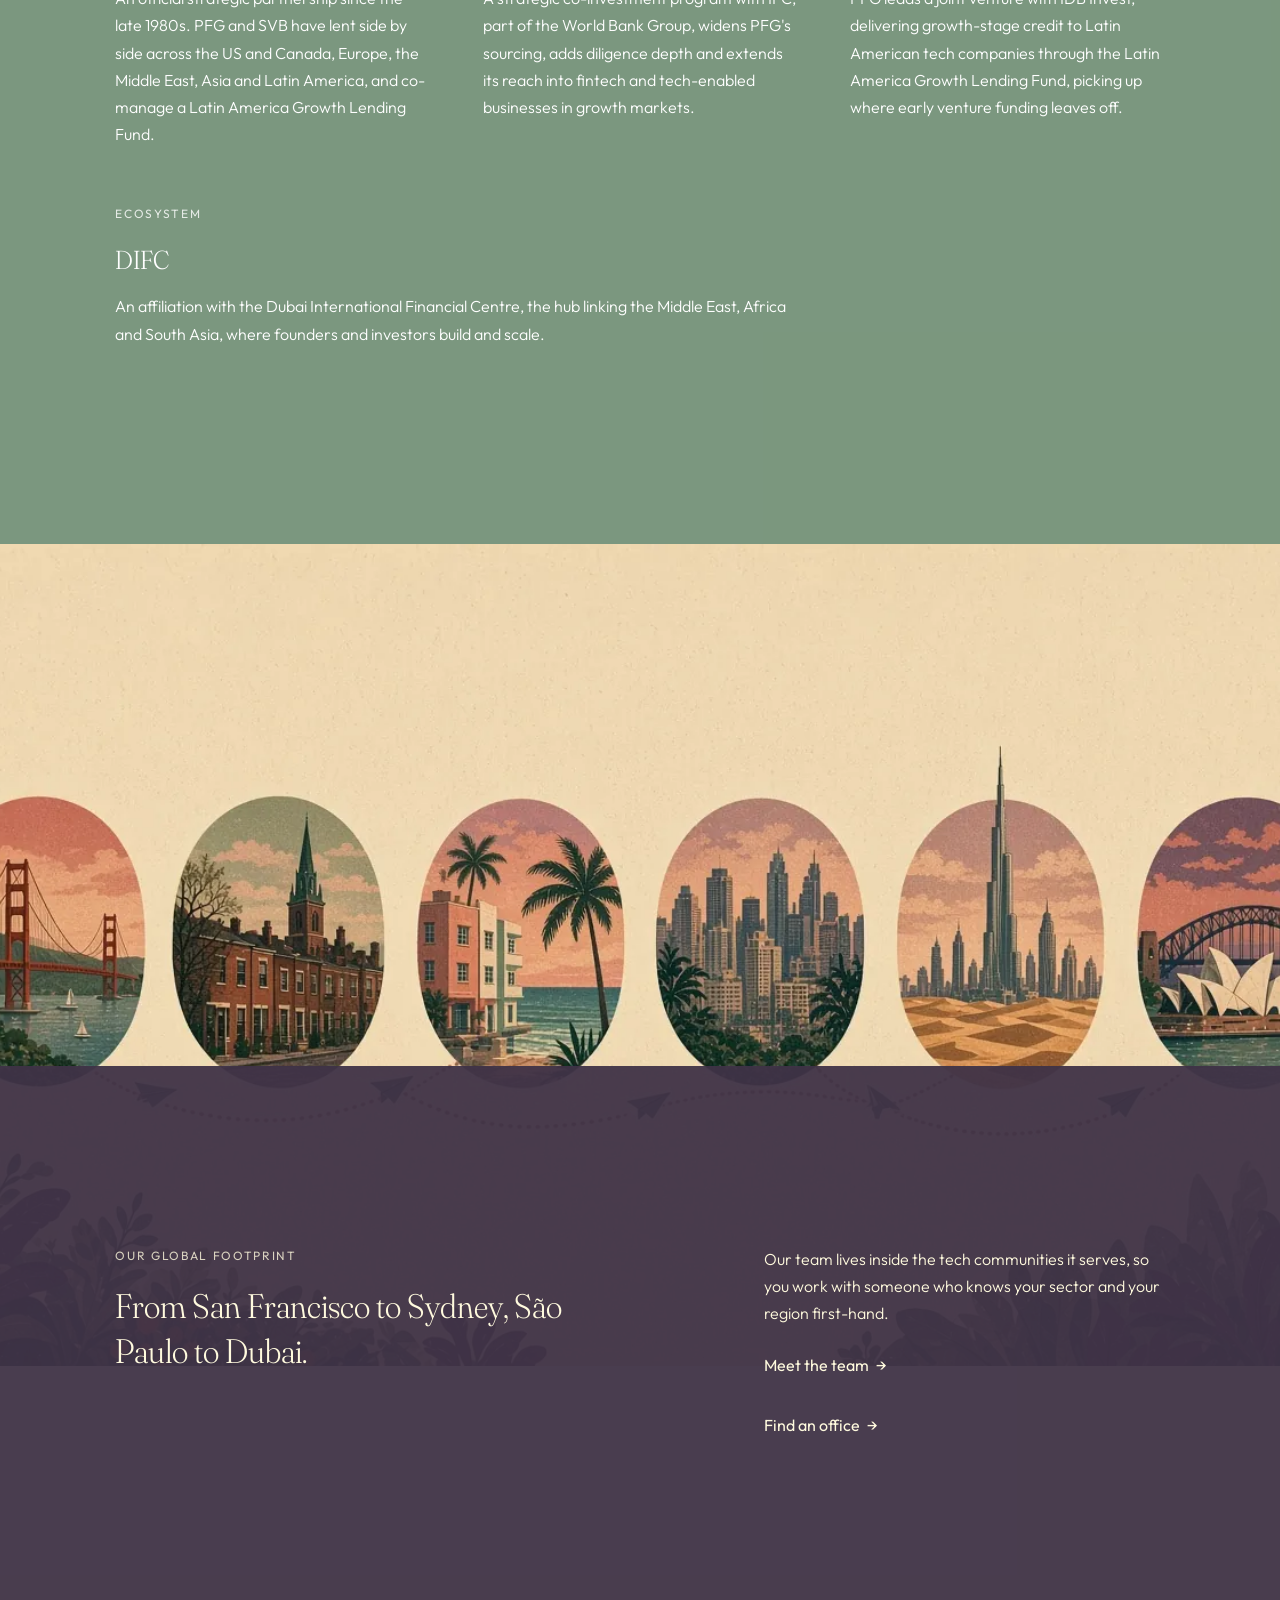
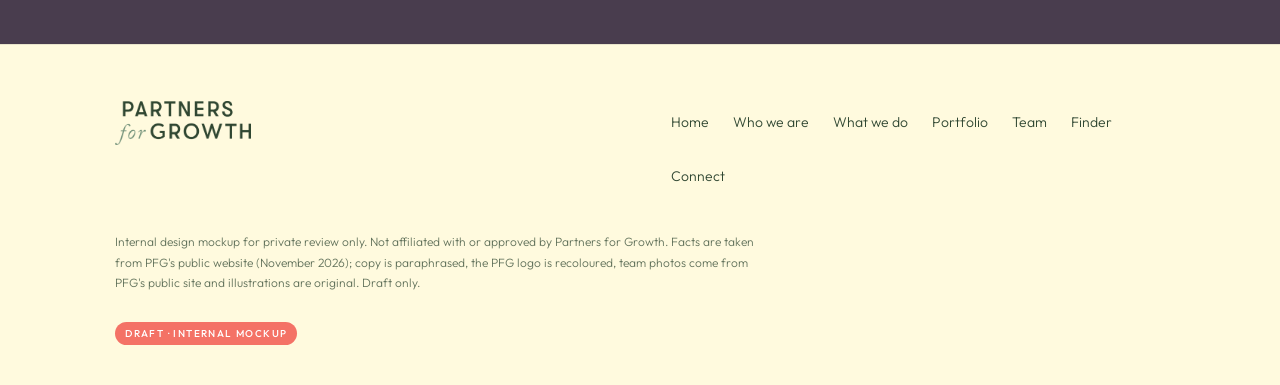
==== commit e56ef0b3: "v3: animated hero, partner profiles with bios, deal flow map, facility finder, scroll motion, phone " ====
--- a/index.html
+++ b/index.html
@@ -1,12 +1,12 @@
 <!doctype html><html lang="en-AU"><head><meta charset="utf-8"><meta name="viewport" content="width=device-width,initial-scale=1">
-<meta name="robots" content="noindex, nofollow"><title>Home · Partners for Growth (internal mockup)</title><meta name="description" content="Internal mockup of the Partners for Growth website">
+<meta name="robots" content="noindex, nofollow"><link rel="icon" href="data:image/svg+xml,%3Csvg xmlns=%22http://www.w3.org/2000/svg%22 viewBox=%220 0 32 32%22%3E%3Ccircle cx=%2216%22 cy=%2216%22 r=%2216%22 fill=%22%232F4631%22/%3E%3C/svg%3E"><title>Home · Partners for Growth (internal mockup)</title><meta name="description" content="Internal mockup of the Partners for Growth website">
 <link rel="preconnect" href="https://fonts.googleapis.com"><link rel="preconnect" href="https://fonts.gstatic.com" crossorigin>
 <link href="https://fonts.googleapis.com/css2?family=Fraunces:ital,opsz,wght,SOFT@0,9..144,300..400,50;1,9..144,300,50&family=Outfit:wght@300;400;500&display=swap" rel="stylesheet">
-<link rel="stylesheet" href="css/site.css?v=v2"></head><body class="home">
-<header class="hdr"><a class="brand" href="index.html" aria-label="Partners for Growth home"><img src="assets/brand/pfg-logo-cream.png" alt="Partners for Growth" width="720" height="233"></a><nav class="nav" aria-label="Main"><a href="who-we-are.html">Who we are</a><a href="growth-debt.html">What we do</a><a href="portfolio.html">Portfolio</a><a href="team.html">Team</a><a href="connect.html">Connect</a></nav>
+<link rel="stylesheet" href="css/site.css?v=v3"></head><body class="home">
+<header class="hdr"><a class="brand" href="index.html" aria-label="Partners for Growth home"><img src="assets/brand/pfg-logo-cream.png" alt="Partners for Growth" width="720" height="233"></a><nav class="nav" aria-label="Main"><a href="who-we-are.html">Who we are</a><a href="growth-debt.html">What we do</a><a href="portfolio.html">Portfolio</a><a href="team.html">Team</a><a href="finder.html">Finder</a><a href="connect.html">Connect</a></nav>
 <button class="burger" aria-label="Menu" aria-expanded="false"><i></i><i></i></button></header>
-<div class="overlay" role="dialog" aria-label="Menu"><img class="ologo" src="assets/brand/pfg-logo-cream.png" alt="Partners for Growth" width="720" height="233"><a href="index.html">Home</a><a href="who-we-are.html">Who we are</a><a href="growth-debt.html">What we do</a><a href="portfolio.html">Portfolio</a><a href="team.html">Team</a><a href="connect.html">Connect</a></div><nav class="rail" aria-label="Sections"><a href="#who"><span>Who we are</span><i></i></a><a href="#numbers"><span>Numbers</span><i></i></a><a href="#what"><span>What we do</span><i></i></a><a href="#partners"><span>Partners</span><i></i></a><a href="#footprint"><span>Footprint</span><i></i></a></nav>
-<main><section class="hero"><img class="scene" src="assets/img/hero-orchard.webp?v=v2" alt="Illustration: people tending young trees on terraced hills at dawn"><div class="shade"></div>
+<div class="overlay" role="dialog" aria-label="Menu"><img class="ologo" src="assets/brand/pfg-logo-cream.png" alt="Partners for Growth" width="720" height="233"><a href="index.html">Home</a><a href="who-we-are.html">Who we are</a><a href="growth-debt.html">What we do</a><a href="portfolio.html">Portfolio</a><a href="team.html">Team</a><a href="finder.html">Finder</a><a href="connect.html">Connect</a></div><nav class="rail" aria-label="Sections"><a href="#who"><span>Who we are</span><i></i></a><a href="#numbers"><span>Numbers</span><i></i></a><a href="#what"><span>What we do</span><i></i></a><a href="#partners"><span>Partners</span><i></i></a><a href="#footprint"><span>Footprint</span><i></i></a></nav>
+<main><section class="hero"><img class="scene" src="assets/img/hero-orchard.webp?v=v2" alt="Illustration: people tending young trees on terraced hills at dawn"><video class="scene hero-video" autoplay muted loop playsinline preload="auto" poster="assets/img/hero-poster.webp?v=v3" aria-hidden="true" tabindex="-1"><source src="assets/video/hero-loop.webm?v=v3" type="video/webm"><source src="assets/video/hero-loop.mp4?v=v3" type="video/mp4"></video><div class="shade"></div>
 <div class="wrap fx"><h1 class="big">We go where the entrepreneurs are</h1><p>Tailored debt for innovative companies, wherever in the world they are building.</p></div></section>
 <section class="sec paper" id="who"><div class="wrap grid">
 <div class="c6 fx"><span class="label">Who we are</span><h2 class="sect">For 35 years, the people behind PFG have worked at the centre of tech and innovation ecosystems around the world.</h2>
@@ -16,18 +16,17 @@
 <div class="stats fx"><div class="stat"><b>20+</b><span>Years as PFG</span></div><div class="stat"><b>250+</b><span>Portfolio companies</span></div><div class="stat"><b>15+</b><span>Countries</span></div></div>
 <ul class="regions fx"><li>North America</li><li>Latin America</li><li>Europe</li><li>Middle East &amp; North Africa</li><li>Asia Pacific</li><li>Australia &amp; New Zealand</li></ul>
 <p style="margin-top:40px" class="fx"><a class="arrow" href="portfolio.html">Explore the portfolio</a></p></div></section>
-<section class="pad" id=what ><div class="art"><img src="assets/img/what-we-do-sail.webp?v=v2" alt="Illustration: a crew rigging a new sail on a small boat as the wind picks up, with spare rope, sails and supplies on the jetty" loading="lazy"></div><div class="panel pv-paper sec"><div class="wrap grid"><div class="c6 fx"><span class="label">What we do</span><h2 class="sect">Flexible growth debt and asset-backed finance, built around each company's next stage.</h2></div>
+<section class="pad " id=what ><div class="art"><img src="assets/img/what-we-do-sail.webp?v=v2" alt="Illustration: a crew rigging a new sail on a small boat as the wind picks up, with spare rope, sails and supplies on the jetty" loading="lazy"></div><div class="panel pv-paper sec"><div class="wrap grid"><div class="c6 fx"><span class="label">What we do</span><h2 class="sect">Flexible growth debt and asset-backed finance, built around each company's next stage.</h2></div>
 <div class="c5 push fx"><p>We work closely with founders and finance teams to shape structures that speed up the pivotal moments: term loans, lines of credit, royalty or revenue-based finance, and warehouse facilities for lenders.</p>
 <p><strong style="font-weight:400">Loans of $1 to 50MM</strong> for companies with $5 to 150MM in revenue, or asset portfolios of $5MM and up.</p><a class="arrow" href="growth-debt.html">How growth debt works</a></div></div></div></section>
-<section class="pad" id=partners data-dark=1><div class="art"><img src="assets/img/partners-rowing.webp?v=v2" alt="Illustration: six people rowing one long boat in time across a wide river at dawn" loading="lazy"></div><div class="panel pv-sage sec"><div class="wrap"><div class="fx"><span class="label">Strategic partnerships</span><h2 class="sect" style="max-width:26ch">Long partnerships that let us lend further and deeper.</h2></div><div class="three">
+<section class="pad " id=partners data-dark=1><div class="art"><img src="assets/img/partners-rowing.webp?v=v2" alt="Illustration: six people rowing one long boat in time across a wide river at dawn" loading="lazy"></div><div class="panel pv-sage sec"><div class="wrap"><div class="fx"><span class="label">Strategic partnerships</span><h2 class="sect" style="max-width:26ch">Long partnerships that let us lend further and deeper.</h2></div><div class="three">
 <div class="fx"><span class="label">30+ year partner</span><h3 class="med">SVB</h3><p>An official strategic partnership since the late 1980s. PFG and SVB have lent side by side across the US and Canada, Europe, the Middle East, Asia and Latin America, and co-manage a Latin America Growth Lending Fund.</p></div>
 <div class="fx"><span class="label">Co-investment programme</span><h3 class="med">IFC</h3><p>A strategic co-investment program with IFC, part of the World Bank Group, widens PFG's sourcing, adds diligence depth and extends its reach into fintech and tech-enabled businesses in growth markets.</p></div>
 <div class="fx"><span class="label">10+ year partner</span><h3 class="med">IDB Invest</h3><p>PFG leads a joint venture with IDB Invest, delivering growth-stage credit to Latin American tech companies through the Latin America Growth Lending Fund, picking up where early venture funding leaves off.</p></div>
 </div><div class="fx" style="margin-top:40px"><span class="label">Ecosystem</span><h3 class="med">DIFC</h3><p style="max-width:62ch">An affiliation with the Dubai International Financial Centre, the hub linking the Middle East, Africa and South Asia, where founders and investors build and scale.</p></div></div></div></section>
-<section class="pad" id=footprint data-dark=1><div class="art"><img src="assets/img/footprint-cities.webp?v=v2" alt="Illustration: six city vignettes, from the Golden Gate Bridge to the Sydney Opera House, linked by a dotted flight path" loading="lazy"></div><div class="panel pv-plum sec"><div class="wrap grid"><div class="c6 fx"><span class="label">Our global footprint</span><h2 class="sect">From San Francisco to Sydney, São Paulo to Dubai.</h2></div>
+<section class="pad swipe" id=footprint data-dark=1><div class="art"><img src="assets/img/footprint-cities.webp?v=v2" alt="Illustration: six city vignettes, from the Golden Gate Bridge to the Sydney Opera House, linked by a dotted flight path" loading="lazy"><span class="swipe-hint" aria-hidden="true">Swipe to see all six cities</span></div><div class="panel pv-plum sec"><div class="wrap grid"><div class="c6 fx"><span class="label">Our global footprint</span><h2 class="sect">From San Francisco to Sydney, São Paulo to Dubai.</h2></div>
 <div class="c5 push fx"><p>Our team lives inside the tech communities it serves, so you work with someone who knows your sector and your region first-hand.</p><p><a class="arrow" href="team.html">Meet the team</a></p><p><a class="arrow" href="connect.html">Find an office</a></p></div></div></div></section></main>
 <footer class="ftr"><div class="wrap"><div class="grid"><div class="c6"><a class="brand" href="index.html" aria-label="Partners for Growth home"><img src="assets/brand/pfg-logo-green.png" alt="Partners for Growth" width="720" height="233"></a></div>
-<div class="c6"><nav aria-label="Footer"><a href="index.html">Home</a><a href="who-we-are.html">Who we are</a><a href="growth-debt.html">What we do</a><a href="portfolio.html">Portfolio</a><a href="team.html">Team</a><a href="connect.html">Connect</a><a href="characters.html">Character options</a></nav></div></div>
-<p class="legal">Internal design mockup for private review only. Not affiliated with or approved by Partners for Growth. Facts are taken from PFG's public website (November 2026); copy is paraphrased, the PFG logo is recoloured, team photos come from PFG's public site and illustrations are original. Draft only.</p></div></footer>
-<div class="draft">Draft · internal mockup</div>
-<script src="js/portfolio-data.js"></script><script src="js/site.js?v=1794595943"></script></body></html>+<div class="c6"><nav aria-label="Footer"><a href="index.html">Home</a><a href="who-we-are.html">Who we are</a><a href="growth-debt.html">What we do</a><a href="portfolio.html">Portfolio</a><a href="team.html">Team</a><a href="finder.html">Finder</a><a href="connect.html">Connect</a></nav></div></div>
+<p class="legal">Internal design mockup for private review only. Not affiliated with or approved by Partners for Growth. Facts are taken from PFG's public website (November 2026); copy is paraphrased, the PFG logo is recoloured, team photos come from PFG's public site and illustrations are original. Draft only.</p><p class="draft">Draft · internal mockup</p></div></footer>
+<script src="js/portfolio-data.js"></script><script src="js/site.js?v=v3"></script></body></html>
--- a/css/site.css
+++ b/css/site.css
@@ -173,3 +173,139 @@
 
 /* v2: sector card illustrations */
 .sector img{display:block;width:100%;height:auto;aspect-ratio:4/3;object-fit:cover;border-radius:4px;margin-bottom:20px}
+
+/* ===== v3 ===== */
+/* hero video */
+.hero video.scene{position:absolute;inset:0;width:100%;height:100%;object-fit:cover;object-position:42% 60%;opacity:0;transition:opacity 1.2s ease}
+.hero.playing video.scene{opacity:1}
+.hero.playing img.scene{animation:none}
+@media(prefers-reduced-motion:reduce){.hero video.scene{display:none}}
+
+/* draft label now sits in the footer, never over content */
+.ftr .draft,.draft{position:static;display:inline-block;margin:16px 0 0;font-size:10px;padding:5px 10px;border-radius:999px;pointer-events:auto;left:auto;bottom:auto}
+
+/* tap targets */
+.burger{width:44px;height:44px;margin-right:-6px}
+.burger i{left:6px;right:6px}
+.burger i:first-child{top:17px}.burger i:last-child{bottom:17px}
+.open .burger i:first-child{top:21px}.open .burger i:last-child{bottom:21px}
+.filters button{min-height:44px;padding:10px 16px}
+.ftr nav a{padding:10px 0}
+.arrow{padding:8px 0}
+.pill{min-height:44px;padding:10px 18px;border:1px solid currentColor;border-radius:999px;background:transparent;color:inherit;font:400 14px var(--sans);cursor:pointer;display:inline-flex;align-items:center;gap:8px}
+.pill:hover{background:rgba(255,255,255,.12)}
+
+/* phone: show most of each scene, panels overlap only slightly */
+@media(max-width:767px){
+.pad .art{height:calc(100vw * .667);min-height:0}
+.pad::before{height:calc(100vw * .667 - 28px);min-height:0}
+.pad.swipe .art{height:360px;overflow-x:auto;overflow-y:hidden;-webkit-overflow-scrolling:touch;overscroll-behavior-x:contain;scrollbar-width:none}
+.pad.swipe .art::-webkit-scrollbar{display:none}
+.pad.swipe .art img{width:auto;height:100%;max-width:none;object-fit:fill}
+.pad.swipe::before{height:332px}
+.swipe-hint{position:absolute;left:14px;top:14px;background:var(--plum-95);color:var(--paper);font:400 12px var(--sans);letter-spacing:.04em;padding:6px 12px;border-radius:999px;pointer-events:none}
+}
+@media(min-width:768px){.swipe-hint{display:none}}
+
+/* team bar + cards as buttons */
+.teambar{display:flex;flex-wrap:wrap;align-items:center;gap:12px 20px;margin-bottom:40px}
+.teambar p{margin:0;opacity:.8;flex:1 1 220px}
+.person{background:none;border:0;color:inherit;text-align:left;font:inherit;padding:10px;margin:-10px;border-radius:10px;cursor:pointer;width:calc(100% + 20px);transition:background-color .3s}
+.person:hover,.person:focus-visible{background:rgba(255,250,222,.08)}
+.person:focus-visible{outline:2px solid var(--coral);outline-offset:2px}
+.pmeta{display:flex;flex-direction:column;min-width:0}
+.pname{font-family:var(--serif);font-weight:300;font-size:21px;line-height:1.25;margin-bottom:.15em}
+.ptitle{font-size:13.5px;line-height:1.45;opacity:.9}
+.ptitle.na{font-style:italic;opacity:.65}
+.pmore{font-size:11px;letter-spacing:.14em;text-transform:uppercase;margin-top:8px;opacity:.7}
+.pmore::after{content:" →"}
+
+/* profile dialog: centred card on desktop, bottom sheet on phones */
+.profile{border:0;padding:0;width:min(760px,calc(100% - 40px));max-height:calc(100dvh - 60px);background:var(--paper);color:var(--ink);border-radius:8px;overflow:auto;overscroll-behavior:contain}
+.profile::backdrop{background:rgba(36,30,40,.62)}
+.profile[open]{animation:pfin .35s cubic-bezier(.2,.7,.2,1)}
+@keyframes pfin{from{opacity:0;transform:translateY(24px)}to{opacity:1;transform:none}}
+.profile .sheet{position:relative;padding:36px 32px 32px}
+.profile .close{position:absolute;top:8px;right:8px;width:44px;height:44px;border:0;background:none;font-size:30px;line-height:1;color:var(--ink);cursor:pointer;border-radius:50%}
+.profile .close:hover{background:var(--sand)}
+.pf-head{display:flex;gap:22px;align-items:center;margin-bottom:22px;padding-right:36px}
+.pf-head img{width:120px;height:120px;border-radius:50%;object-fit:cover;background:var(--sand);flex:0 0 120px}
+.pf-head h2{font-size:30px;margin:0 0 .2em}
+.pf-head p{margin:0;font-size:14px;opacity:.85}
+.pf-region{font-size:12px;letter-spacing:.14em;text-transform:uppercase;margin-top:8px!important;opacity:.7!important}
+.chips{list-style:none;padding:0;margin:8px 0 18px;display:flex;flex-wrap:wrap;gap:8px}
+.chips li{font-size:12.5px;padding:5px 12px;border-radius:999px;background:var(--sand);color:var(--ink)}
+.pf-bio{font-size:15.5px;line-height:1.7}
+.pf-prior{padding-left:18px;margin:6px 0 18px;font-size:14px}
+.pf-soon{font-style:italic;opacity:.7}
+.pf-cta{display:flex;flex-wrap:wrap;gap:12px;align-items:center;margin-top:10px;padding-top:18px;border-top:1px solid var(--sand)}
+.pf-cta .btn{min-height:44px}
+@media(max-width:767px){
+.profile{width:100%;max-width:100%;margin:auto 0 0;border-radius:18px 18px 0 0;max-height:90dvh}
+.profile[open]{animation:pfup .38s cubic-bezier(.2,.7,.2,1)}
+@keyframes pfup{from{transform:translateY(100%)}to{transform:none}}
+.profile .sheet{padding:30px 20px 28px}
+.profile .sheet::before{content:"";position:absolute;top:10px;left:50%;width:44px;height:4px;border-radius:4px;background:var(--sand);transform:translateX(-50%)}
+.pf-head{flex-direction:column;align-items:flex-start;gap:14px}
+.pf-head img{width:96px;height:96px;flex-basis:96px}
+.pf-head h2{font-size:26px}
+}
+
+/* deal flow map */
+.dealmap .mapscroll{margin-top:30px;overflow-x:auto;-webkit-overflow-scrolling:touch;overscroll-behavior-x:contain;border-radius:8px;background:var(--paper)}
+.mapbox{position:relative;min-width:760px}
+.mapbox img{width:100%;height:auto}
+.pin{position:absolute;width:44px;height:44px;transform:translate(-50%,-50%);background:none;border:0;padding:0;cursor:pointer;color:var(--ink)}
+.pin i{display:block;width:18px;height:18px;margin:auto;border-radius:50%;background:var(--coral);border:3px solid var(--paper);box-shadow:0 0 0 2px var(--coral)}
+.pin span{position:absolute;left:50%;top:38px;transform:translateX(-50%);white-space:nowrap;font:400 12px var(--sans);background:var(--paper);padding:3px 9px;border-radius:999px;box-shadow:0 1px 0 rgba(47,70,49,.2)}
+.pin[data-city=boston] span{top:auto;bottom:38px}
+.pin[aria-pressed=true] i,.pin:hover i{background:var(--plum);box-shadow:0 0 0 2px var(--plum)}
+@media(prefers-reduced-motion:no-preference){.pin i{animation:pinpulse 2.8s ease-in-out infinite}}
+@keyframes pinpulse{0%,100%{box-shadow:0 0 0 2px var(--coral)}50%{box-shadow:0 0 0 8px rgba(244,114,102,.25)}}
+.maphint{margin-top:12px;opacity:.7}
+@media(min-width:900px){.maphint{display:none}}
+.citylist{display:flex;flex-wrap:wrap;gap:8px;margin-top:14px}
+.citylist .pill{border-color:rgba(47,70,49,.35)}
+.citylist .pill[aria-pressed=true]{background:var(--ink);color:var(--paper);border-color:var(--ink)}
+.citycard{background:var(--ink);color:var(--paper);padding:22px 22px 18px;border-radius:8px;margin-top:16px;max-width:520px}
+.citycard .chips li{background:rgba(255,250,222,.14);color:var(--paper)}
+.citycard h3{margin:0 0 .3em}
+
+/* finder */
+.finder .fbox{max-width:680px}
+.fprog{height:4px;background:var(--sand);border-radius:4px;overflow:hidden;margin-bottom:14px}
+.fprog i{display:block;height:100%;width:25%;background:var(--coral);transition:width .4s ease}
+.fstep{opacity:.7;margin-bottom:8px}
+.fq{border:0;padding:0;margin:0;min-width:0}
+.fq:not(.cur){display:none}
+.fq legend{font-family:var(--serif);font-weight:300;font-size:26px;line-height:1.3;margin-bottom:20px;padding:0}
+@media(min-width:768px){.fq legend{font-size:32px}}
+.opts{display:grid;gap:10px}
+.opt{min-height:56px;text-align:left;padding:14px 18px;border:1px solid rgba(47,70,49,.3);border-radius:12px;background:rgba(255,255,255,.45);font:400 16px var(--sans);color:var(--ink);cursor:pointer;transition:background-color .2s,color .2s}
+.opt:hover{background:var(--sand)}
+.opt[aria-pressed=true]{background:var(--ink);color:var(--paper);border-color:var(--ink)}
+.fback{margin-top:18px;border-color:rgba(47,70,49,.35)}
+.fresult .rcard{background:var(--ink);color:var(--paper);border-radius:10px;padding:26px 22px}
+.fresult .rcard h2{font-size:30px;margin:.2em 0 .4em}
+.fresult .rcard ul{padding-left:18px;margin:0 0 6px}
+.mates{display:grid;gap:12px;margin:18px 0}
+@media(min-width:600px){.mates{grid-template-columns:1fr 1fr}}
+.mate{display:flex;gap:14px;align-items:center;padding:10px;border-radius:10px;background:rgba(47,70,49,.06);min-height:44px}
+.mate img{width:64px;height:64px;border-radius:50%;object-fit:cover;background:var(--sand);flex:0 0 64px}
+.mate b{font-family:var(--serif);font-weight:300;font-size:18px;display:block;line-height:1.25}
+.mate span{font-size:13px;opacity:.85;line-height:1.4;display:block}
+.factions{display:flex;flex-wrap:wrap;gap:10px;margin-top:8px}
+.fnote{margin-top:26px}
+
+/* scroll motion: panels rise, art drifts (CSS transforms only) */
+.js .pad .panel.rise{opacity:0;transform:translateY(48px);transition:opacity .9s ease,transform .9s cubic-bezier(.2,.7,.2,1);will-change:transform,opacity}
+.js .pad .panel.rise.in{opacity:1;transform:none}
+@supports (animation-timeline: view()){
+@media(prefers-reduced-motion:no-preference){
+.pad:not(.swipe) .art img{animation:artpar linear both;animation-timeline:view();animation-range:cover 0% cover 100%}
+@keyframes artpar{from{transform:translate3d(0,-4%,0) scale(1.08)}to{transform:translate3d(0,4%,0) scale(1.08)}}
+}
+@media(min-width:768px) and (prefers-reduced-motion:no-preference){.pad.swipe .art img{animation:artpar linear both;animation-timeline:view();animation-range:cover 0% cover 100%}}
+}
+@media(prefers-reduced-motion:reduce){.js .pad .panel.rise{opacity:1;transform:none;transition:none}.profile[open]{animation:none}}
+.dealmap .mapscroll{max-width:1100px}
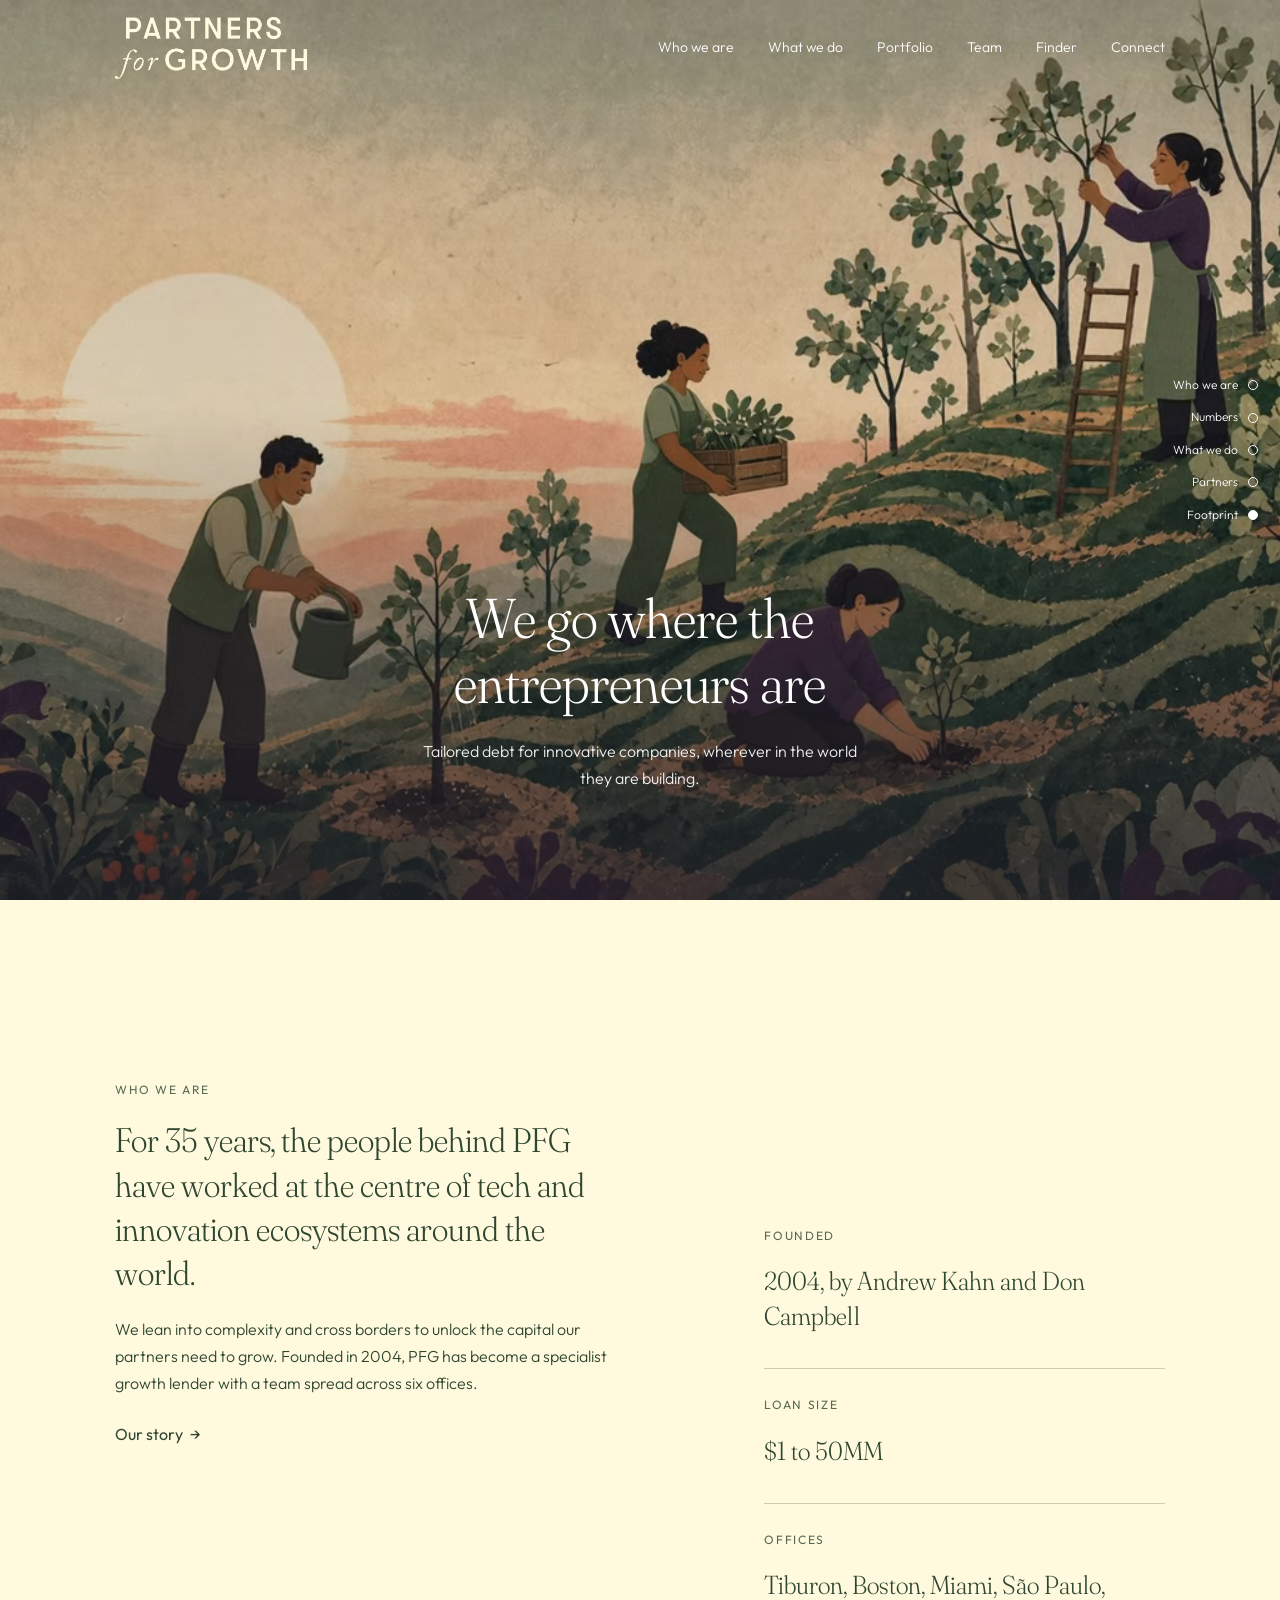
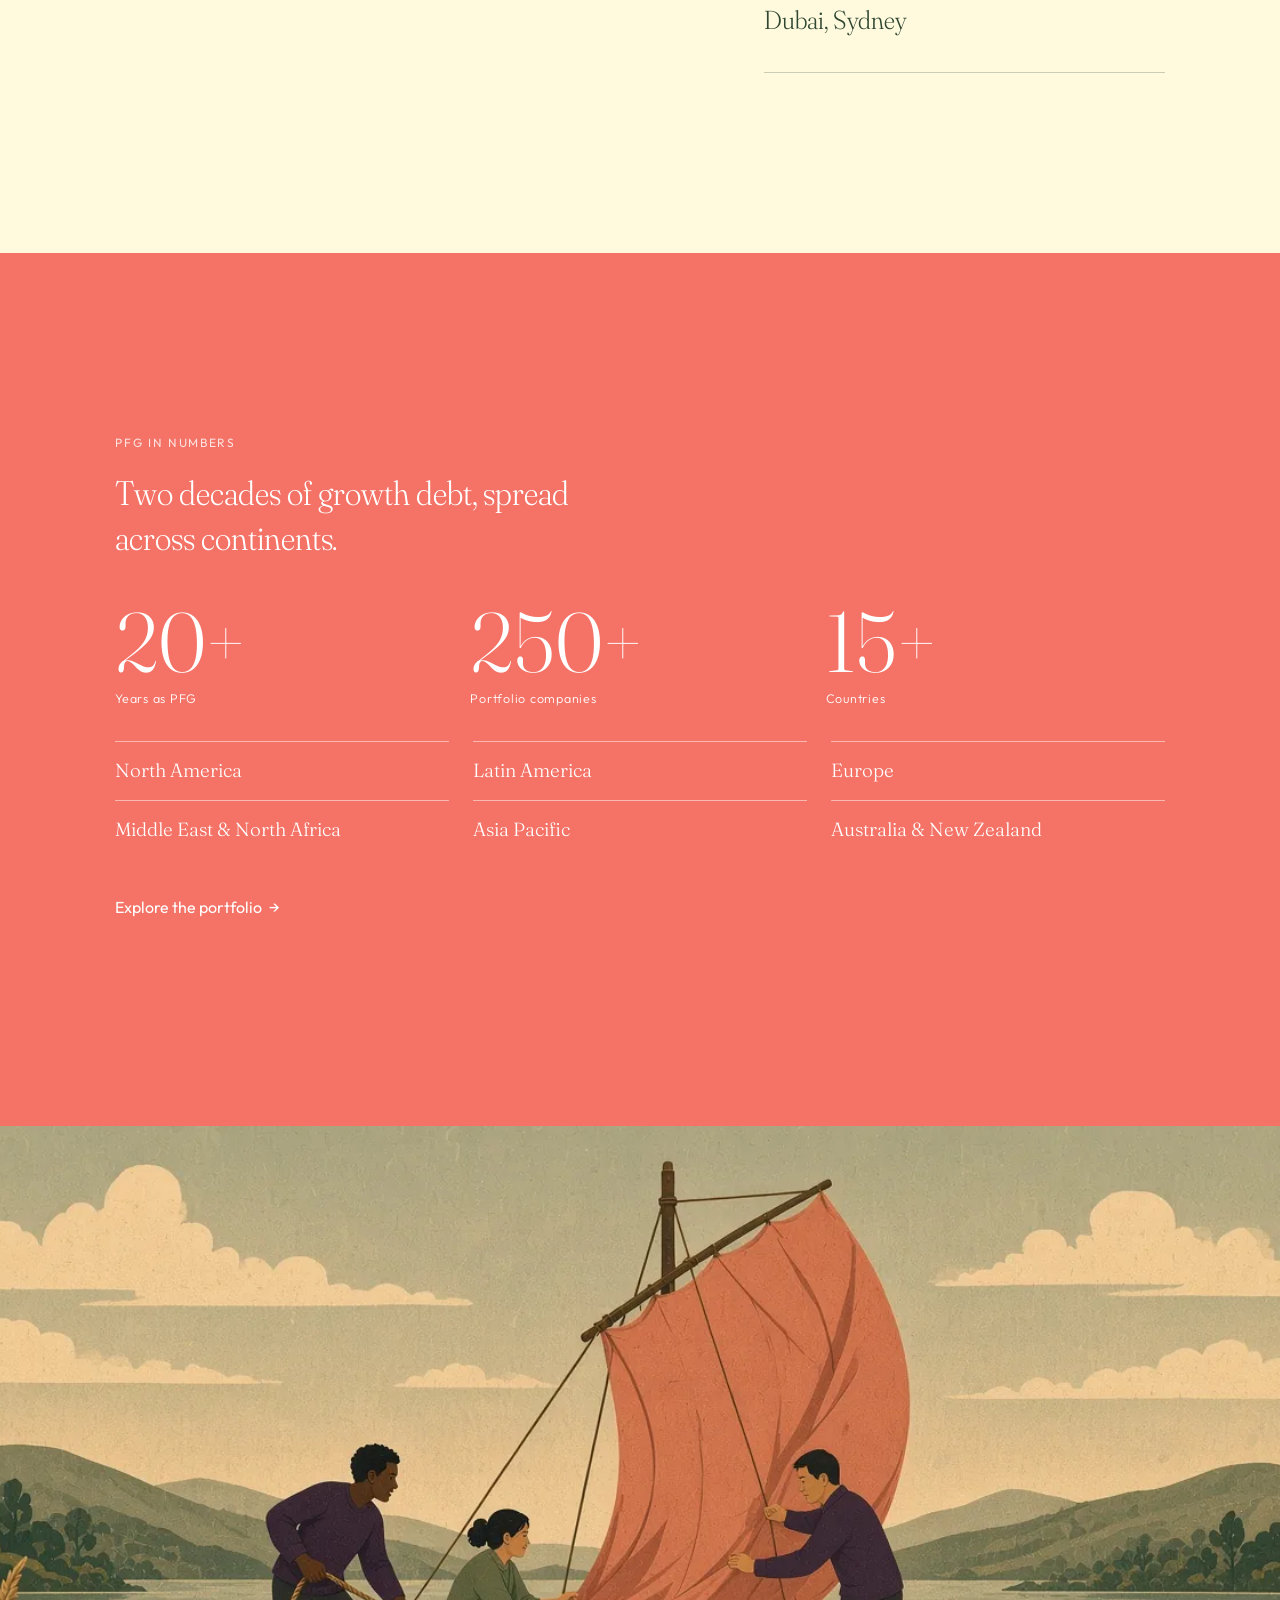
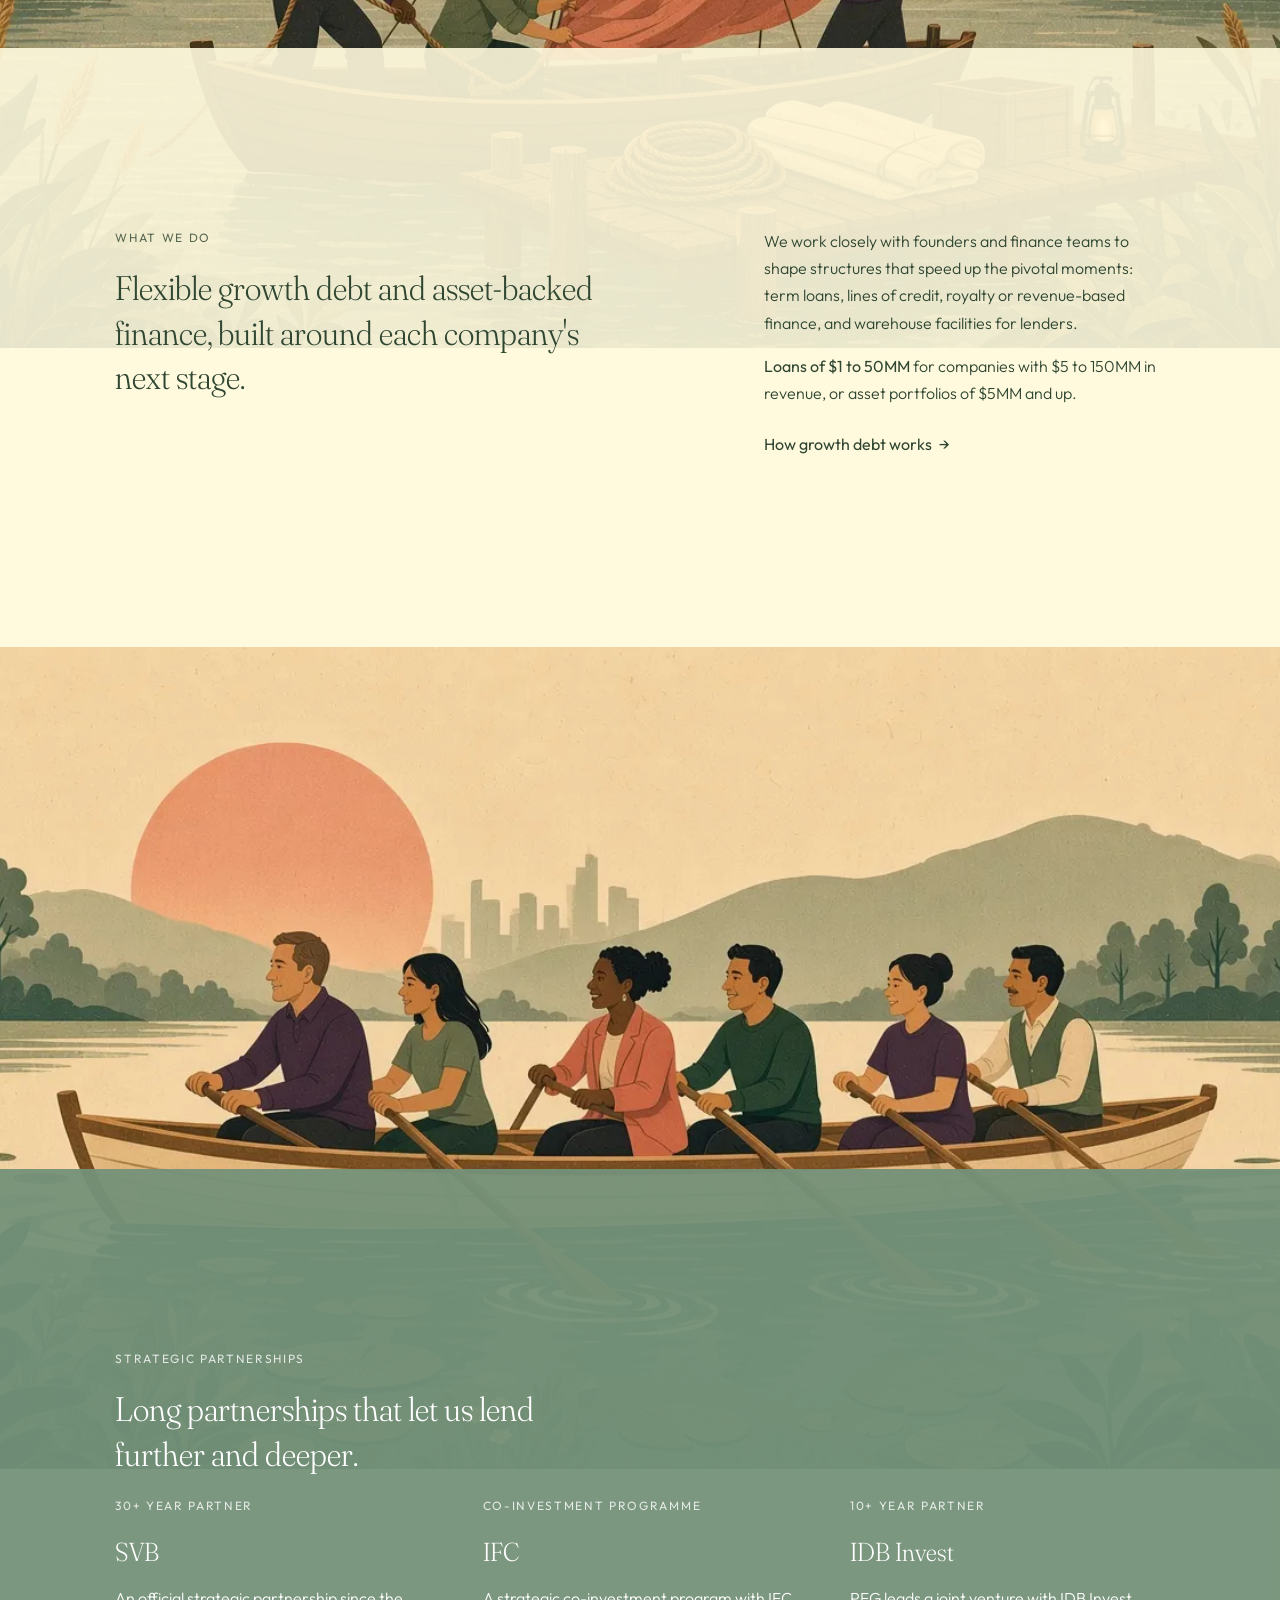
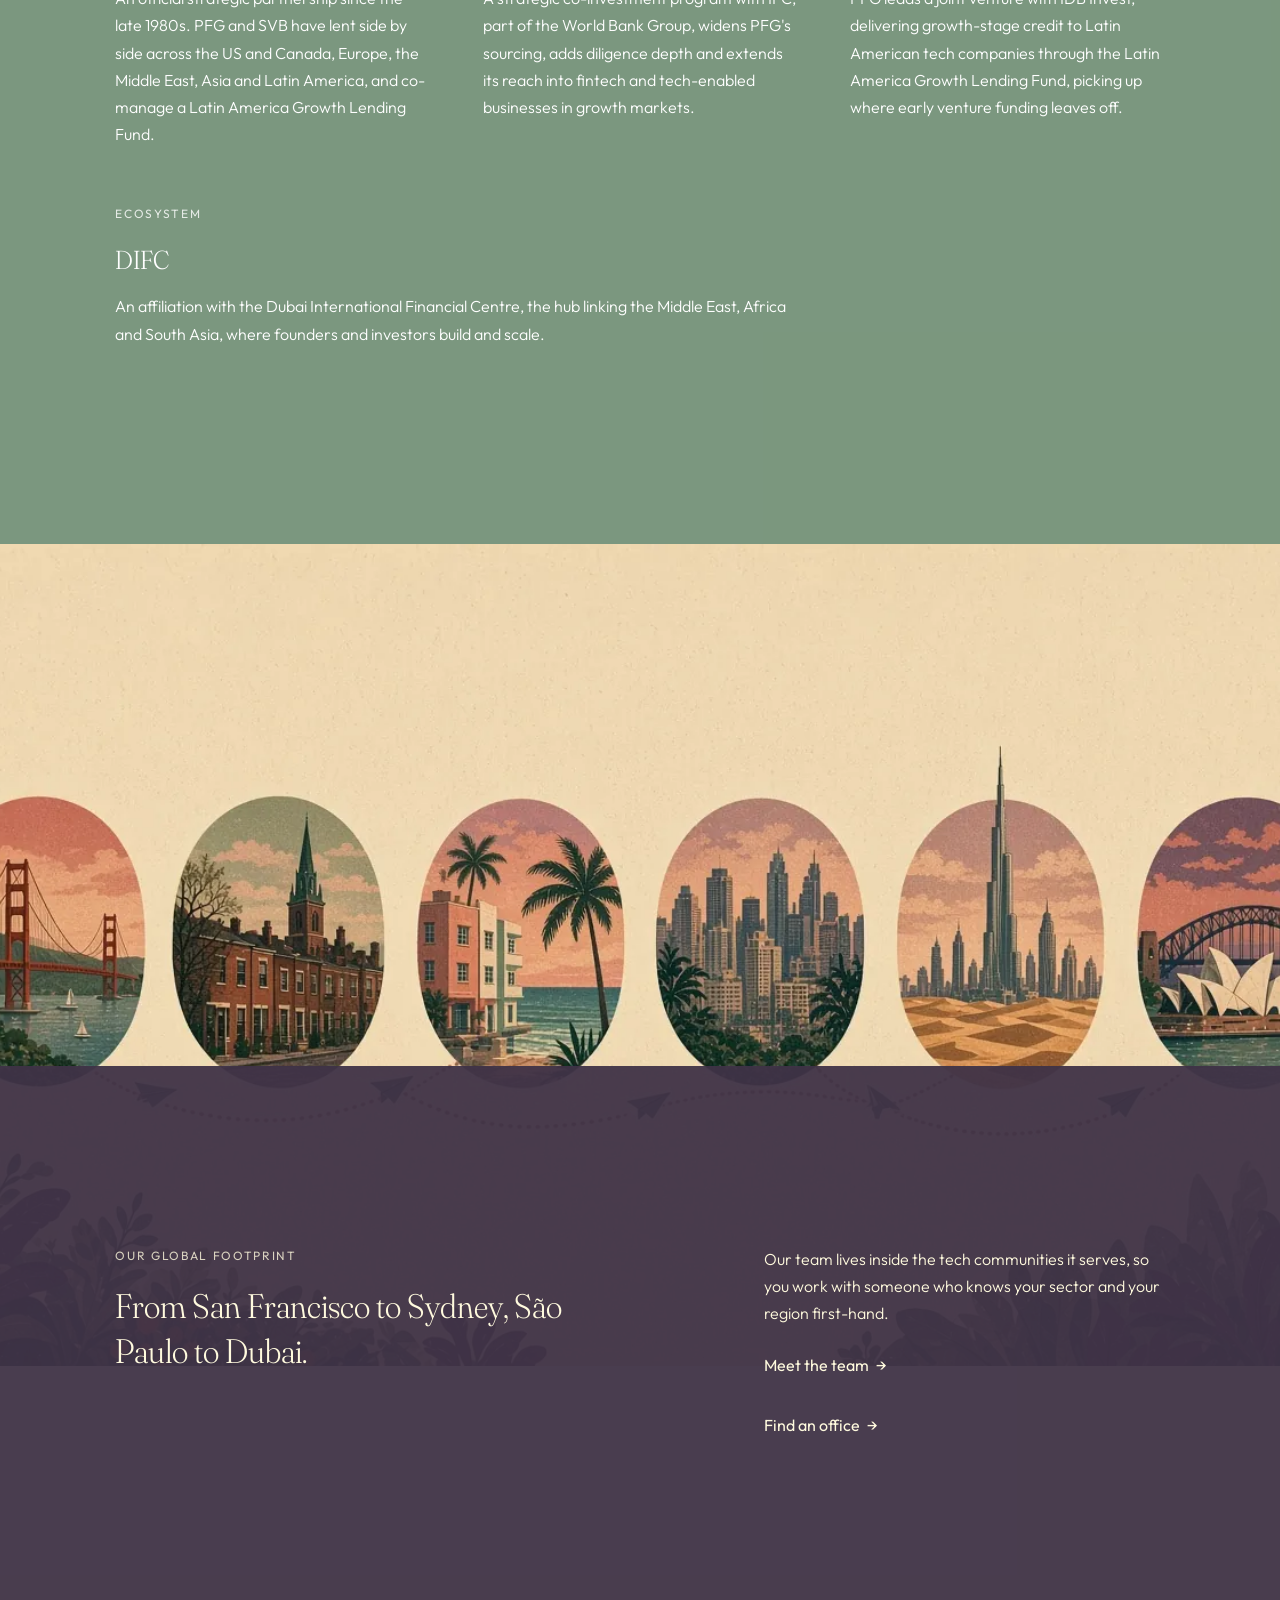
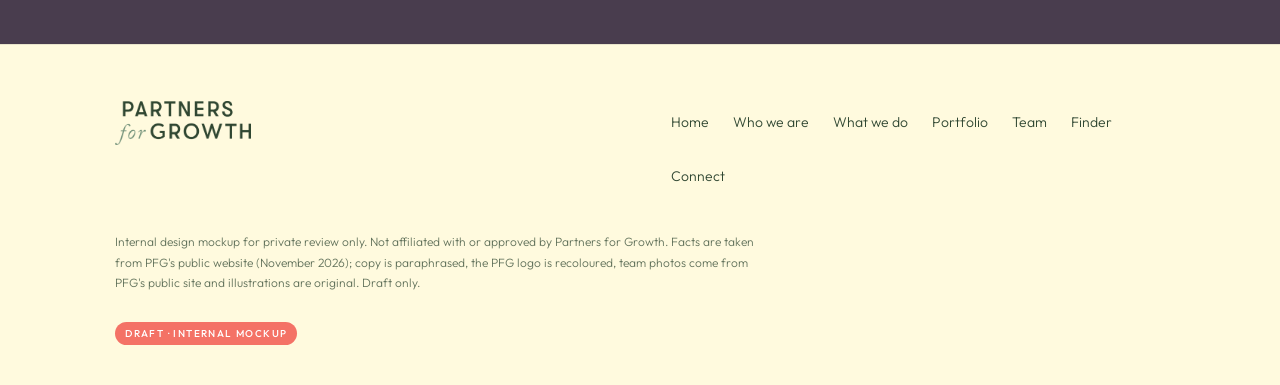
==== commit ba8ee898: "v3: younger figures in generated scene and sector art, new hero loop" ====
--- a/index.html
+++ b/index.html
@@ -6,7 +6,7 @@
 <header class="hdr"><a class="brand" href="index.html" aria-label="Partners for Growth home"><img src="assets/brand/pfg-logo-cream.png" alt="Partners for Growth" width="720" height="233"></a><nav class="nav" aria-label="Main"><a href="who-we-are.html">Who we are</a><a href="growth-debt.html">What we do</a><a href="portfolio.html">Portfolio</a><a href="team.html">Team</a><a href="finder.html">Finder</a><a href="connect.html">Connect</a></nav>
 <button class="burger" aria-label="Menu" aria-expanded="false"><i></i><i></i></button></header>
 <div class="overlay" role="dialog" aria-label="Menu"><img class="ologo" src="assets/brand/pfg-logo-cream.png" alt="Partners for Growth" width="720" height="233"><a href="index.html">Home</a><a href="who-we-are.html">Who we are</a><a href="growth-debt.html">What we do</a><a href="portfolio.html">Portfolio</a><a href="team.html">Team</a><a href="finder.html">Finder</a><a href="connect.html">Connect</a></div><nav class="rail" aria-label="Sections"><a href="#who"><span>Who we are</span><i></i></a><a href="#numbers"><span>Numbers</span><i></i></a><a href="#what"><span>What we do</span><i></i></a><a href="#partners"><span>Partners</span><i></i></a><a href="#footprint"><span>Footprint</span><i></i></a></nav>
-<main><section class="hero"><img class="scene" src="assets/img/hero-orchard.webp?v=v2" alt="Illustration: people tending young trees on terraced hills at dawn"><video class="scene hero-video" autoplay muted loop playsinline preload="auto" poster="assets/img/hero-poster.webp?v=v3" aria-hidden="true" tabindex="-1"><source src="assets/video/hero-loop.webm?v=v3" type="video/webm"><source src="assets/video/hero-loop.mp4?v=v3" type="video/mp4"></video><div class="shade"></div>
+<main><section class="hero"><img class="scene" src="assets/img/hero-orchard.webp?v=v4" alt="Illustration: people tending young trees on terraced hills at dawn"><video class="scene hero-video" autoplay muted loop playsinline preload="auto" poster="assets/img/hero-poster.webp?v=v4" aria-hidden="true" tabindex="-1"><source src="assets/video/hero-loop.webm?v=v4" type="video/webm"><source src="assets/video/hero-loop.mp4?v=v4" type="video/mp4"></video><div class="shade"></div>
 <div class="wrap fx"><h1 class="big">We go where the entrepreneurs are</h1><p>Tailored debt for innovative companies, wherever in the world they are building.</p></div></section>
 <section class="sec paper" id="who"><div class="wrap grid">
 <div class="c6 fx"><span class="label">Who we are</span><h2 class="sect">For 35 years, the people behind PFG have worked at the centre of tech and innovation ecosystems around the world.</h2>
@@ -16,15 +16,15 @@
 <div class="stats fx"><div class="stat"><b>20+</b><span>Years as PFG</span></div><div class="stat"><b>250+</b><span>Portfolio companies</span></div><div class="stat"><b>15+</b><span>Countries</span></div></div>
 <ul class="regions fx"><li>North America</li><li>Latin America</li><li>Europe</li><li>Middle East &amp; North Africa</li><li>Asia Pacific</li><li>Australia &amp; New Zealand</li></ul>
 <p style="margin-top:40px" class="fx"><a class="arrow" href="portfolio.html">Explore the portfolio</a></p></div></section>
-<section class="pad " id=what ><div class="art"><img src="assets/img/what-we-do-sail.webp?v=v2" alt="Illustration: a crew rigging a new sail on a small boat as the wind picks up, with spare rope, sails and supplies on the jetty" loading="lazy"></div><div class="panel pv-paper sec"><div class="wrap grid"><div class="c6 fx"><span class="label">What we do</span><h2 class="sect">Flexible growth debt and asset-backed finance, built around each company's next stage.</h2></div>
+<section class="pad " id=what ><div class="art"><img src="assets/img/what-we-do-sail.webp?v=v4" alt="Illustration: a crew rigging a new sail on a small boat as the wind picks up, with spare rope, sails and supplies on the jetty" loading="lazy"></div><div class="panel pv-paper sec"><div class="wrap grid"><div class="c6 fx"><span class="label">What we do</span><h2 class="sect">Flexible growth debt and asset-backed finance, built around each company's next stage.</h2></div>
 <div class="c5 push fx"><p>We work closely with founders and finance teams to shape structures that speed up the pivotal moments: term loans, lines of credit, royalty or revenue-based finance, and warehouse facilities for lenders.</p>
 <p><strong style="font-weight:400">Loans of $1 to 50MM</strong> for companies with $5 to 150MM in revenue, or asset portfolios of $5MM and up.</p><a class="arrow" href="growth-debt.html">How growth debt works</a></div></div></div></section>
-<section class="pad " id=partners data-dark=1><div class="art"><img src="assets/img/partners-rowing.webp?v=v2" alt="Illustration: six people rowing one long boat in time across a wide river at dawn" loading="lazy"></div><div class="panel pv-sage sec"><div class="wrap"><div class="fx"><span class="label">Strategic partnerships</span><h2 class="sect" style="max-width:26ch">Long partnerships that let us lend further and deeper.</h2></div><div class="three">
+<section class="pad " id=partners data-dark=1><div class="art"><img src="assets/img/partners-rowing.webp?v=v4" alt="Illustration: six people rowing one long boat in time across a wide river at dawn" loading="lazy"></div><div class="panel pv-sage sec"><div class="wrap"><div class="fx"><span class="label">Strategic partnerships</span><h2 class="sect" style="max-width:26ch">Long partnerships that let us lend further and deeper.</h2></div><div class="three">
 <div class="fx"><span class="label">30+ year partner</span><h3 class="med">SVB</h3><p>An official strategic partnership since the late 1980s. PFG and SVB have lent side by side across the US and Canada, Europe, the Middle East, Asia and Latin America, and co-manage a Latin America Growth Lending Fund.</p></div>
 <div class="fx"><span class="label">Co-investment programme</span><h3 class="med">IFC</h3><p>A strategic co-investment program with IFC, part of the World Bank Group, widens PFG's sourcing, adds diligence depth and extends its reach into fintech and tech-enabled businesses in growth markets.</p></div>
 <div class="fx"><span class="label">10+ year partner</span><h3 class="med">IDB Invest</h3><p>PFG leads a joint venture with IDB Invest, delivering growth-stage credit to Latin American tech companies through the Latin America Growth Lending Fund, picking up where early venture funding leaves off.</p></div>
 </div><div class="fx" style="margin-top:40px"><span class="label">Ecosystem</span><h3 class="med">DIFC</h3><p style="max-width:62ch">An affiliation with the Dubai International Financial Centre, the hub linking the Middle East, Africa and South Asia, where founders and investors build and scale.</p></div></div></div></section>
-<section class="pad swipe" id=footprint data-dark=1><div class="art"><img src="assets/img/footprint-cities.webp?v=v2" alt="Illustration: six city vignettes, from the Golden Gate Bridge to the Sydney Opera House, linked by a dotted flight path" loading="lazy"><span class="swipe-hint" aria-hidden="true">Swipe to see all six cities</span></div><div class="panel pv-plum sec"><div class="wrap grid"><div class="c6 fx"><span class="label">Our global footprint</span><h2 class="sect">From San Francisco to Sydney, São Paulo to Dubai.</h2></div>
+<section class="pad swipe" id=footprint data-dark=1><div class="art"><img src="assets/img/footprint-cities.webp?v=v4" alt="Illustration: six city vignettes, from the Golden Gate Bridge to the Sydney Opera House, linked by a dotted flight path" loading="lazy"><span class="swipe-hint" aria-hidden="true">Swipe to see all six cities</span></div><div class="panel pv-plum sec"><div class="wrap grid"><div class="c6 fx"><span class="label">Our global footprint</span><h2 class="sect">From San Francisco to Sydney, São Paulo to Dubai.</h2></div>
 <div class="c5 push fx"><p>Our team lives inside the tech communities it serves, so you work with someone who knows your sector and your region first-hand.</p><p><a class="arrow" href="team.html">Meet the team</a></p><p><a class="arrow" href="connect.html">Find an office</a></p></div></div></div></section></main>
 <footer class="ftr"><div class="wrap"><div class="grid"><div class="c6"><a class="brand" href="index.html" aria-label="Partners for Growth home"><img src="assets/brand/pfg-logo-green.png" alt="Partners for Growth" width="720" height="233"></a></div>
 <div class="c6"><nav aria-label="Footer"><a href="index.html">Home</a><a href="who-we-are.html">Who we are</a><a href="growth-debt.html">What we do</a><a href="portfolio.html">Portfolio</a><a href="team.html">Team</a><a href="finder.html">Finder</a><a href="connect.html">Connect</a></nav></div></div>
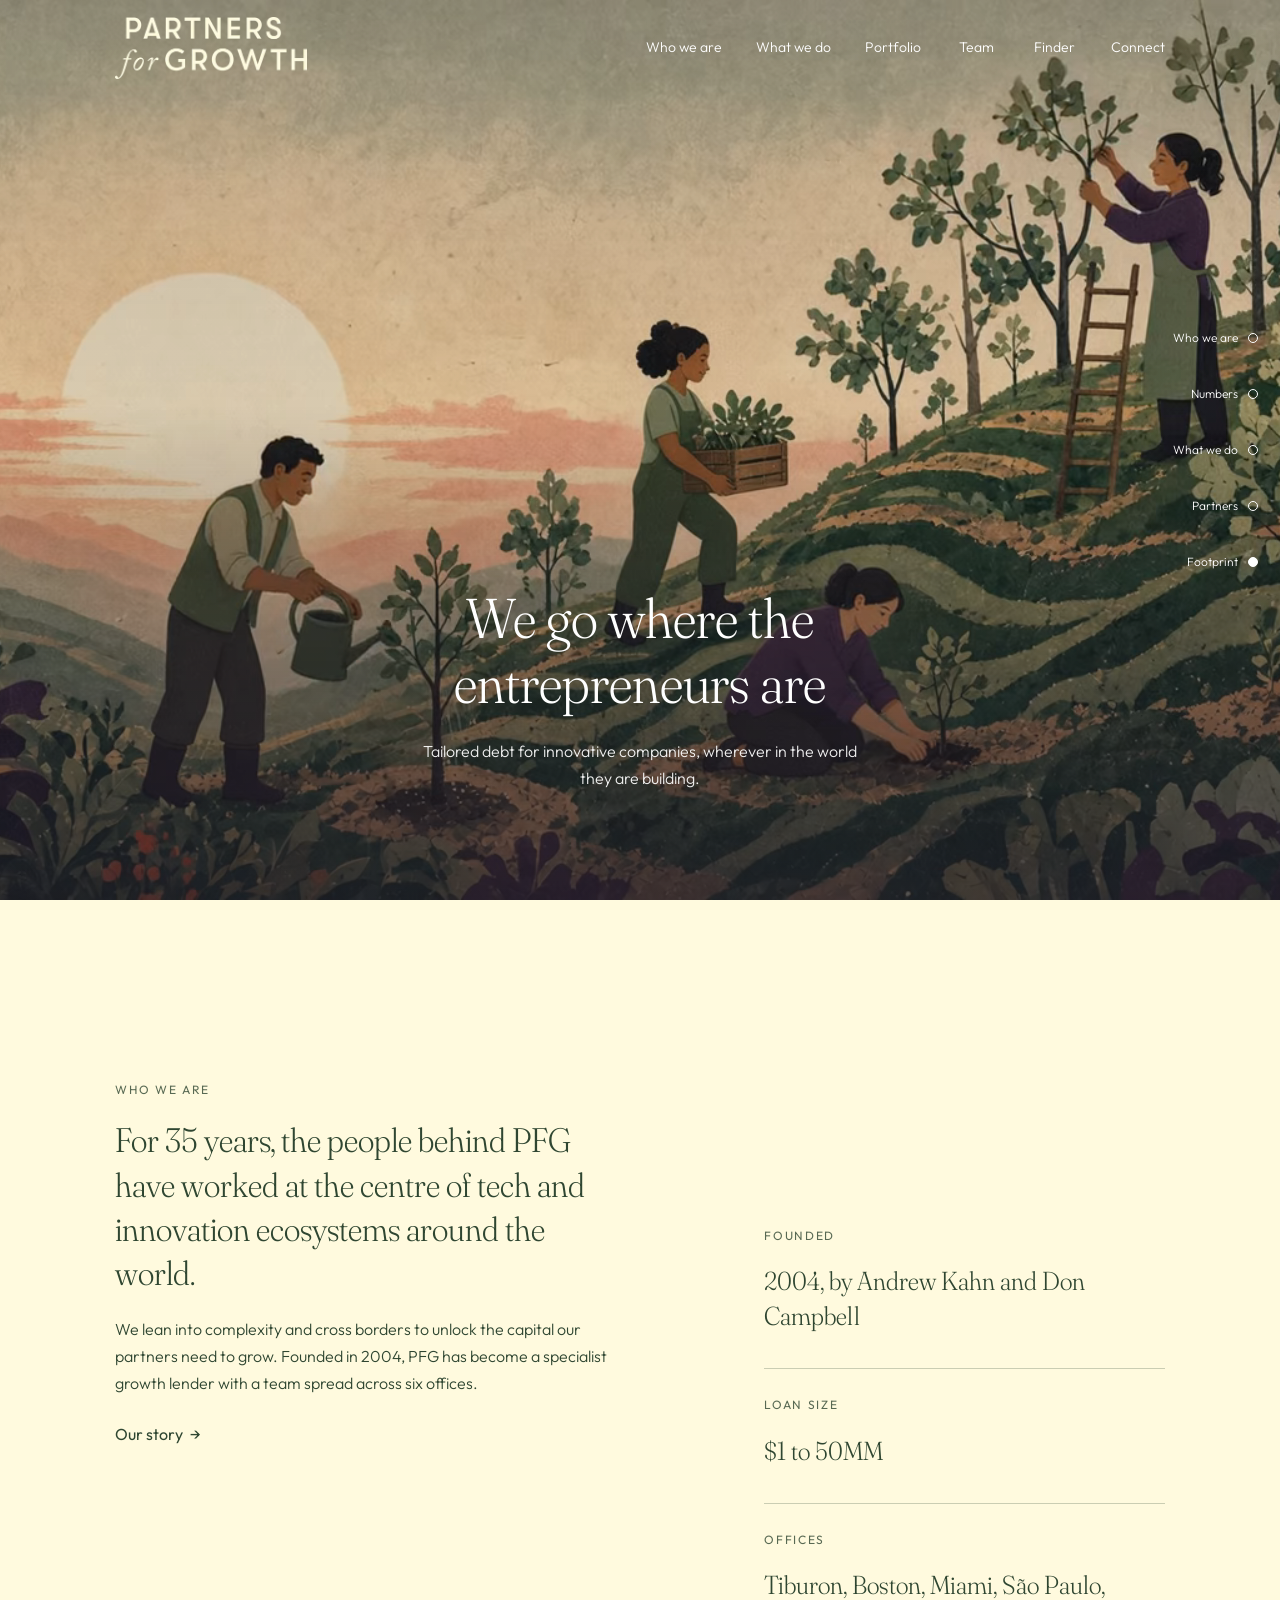
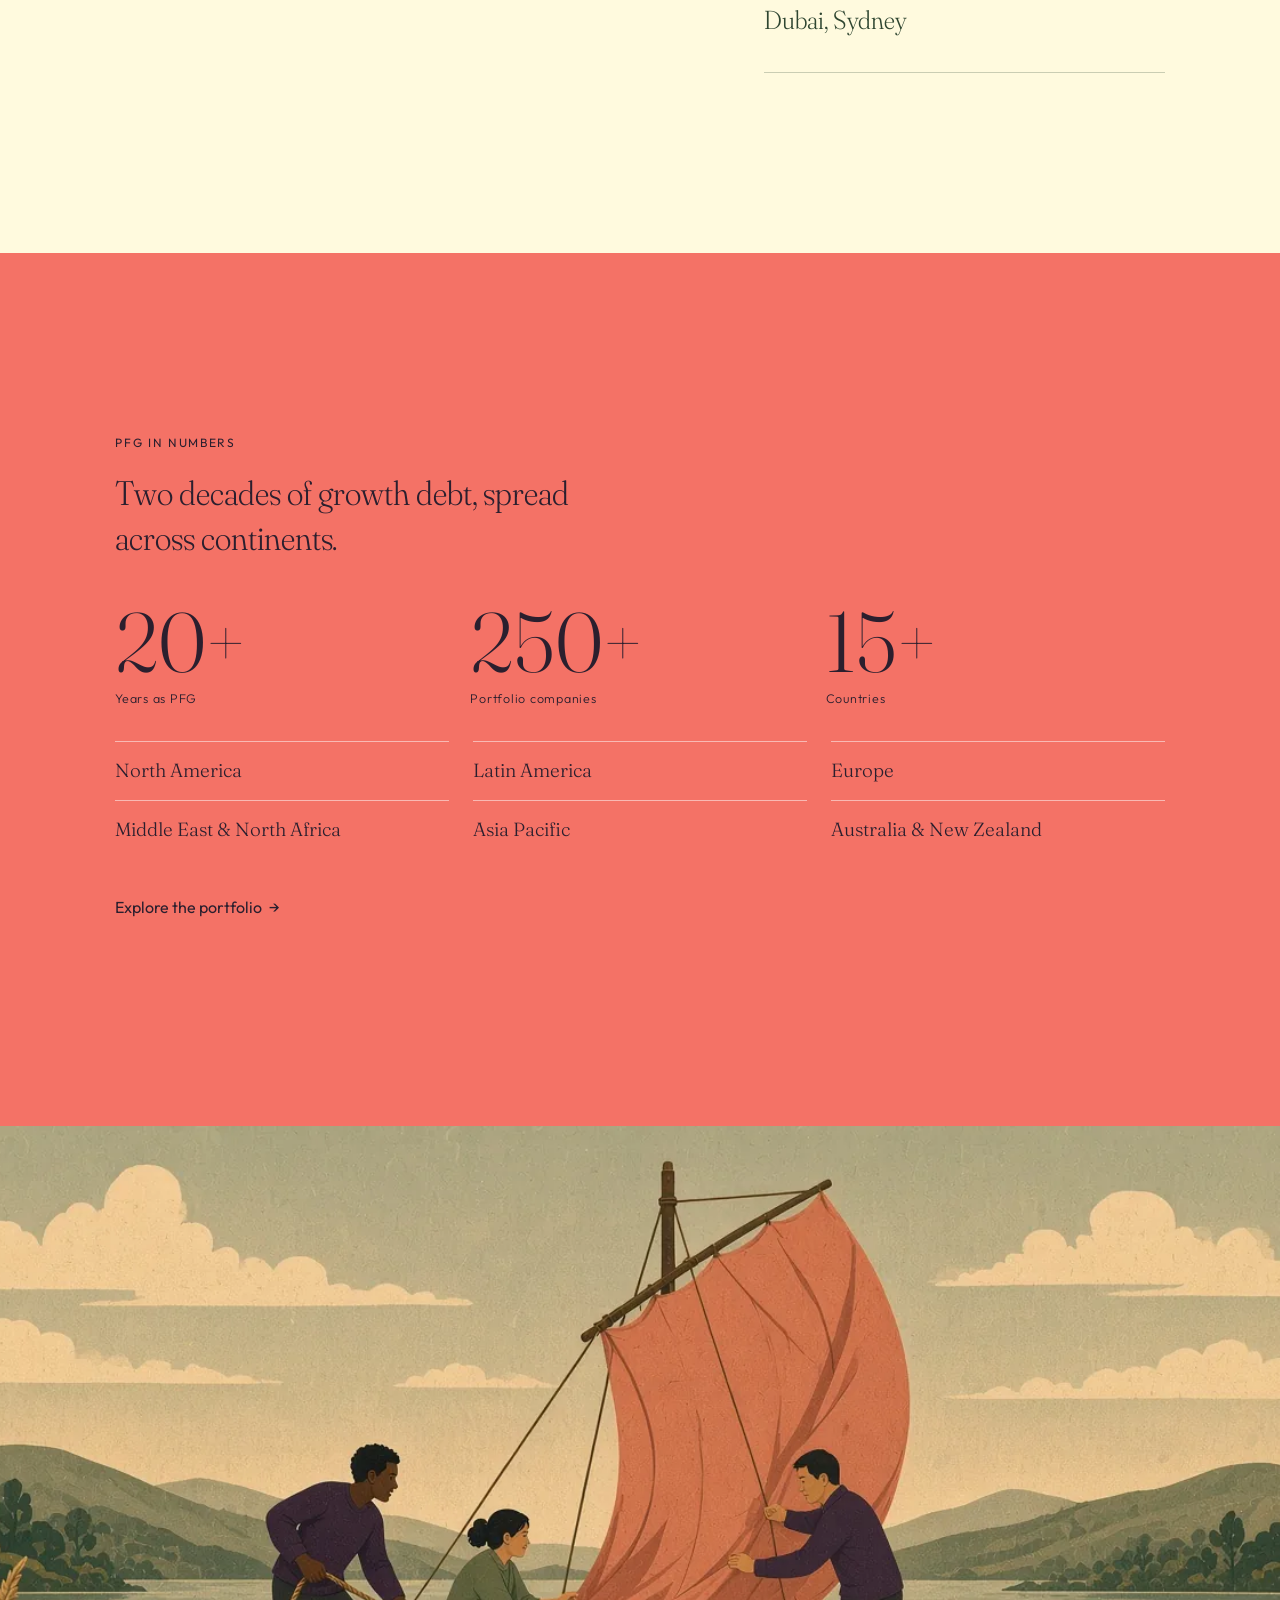
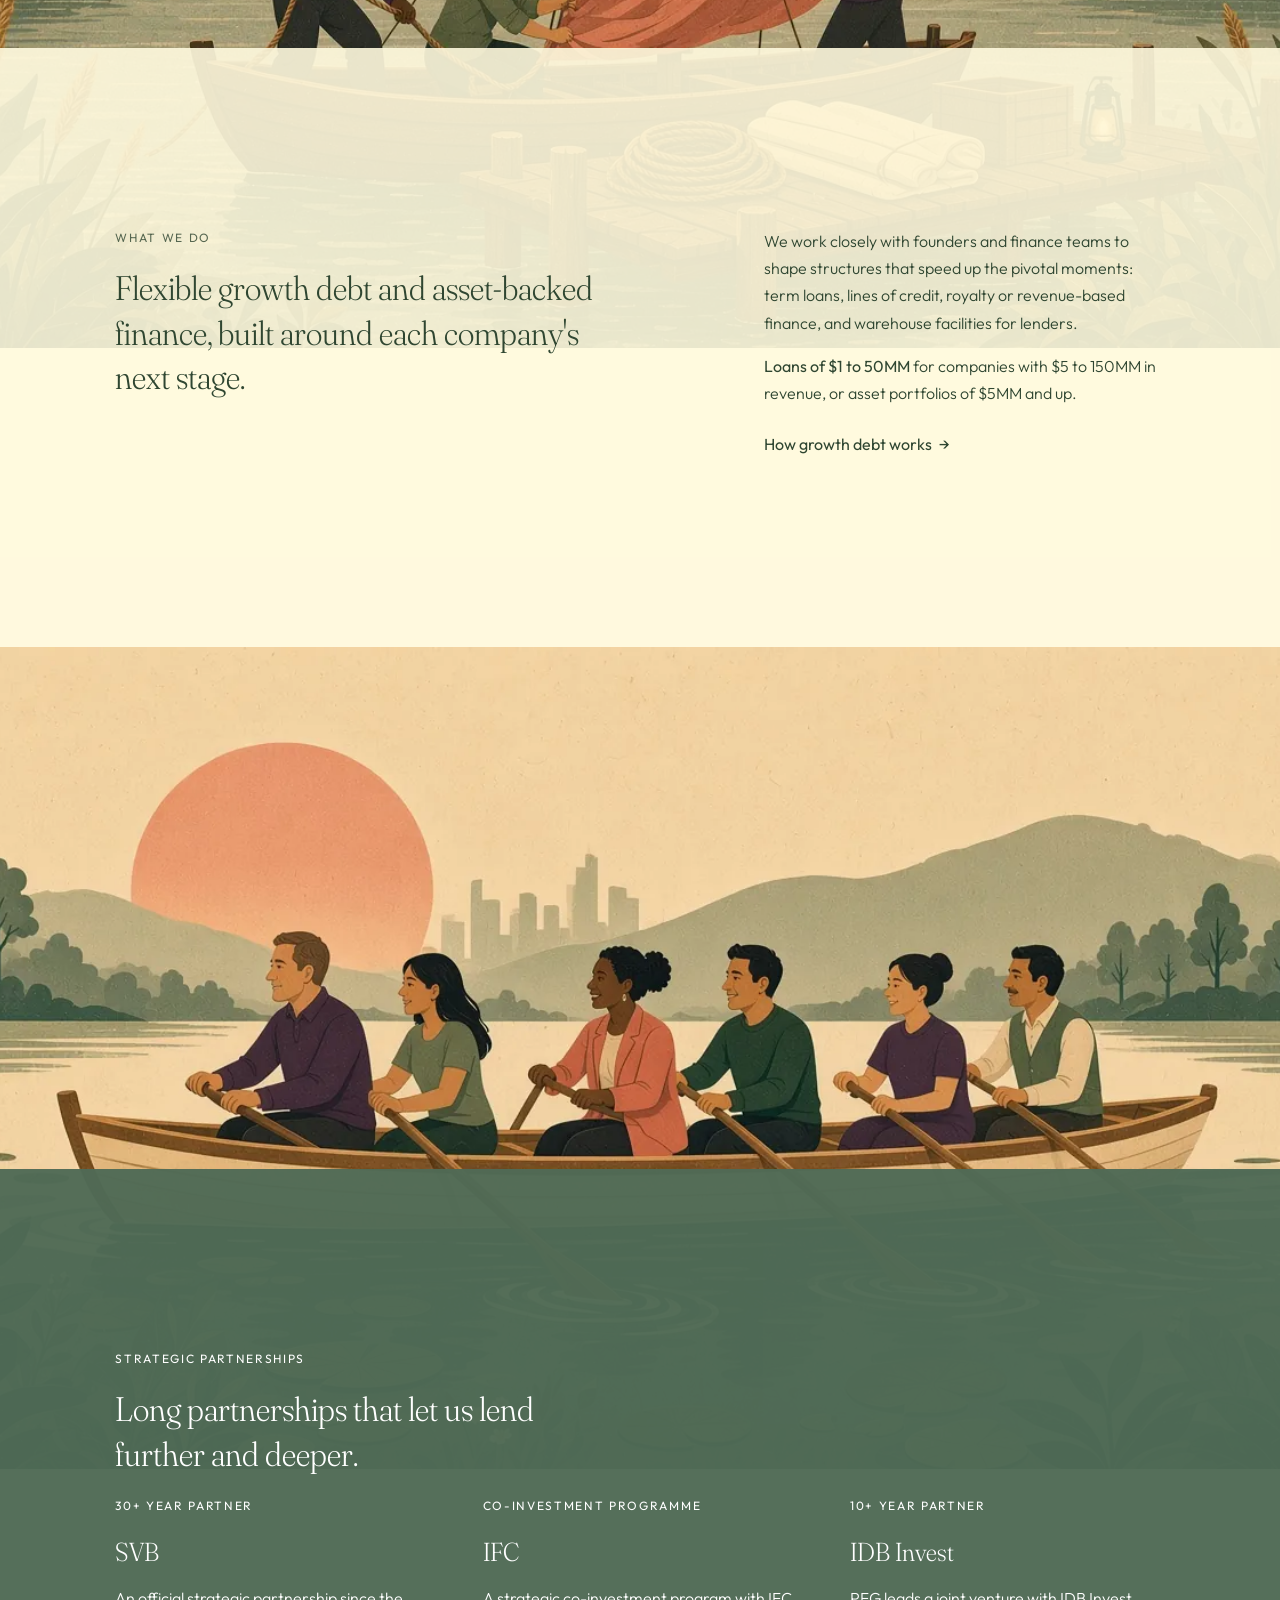
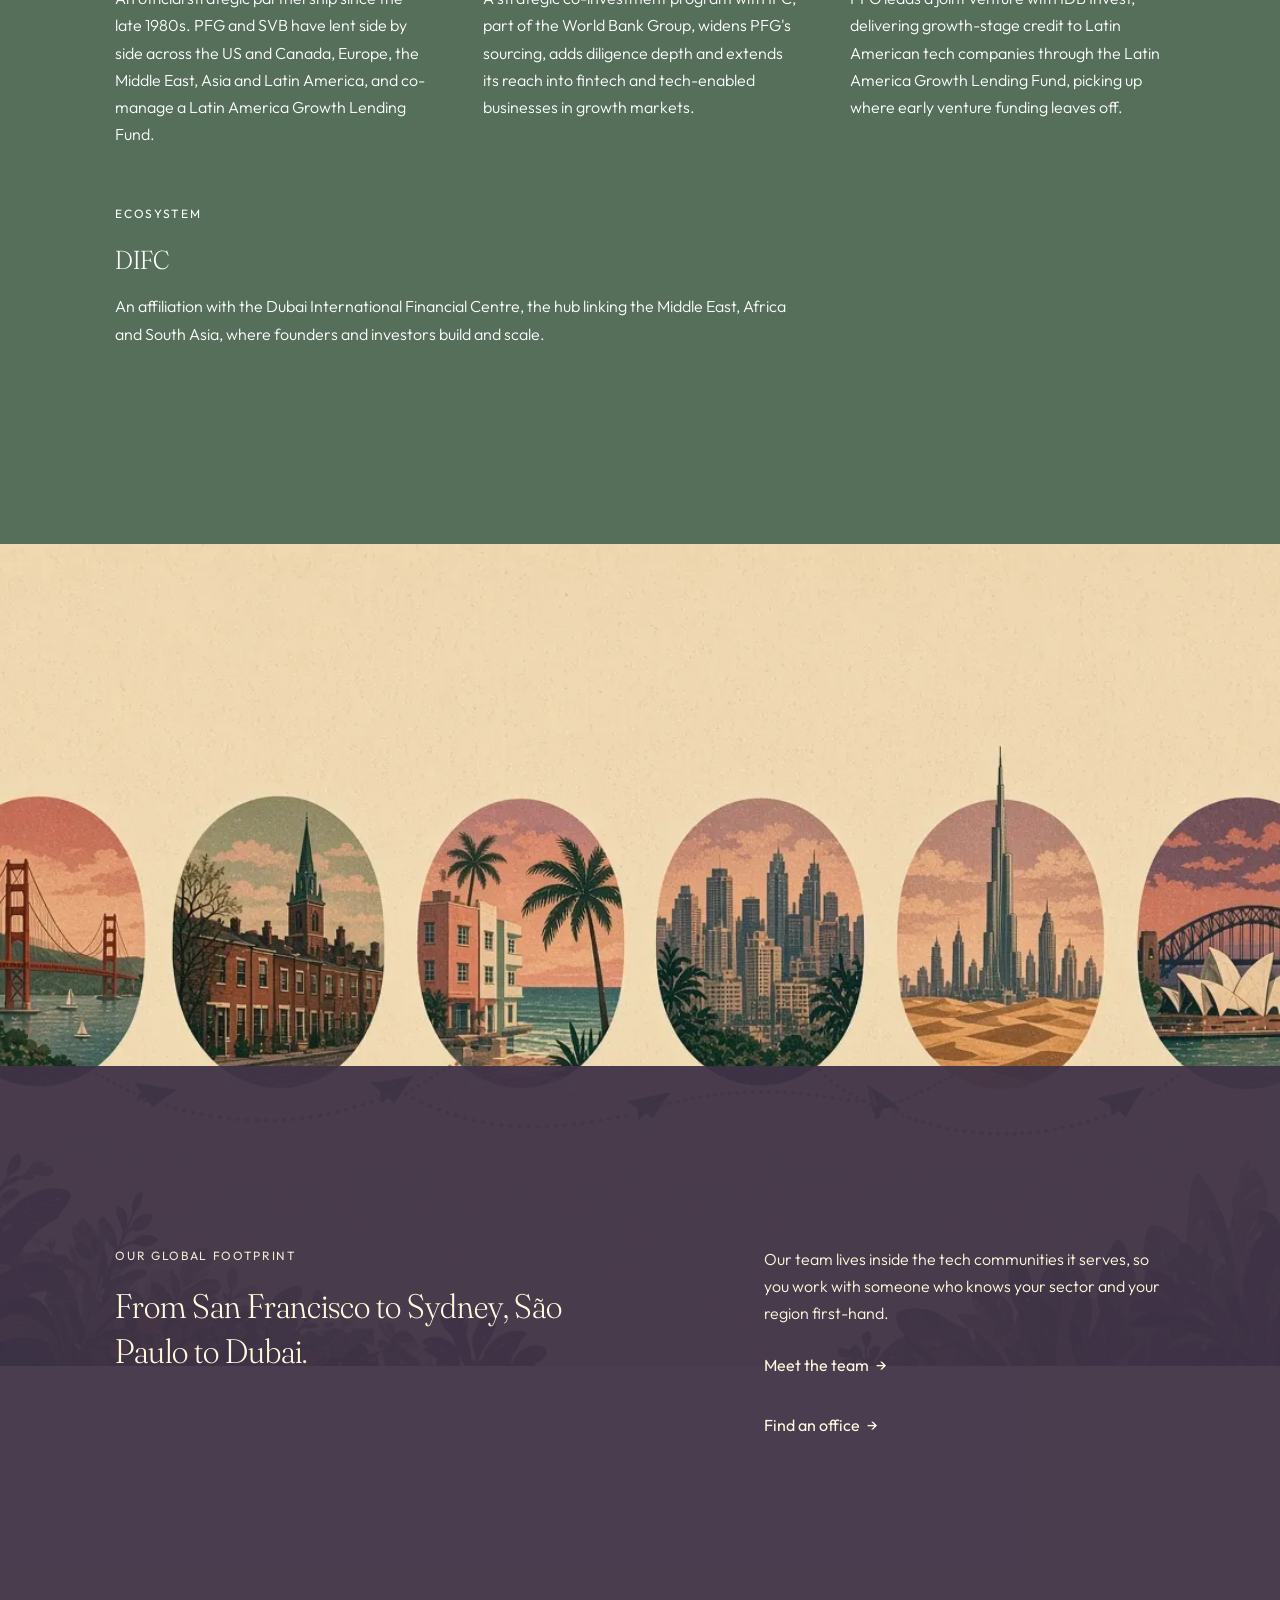
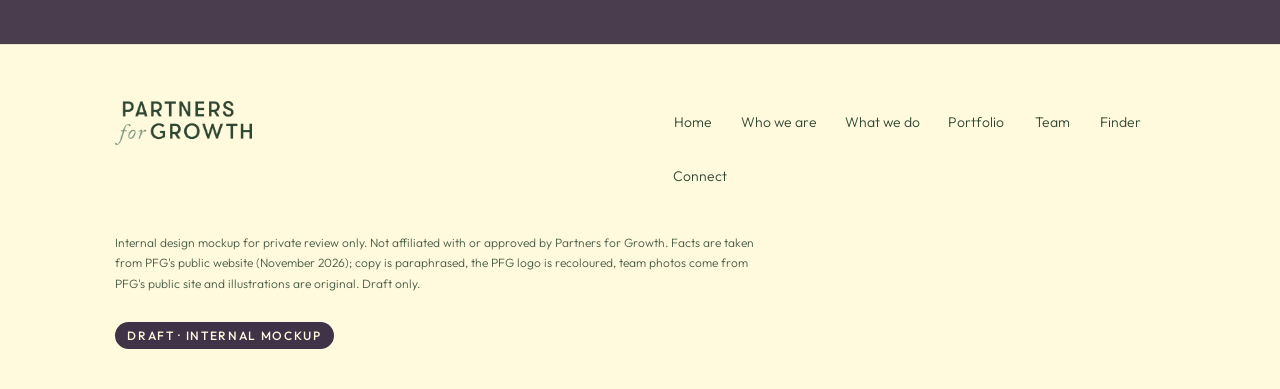
==== commit 1ee9936d: "Device pass: WCAG 2.2 AA contrast, 44pt targets, landscape header and menu, deferred hero video, met" ====
--- a/index.html
+++ b/index.html
@@ -1,32 +1,32 @@
 <!doctype html><html lang="en-AU"><head><meta charset="utf-8"><meta name="viewport" content="width=device-width,initial-scale=1">
 <meta name="robots" content="noindex, nofollow"><link rel="icon" href="data:image/svg+xml,%3Csvg xmlns=%22http://www.w3.org/2000/svg%22 viewBox=%220 0 32 32%22%3E%3Ccircle cx=%2216%22 cy=%2216%22 r=%2216%22 fill=%22%232F4631%22/%3E%3C/svg%3E"><title>Home · Partners for Growth (internal mockup)</title><meta name="description" content="Internal mockup of the Partners for Growth website">
 <link rel="preconnect" href="https://fonts.googleapis.com"><link rel="preconnect" href="https://fonts.gstatic.com" crossorigin>
-<link href="https://fonts.googleapis.com/css2?family=Fraunces:ital,opsz,wght,SOFT@0,9..144,300..400,50;1,9..144,300,50&family=Outfit:wght@300;400;500&display=swap" rel="stylesheet">
-<link rel="stylesheet" href="css/site.css?v=v3"></head><body class="home">
-<header class="hdr"><a class="brand" href="index.html" aria-label="Partners for Growth home"><img src="assets/brand/pfg-logo-cream.png" alt="Partners for Growth" width="720" height="233"></a><nav class="nav" aria-label="Main"><a href="who-we-are.html">Who we are</a><a href="growth-debt.html">What we do</a><a href="portfolio.html">Portfolio</a><a href="team.html">Team</a><a href="finder.html">Finder</a><a href="connect.html">Connect</a></nav>
+<link rel="preload" as="style" href="https://fonts.googleapis.com/css2?family=Fraunces:ital,opsz,wght,SOFT@0,9..144,300..400,50;1,9..144,300,50&family=Outfit:wght@300;400;500&display=swap" onload="this.onload=null;this.rel='stylesheet'"><noscript><link rel="stylesheet" href="https://fonts.googleapis.com/css2?family=Fraunces:ital,opsz,wght,SOFT@0,9..144,300..400,50;1,9..144,300,50&family=Outfit:wght@300;400;500&display=swap"></noscript>
+<link rel="stylesheet" href="css/site.css?v=v5"></head><body class="home">
+<header class="hdr"><a class="brand" href="index.html" aria-label="Partners for Growth home"><img src="assets/brand/pfg-logo-cream.webp" alt="Partners for Growth" width="720" height="233"></a><nav class="nav" aria-label="Main"><a href="who-we-are.html">Who we are</a><a href="growth-debt.html">What we do</a><a href="portfolio.html">Portfolio</a><a href="team.html">Team</a><a href="finder.html">Finder</a><a href="connect.html">Connect</a></nav>
 <button class="burger" aria-label="Menu" aria-expanded="false"><i></i><i></i></button></header>
-<div class="overlay" role="dialog" aria-label="Menu"><img class="ologo" src="assets/brand/pfg-logo-cream.png" alt="Partners for Growth" width="720" height="233"><a href="index.html">Home</a><a href="who-we-are.html">Who we are</a><a href="growth-debt.html">What we do</a><a href="portfolio.html">Portfolio</a><a href="team.html">Team</a><a href="finder.html">Finder</a><a href="connect.html">Connect</a></div><nav class="rail" aria-label="Sections"><a href="#who"><span>Who we are</span><i></i></a><a href="#numbers"><span>Numbers</span><i></i></a><a href="#what"><span>What we do</span><i></i></a><a href="#partners"><span>Partners</span><i></i></a><a href="#footprint"><span>Footprint</span><i></i></a></nav>
-<main><section class="hero"><img class="scene" src="assets/img/hero-orchard.webp?v=v4" alt="Illustration: people tending young trees on terraced hills at dawn"><video class="scene hero-video" autoplay muted loop playsinline preload="auto" poster="assets/img/hero-poster.webp?v=v4" aria-hidden="true" tabindex="-1"><source src="assets/video/hero-loop.webm?v=v4" type="video/webm"><source src="assets/video/hero-loop.mp4?v=v4" type="video/mp4"></video><div class="shade"></div>
+<div class="overlay" role="dialog" aria-label="Menu"><img class="ologo" src="assets/brand/pfg-logo-cream.webp" alt="Partners for Growth" width="720" height="233"><a href="index.html">Home</a><a href="who-we-are.html">Who we are</a><a href="growth-debt.html">What we do</a><a href="portfolio.html">Portfolio</a><a href="team.html">Team</a><a href="finder.html">Finder</a><a href="connect.html">Connect</a></div><nav class="rail" aria-label="Sections"><a href="#who"><span>Who we are</span><i></i></a><a href="#numbers"><span>Numbers</span><i></i></a><a href="#what"><span>What we do</span><i></i></a><a href="#partners"><span>Partners</span><i></i></a><a href="#footprint"><span>Footprint</span><i></i></a></nav>
+<main><section class="hero"><img class="scene" src="assets/img/hero-orchard.webp?v=v4" width="1600" height="900" fetchpriority="high" decoding="async" alt="Illustration: people tending young trees on terraced hills at dawn"><video class="scene hero-video" muted loop playsinline preload="none" aria-hidden="true" tabindex="-1" data-webm="assets/video/hero-loop.webm?v=v4" data-mp4="assets/video/hero-loop.mp4?v=v4"></video><div class="shade"></div>
 <div class="wrap fx"><h1 class="big">We go where the entrepreneurs are</h1><p>Tailored debt for innovative companies, wherever in the world they are building.</p></div></section>
 <section class="sec paper" id="who"><div class="wrap grid">
 <div class="c6 fx"><span class="label">Who we are</span><h2 class="sect">For 35 years, the people behind PFG have worked at the centre of tech and innovation ecosystems around the world.</h2>
 <p>We lean into complexity and cross borders to unlock the capital our partners need to grow. Founded in 2004, PFG has become a specialist growth lender with a team spread across six offices.</p><a class="arrow" href="who-we-are.html">Our story</a></div>
 <div class="c5 push drop fx"><div class="rows"><div><span class="label">Founded</span><h3 class="med">2004, by Andrew Kahn and Don Campbell</h3></div><div><span class="label">Loan size</span><h3 class="med">$1 to 50MM</h3></div><div><span class="label">Offices</span><h3 class="med">Tiburon, Boston, Miami, São Paulo, Dubai, Sydney</h3></div></div></div></div></section>
-<section class="sec coral" id="numbers" data-dark="1"><div class="wrap"><div class="fx"><span class="label">PFG in numbers</span><h2 class="sect" style="max-width:24ch">Two decades of growth debt, spread across continents.</h2></div>
+<section class="sec coral" id="numbers"><div class="wrap"><div class="fx"><span class="label">PFG in numbers</span><h2 class="sect" style="max-width:24ch">Two decades of growth debt, spread across continents.</h2></div>
 <div class="stats fx"><div class="stat"><b>20+</b><span>Years as PFG</span></div><div class="stat"><b>250+</b><span>Portfolio companies</span></div><div class="stat"><b>15+</b><span>Countries</span></div></div>
 <ul class="regions fx"><li>North America</li><li>Latin America</li><li>Europe</li><li>Middle East &amp; North Africa</li><li>Asia Pacific</li><li>Australia &amp; New Zealand</li></ul>
 <p style="margin-top:40px" class="fx"><a class="arrow" href="portfolio.html">Explore the portfolio</a></p></div></section>
-<section class="pad " id=what ><div class="art"><img src="assets/img/what-we-do-sail.webp?v=v4" alt="Illustration: a crew rigging a new sail on a small boat as the wind picks up, with spare rope, sails and supplies on the jetty" loading="lazy"></div><div class="panel pv-paper sec"><div class="wrap grid"><div class="c6 fx"><span class="label">What we do</span><h2 class="sect">Flexible growth debt and asset-backed finance, built around each company's next stage.</h2></div>
+<section class="pad " id=what ><div class="art"><img src="assets/img/what-we-do-sail.webp?v=v4" alt="Illustration: a crew rigging a new sail on a small boat as the wind picks up, with spare rope, sails and supplies on the jetty" width="1280" height="720" loading="lazy" decoding="async"></div><div class="panel pv-paper sec"><div class="wrap grid"><div class="c6 fx"><span class="label">What we do</span><h2 class="sect">Flexible growth debt and asset-backed finance, built around each company's next stage.</h2></div>
 <div class="c5 push fx"><p>We work closely with founders and finance teams to shape structures that speed up the pivotal moments: term loans, lines of credit, royalty or revenue-based finance, and warehouse facilities for lenders.</p>
 <p><strong style="font-weight:400">Loans of $1 to 50MM</strong> for companies with $5 to 150MM in revenue, or asset portfolios of $5MM and up.</p><a class="arrow" href="growth-debt.html">How growth debt works</a></div></div></div></section>
-<section class="pad " id=partners data-dark=1><div class="art"><img src="assets/img/partners-rowing.webp?v=v4" alt="Illustration: six people rowing one long boat in time across a wide river at dawn" loading="lazy"></div><div class="panel pv-sage sec"><div class="wrap"><div class="fx"><span class="label">Strategic partnerships</span><h2 class="sect" style="max-width:26ch">Long partnerships that let us lend further and deeper.</h2></div><div class="three">
+<section class="pad " id=partners data-dark=1><div class="art"><img src="assets/img/partners-rowing.webp?v=v4" alt="Illustration: six people rowing one long boat in time across a wide river at dawn" width="1280" height="720" loading="lazy" decoding="async"></div><div class="panel pv-sage sec"><div class="wrap"><div class="fx"><span class="label">Strategic partnerships</span><h2 class="sect" style="max-width:26ch">Long partnerships that let us lend further and deeper.</h2></div><div class="three">
 <div class="fx"><span class="label">30+ year partner</span><h3 class="med">SVB</h3><p>An official strategic partnership since the late 1980s. PFG and SVB have lent side by side across the US and Canada, Europe, the Middle East, Asia and Latin America, and co-manage a Latin America Growth Lending Fund.</p></div>
 <div class="fx"><span class="label">Co-investment programme</span><h3 class="med">IFC</h3><p>A strategic co-investment program with IFC, part of the World Bank Group, widens PFG's sourcing, adds diligence depth and extends its reach into fintech and tech-enabled businesses in growth markets.</p></div>
 <div class="fx"><span class="label">10+ year partner</span><h3 class="med">IDB Invest</h3><p>PFG leads a joint venture with IDB Invest, delivering growth-stage credit to Latin American tech companies through the Latin America Growth Lending Fund, picking up where early venture funding leaves off.</p></div>
 </div><div class="fx" style="margin-top:40px"><span class="label">Ecosystem</span><h3 class="med">DIFC</h3><p style="max-width:62ch">An affiliation with the Dubai International Financial Centre, the hub linking the Middle East, Africa and South Asia, where founders and investors build and scale.</p></div></div></div></section>
-<section class="pad swipe" id=footprint data-dark=1><div class="art"><img src="assets/img/footprint-cities.webp?v=v4" alt="Illustration: six city vignettes, from the Golden Gate Bridge to the Sydney Opera House, linked by a dotted flight path" loading="lazy"><span class="swipe-hint" aria-hidden="true">Swipe to see all six cities</span></div><div class="panel pv-plum sec"><div class="wrap grid"><div class="c6 fx"><span class="label">Our global footprint</span><h2 class="sect">From San Francisco to Sydney, São Paulo to Dubai.</h2></div>
+<section class="pad swipe" id=footprint data-dark=1><div class="art" tabindex="0" role="region" aria-label="Six office cities, scroll sideways"><img src="assets/img/footprint-cities.webp?v=v4" alt="Illustration: six city vignettes, from the Golden Gate Bridge to the Sydney Opera House, linked by a dotted flight path" width="1280" height="720" loading="lazy" decoding="async"><span class="swipe-hint" aria-hidden="true">Swipe to see all six cities</span></div><div class="panel pv-plum sec"><div class="wrap grid"><div class="c6 fx"><span class="label">Our global footprint</span><h2 class="sect">From San Francisco to Sydney, São Paulo to Dubai.</h2></div>
 <div class="c5 push fx"><p>Our team lives inside the tech communities it serves, so you work with someone who knows your sector and your region first-hand.</p><p><a class="arrow" href="team.html">Meet the team</a></p><p><a class="arrow" href="connect.html">Find an office</a></p></div></div></div></section></main>
-<footer class="ftr"><div class="wrap"><div class="grid"><div class="c6"><a class="brand" href="index.html" aria-label="Partners for Growth home"><img src="assets/brand/pfg-logo-green.png" alt="Partners for Growth" width="720" height="233"></a></div>
+<footer class="ftr"><div class="wrap"><div class="grid"><div class="c6"><a class="brand" href="index.html" aria-label="Partners for Growth home"><img src="assets/brand/pfg-logo-green.webp" alt="Partners for Growth" width="720" height="233"></a></div>
 <div class="c6"><nav aria-label="Footer"><a href="index.html">Home</a><a href="who-we-are.html">Who we are</a><a href="growth-debt.html">What we do</a><a href="portfolio.html">Portfolio</a><a href="team.html">Team</a><a href="finder.html">Finder</a><a href="connect.html">Connect</a></nav></div></div>
 <p class="legal">Internal design mockup for private review only. Not affiliated with or approved by Partners for Growth. Facts are taken from PFG's public website (November 2026); copy is paraphrased, the PFG logo is recoloured, team photos come from PFG's public site and illustrations are original. Draft only.</p><p class="draft">Draft · internal mockup</p></div></footer>
-<script src="js/portfolio-data.js"></script><script src="js/site.js?v=v3"></script></body></html>+<script src="js/portfolio-data.js"></script><script src="js/site.js?v=v5"></script></body></html>
--- a/css/site.css
+++ b/css/site.css
@@ -309,3 +309,37 @@
 }
 @media(prefers-reduced-motion:reduce){.js .pad .panel.rise{opacity:1;transform:none;transition:none}.profile[open]{animation:none}}
 .dealmap .mapscroll{max-width:1100px}
+/* ===== v5 device pass: WCAG 2.2 AA contrast, Apple HIG 44pt targets, iPad and landscape fixes ===== */
+:root{--sage-deep:#56735C;--sage-95:rgba(86,115,92,.96);--coral-ink:#2B1F2E}
+/* coral keeps its colour; text on it goes deep plum (5.6:1) */
+.coral{color:var(--coral-ink)}.coral .label{opacity:1}
+.coral .rows>div,.coral .stat{border-color:rgba(43,31,46,.35)}
+.coral .btn:hover{background:var(--coral-ink);color:var(--paper);border-color:var(--coral-ink)}
+/* sage surfaces deepen slightly so white text passes (5.3:1) */
+.sage{background:var(--sage-deep)}
+.pv-sage .label,.sage .label,.pv-plum .label,.pv-ink .label,.plum .label,.inkbg .label{opacity:.92}
+.cmp .v small{font-size:12px;opacity:.92}
+/* muted text no lower than 4.5:1 */
+form.mock .note,.dir li span,.pmore,.ftr .legal,.count,.case .meta,.person .na,.ptitle.na,.fbox .small,.dealmap .small{opacity:.88}
+.dir li span{font-size:12.5px}.pmore{font-size:12px}
+.rail a{color:var(--ink);min-height:44px;min-width:44px}
+/* draft pill: plum, readable size */
+.ftr .draft,.draft{background:var(--plum);color:var(--paper);font-size:12px;padding:6px 12px}
+/* 44 x 44 pt hit areas */
+.brand{min-height:44px;align-items:center}
+.ftr nav a{display:inline-flex;align-items:center;justify-content:center;min-height:44px;min-width:44px;padding:0 2px}
+form.mock input,form.mock select{min-height:46px}
+@media(min-width:1024px){.nav{align-items:center}.nav a{display:inline-flex;align-items:center;justify-content:center;min-height:44px;min-width:44px;padding:0}.nav a::after{bottom:2px}}
+/* phones and small iPads in landscape: slimmer header, hero copy above the fold */
+@media(orientation:landscape) and (max-height:500px){
+ :root{--hdr:60px}.brand img{height:34px}
+ .hero{min-height:0;height:100svh}.hero .wrap{padding-bottom:7vh}.hero h1{font-size:clamp(30px,6.4vh + 8px,44px)}
+ .pad::before{height:52vh;min-height:180px}.pad .art{height:calc(52vh + 160px);min-height:300px}
+ .overlay{flex-direction:row;flex-wrap:wrap;align-content:center;gap:0 6%;padding:64px 8% 16px}.overlay .ologo{display:none}.overlay a{font-size:22px;width:44%;text-align:center;padding:9px 0;min-height:44px}
+}
+/* honour the notch in landscape */
+.hdr{padding-left:max(var(--gut),env(safe-area-inset-left));padding-right:max(var(--gut),env(safe-area-inset-right))}
+:root{--sage-95:rgba(80,107,86,.97)}
+.pv-sage .label,.sage .label{opacity:1}
+.pv-sage .k,.sage .k,.pv-sage .rows .k{opacity:1}
+#map .small{opacity:.9}
